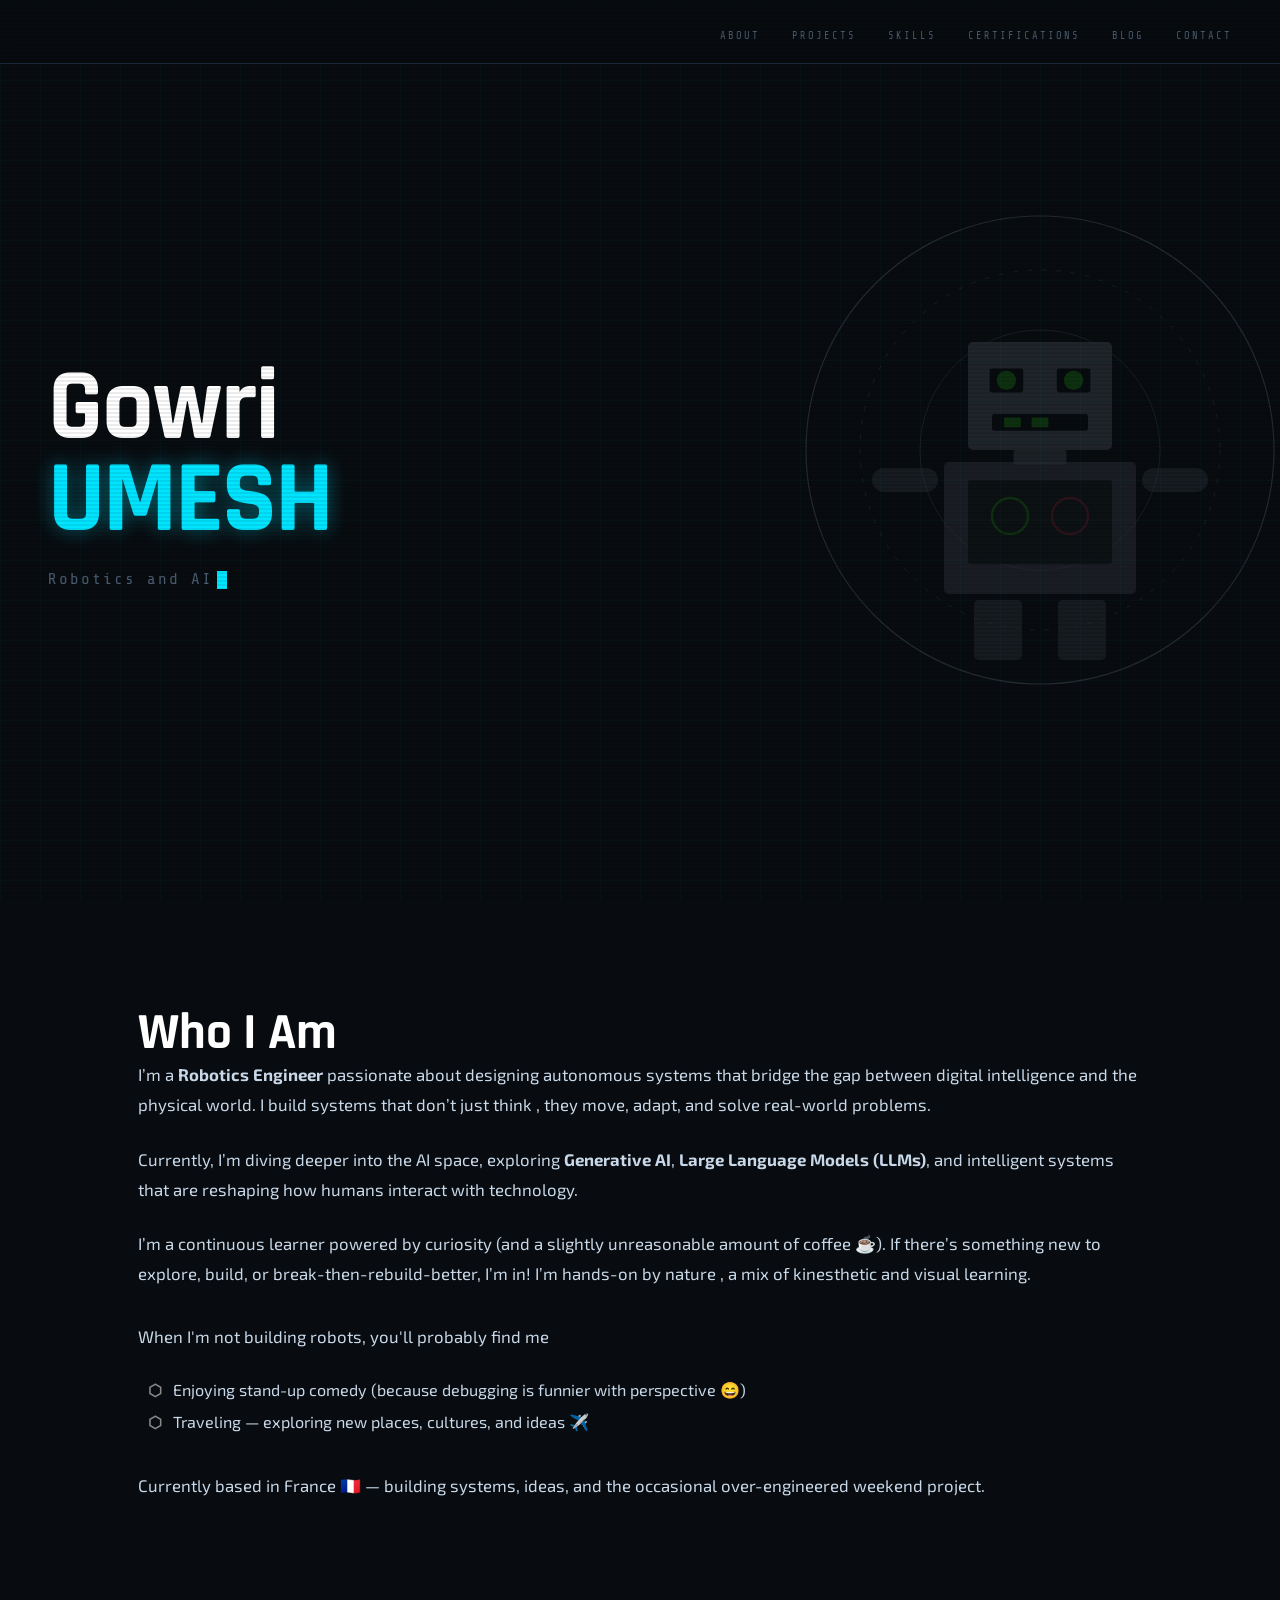
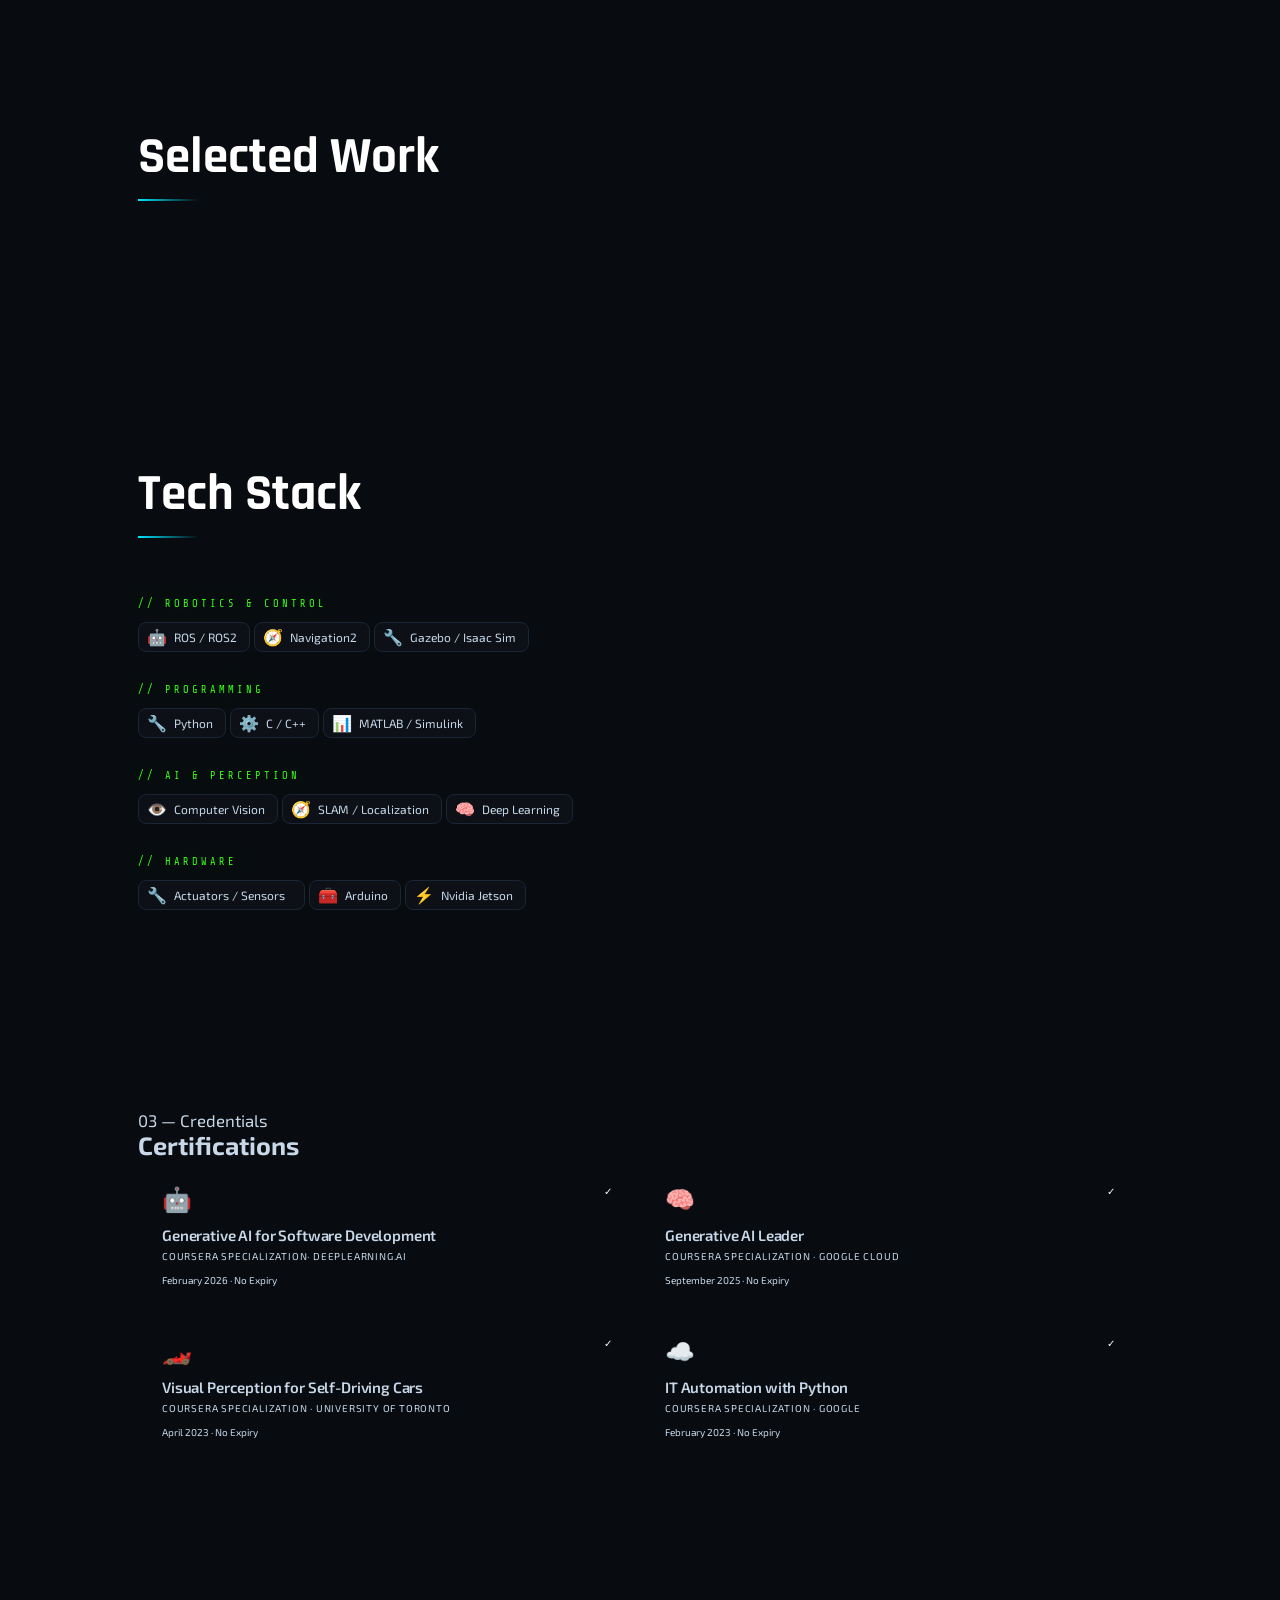
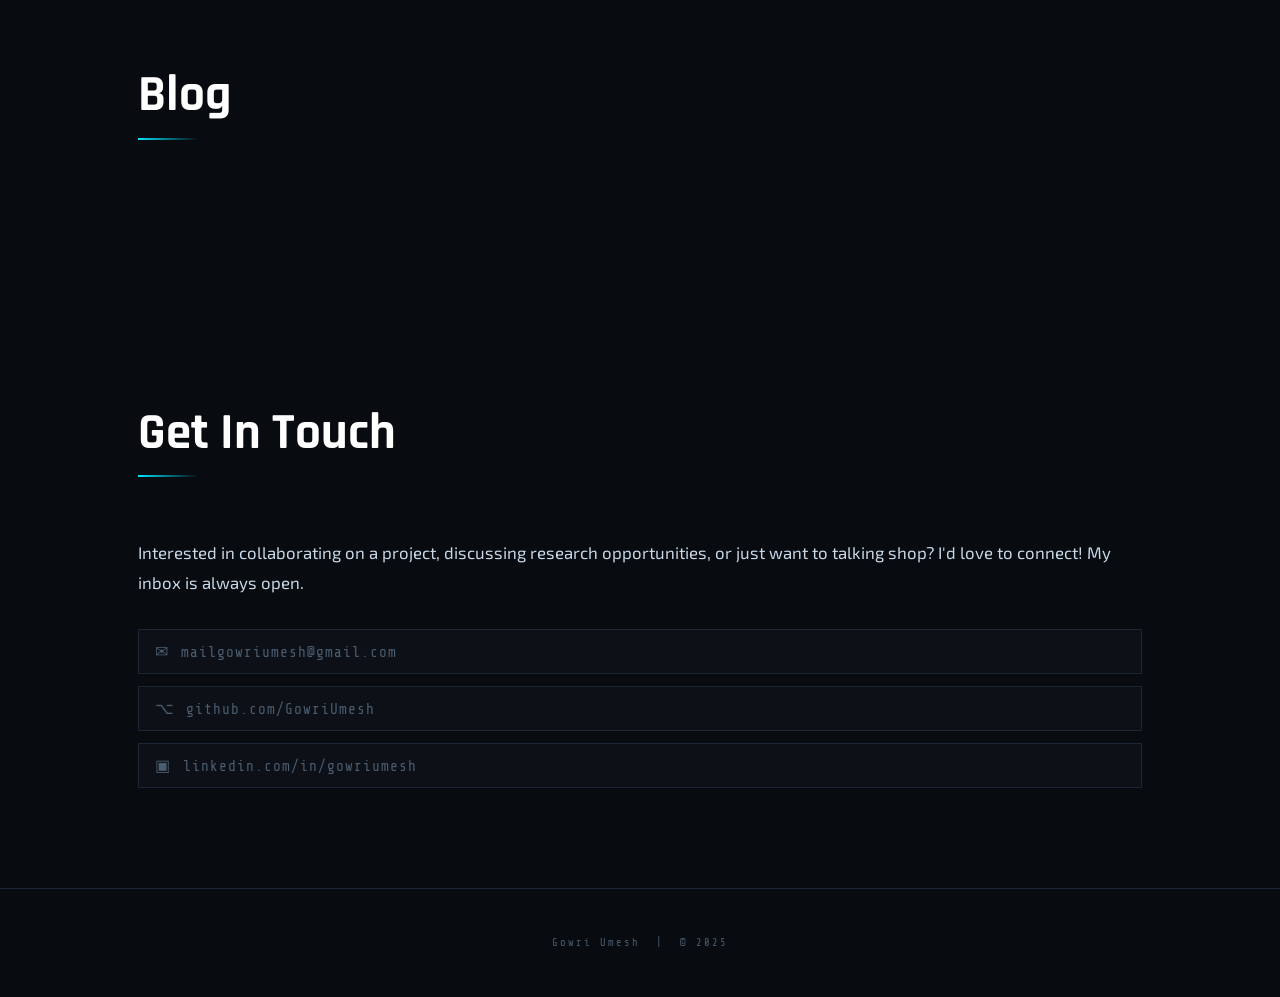
==== index.html @ 9deab28a "Inital commit" ====
<!DOCTYPE html>
<html lang="en">
<head>
  <meta charset="UTF-8" />
  <meta name="viewport" content="width=device-width, initial-scale=1.0"/>
  <title>Gowri Umesh</title>
  <link rel="stylesheet" href="theme.css" />   <!-- 🎨 Design tokens — swap this to change theme -->
  <link rel="stylesheet" href="style.css" />   <!-- 🧱 Layout & components -->
</head>
<body>

  <!-- ══════════════════════════════════════
       NAVIGATION
       ══════════════════════════════════════ -->
  <nav>
    <div class="nav-logo"></div>
    <ul class="nav-links">
      <li><a href="#about">About</a></li>
      <li><a href="#projects">Projects</a></li>
      <li><a href="#skills">Skills</a></li>
      <li><a href="#certifications">Certifications</a></li>
      <li><a href="#blog">Blog</a></li>
      <li><a href="#contact">Contact</a></li>
    </ul>
  </nav>

  <!-- ══════════════════════════════════════
       HERO
       ══════════════════════════════════════ -->
  <div id="hero">
    <div class="hero-content">
      <div class="hero-tag"></div>

      <h1 class="hero-name">
        Gowri<br>
        <span>UMESH</span>
      </h1>

      <p class="hero-title">
        <span id="typed-text"></span><span class="blink"></span>
      </p>
      <!-- <p class="hero-desc">
        //To Do 
        Building intelligent machines at the intersection of mechanics, electronics, and software.
        Designing the automated systems of tomorrow, today.
      </p> -->
    </div>

    <!-- Decorative Robot SVG -->
    <svg class="hero-visual" viewBox="0 0 400 400" fill="none" xmlns="http://www.w3.org/2000/svg">
      <circle cx="200" cy="200" r="195" stroke="currentColor" stroke-width="1"/>
      <circle cx="200" cy="200" r="150" stroke="currentColor" stroke-width="0.5" stroke-dasharray="4 8"/>
      <circle cx="200" cy="200" r="100" stroke="currentColor" stroke-width="0.5"/>
      <rect x="140" y="110" width="120" height="90" rx="4" fill="currentColor" opacity="0.8"/>
      <rect x="158" y="132" width="28" height="20" rx="2" fill="var(--color-bg)"/>
      <rect x="214" y="132" width="28" height="20" rx="2" fill="var(--color-bg)"/>
      <circle cx="172" cy="142" r="8" fill="var(--color-accent-alt)"/>
      <circle cx="228" cy="142" r="8" fill="var(--color-accent-alt)"/>
      <rect x="160" y="170" width="80" height="14" rx="2" fill="var(--color-bg)"/>
      <rect x="170" y="173" width="14" height="8" rx="1" fill="var(--color-accent-alt)"/>
      <rect x="193" y="173" width="14" height="8" rx="1" fill="var(--color-accent-alt)"/>
      <rect x="120" y="210" width="160" height="110" rx="4" fill="currentColor" opacity="0.6"/>
      <rect x="140" y="225" width="120" height="70" rx="2" fill="var(--color-bg)" opacity="0.7"/>
      <circle cx="175" cy="255" r="15" stroke="var(--color-accent-alt)" stroke-width="2"/>
      <circle cx="225" cy="255" r="15" stroke="var(--color-danger)" stroke-width="2"/>
      <rect x="60"  y="215" width="55" height="20" rx="10" fill="currentColor" opacity="0.5"/>
      <rect x="285" y="215" width="55" height="20" rx="10" fill="currentColor" opacity="0.5"/>
      <rect x="145" y="325" width="40" height="50" rx="4" fill="currentColor" opacity="0.5"/>
      <rect x="215" y="325" width="40" height="50" rx="4" fill="currentColor" opacity="0.5"/>
      <rect x="178" y="200" width="44" height="12" rx="2" fill="currentColor" opacity="0.7"/>
    </svg>
  </div>

  <!-- ══════════════════════════════════════
       ABOUT
       ══════════════════════════════════════ -->
  <section id="about">
    <div class="section-label"></div>
    <h2 class="section-title">Who I Am</h2>
    <!-- <div class="section-divider"></div> -->
    <!-- <div class="about-grid reveal"> -->
    <div class="about-text">
    <p>
      I’m a <strong>Robotics Engineer</strong> passionate about designing autonomous systems 
      that bridge the gap between digital intelligence and the physical world.
      I build systems that don’t just think , they move, adapt, and solve real-world problems.
    </p>

    <p>
      Currently, I’m diving deeper into the AI space, exploring 
      <strong>Generative AI</strong>, 
      <strong>Large Language Models (LLMs)</strong>, 
      and intelligent systems that are reshaping how humans interact with technology.
    </p>

    <p>
      I’m a continuous learner powered by curiosity (and a slightly unreasonable amount of coffee ☕).
      If there’s something new to explore, build, or break-then-rebuild-better, I’m in!
      I’m hands-on by nature , a mix of kinesthetic and visual learning.
    </p>

  <div class="about-highlights">
    <p class="highlight-intro">When I'm not building robots, you'll probably find me</p>
    <ul class="highlight-list">
      <li>Enjoying stand-up comedy (because debugging is funnier with perspective 😄)</li>
      <li>Traveling — exploring new places, cultures, and ideas ✈️</li>
    </ul>
  </div>



    <p class="about-footer">
      Currently based in France 🇫🇷 — building systems, ideas, and the occasional over-engineered weekend project.
    </p>

        <!-- <a href="resume.pdf" class="btn btn-outline" style="margin-top: 16px;" download>
          ⬇ Download Full Resume
        </a> -->
      </div>

      <!-- <div class="stats-grid">
        <div class="stat-box">
          <div class="stat-num">5+</div>
          <div class="stat-label">Years Experience</div>
        </div>
        <div class="stat-box">
          <div class="stat-num">20+</div>
          <div class="stat-label">Projects Shipped</div>
        </div>
        <div class="stat-box">
          <div class="stat-num">8</div>
          <div class="stat-label">Robots Built</div>
        </div>
        <div class="stat-box">
          <div class="stat-num">3</div>
          <div class="stat-label">Publications</div>
        </div>
      </div> -->
    </div>
  </section>

  <!-- ══════════════════════════════════════
       PROJECTS
       ══════════════════════════════════════ -->
  <section id="projects">
    <div class="section-label"></div>
    <h2 class="section-title">Selected Work</h2>
    <div class="section-divider"></div>

    <!-- <div class="projects-grid">

      <div class="project-card reveal">
        <div class="project-num">PROJECT_001</div>
        <div class="project-icon">🦾</div>
        <div class="project-title">Autonomous Robotic Arm</div>
        <p class="project-desc">6-DOF industrial arm with real-time path planning and force-torque sensing for collaborative pick-and-place operations.</p>
        <div class="project-tags">
          <span class="tag">ROS2</span>
          <span class="tag">MoveIt</span>
          <span class="tag">C++</span>
          <span class="tag">URDF</span>
        </div>
      </div>

      <div class="project-card reveal">
        <div class="project-num">PROJECT_002</div>
        <div class="project-icon">🚗</div>
        <div class="project-title">Autonomous Ground Vehicle</div>
        <p class="project-desc">Self-driving platform using LiDAR SLAM, GPS fusion, and deep learning-based obstacle avoidance for outdoor navigation.</p>
        <div class="project-tags">
          <span class="tag">SLAM</span>
          <span class="tag">LiDAR</span>
          <span class="tag">Python</span>
          <span class="tag">PyTorch</span>
        </div>
      </div>

      <div class="project-card reveal">
        <div class="project-num">PROJECT_003</div>
        <div class="project-icon">👁️</div>
        <div class="project-title">Computer Vision Pipeline</div>
        <p class="project-desc">Real-time object detection and pose estimation system for robotic grasping using stereo cameras and depth sensors.</p>
        <div class="project-tags">
          <span class="tag">OpenCV</span>
          <span class="tag">YOLO</span>
          <span class="tag">PCL</span>
          <span class="tag">CUDA</span>
        </div>
      </div>

      <div class="project-card reveal">
        <div class="project-num">PROJECT_004</div>
        <div class="project-icon">🦿</div>
        <div class="project-title">Prosthetic Hand Controller</div>
        <p class="project-desc">EMG-based myoelectric controller for a multi-fingered prosthetic hand with haptic feedback and gesture recognition.</p>
        <div class="project-tags">
          <span class="tag">EMG</span>
          <span class="tag">Arduino</span>
          <span class="tag">ML</span>
          <span class="tag">Embedded C</span>
        </div>
      </div>

      <div class="project-card reveal">
        <div class="project-num">PROJECT_005</div>
        <div class="project-icon">🚁</div>
        <div class="project-title">Drone Swarm Coordination</div>
        <p class="project-desc">Decentralized multi-agent control system enabling formation flight and cooperative task execution for UAV swarms.</p>
        <div class="project-tags">
          <span class="tag">PX4</span>
          <span class="tag">MAVLink</span>
          <span class="tag">ROS2</span>
          <span class="tag">Python</span>
        </div>
      </div>

      <div class="project-card reveal">
        <div class="project-num">PROJECT_006</div>
        <div class="project-icon">🤖</div>
        <div class="project-title">Humanoid Walking Gait</div>
        <p class="project-desc">Reinforcement-learning-based bipedal locomotion controller trained in simulation and transferred to a real bipedal platform.</p>
        <div class="project-tags">
          <span class="tag">RL</span>
          <span class="tag">Isaac Gym</span>
          <span class="tag">PyBullet</span>
          <span class="tag">PyTorch</span>
        </div>
      </div> -->

    </div>
  </section>

  <!-- ══════════════════════════════════════
       SKILLS
       ══════════════════════════════════════ -->
  <section id="skills">
    <div class="section-label"></div>
    <h2 class="section-title">Tech Stack</h2>
    <div class="section-divider"></div>

    <div class="skills-container reveal">

      <div class="skill-group">
        <div class="skill-group-title">// Robotics & Control</div>
        <div class="skill-item">
          <span class="skill-icon">🤖</span>
          <div class="skill-name"><span>ROS / ROS2</span></div>
        </div>
        <div class="skill-item">
          <span class="skill-icon">🧭</span>
          <div class="skill-name"><span>Navigation2</span></div>
        </div>
        <div class="skill-item">
          <span class="skill-icon">🔧</span>
          <div class="skill-name"><span>Gazebo / Isaac Sim</span></div>
        </div>
      </div>

      <div class="skill-group">
        <div class="skill-group-title">// Programming</div>
        <div class="skill-item">
          <span class="skill-icon">🔧</span>
          <div class="skill-name"><span>Python</span></div>
        </div>
        <div class="skill-item">
          <span class="skill-icon">⚙️</span>
          <div class="skill-name"><span>C / C++</span></div>
        </div>
        <div class="skill-item">
          <span class="skill-icon">📊</span>
          <div class="skill-name"><span>MATLAB / Simulink</span></div>
        </div>
      </div>

      <div class="skill-group">
        <div class="skill-group-title">// AI & Perception</div>
        <div class="skill-item">
          <span class="skill-icon">👁️</span>
          <div class="skill-name"><span>Computer Vision</span></div>
        </div>
        <div class="skill-item">
          <span class="skill-icon">🧭</span>
          <div class="skill-name"><span>SLAM / Localization</span></div>
        </div>
        <div class="skill-item">
          <span class="skill-icon">🧠</span>
          <div class="skill-name"><span>Deep Learning</span></div>
        </div>
      </div>

      <div class="skill-group">
        <div class="skill-group-title">// Hardware</div>

        <div class="skill-item">
          <span class="skill-icon">🔧</span>
          <div class="skill-name"><span>Actuators / Sensors</span></div>
          <div class="skill-bar"><div class="skill-fill" data-width="88"></div></div>
        </div>
        <div class="skill-item">
          <span class="skill-icon">🧰</span>
          <div class="skill-name"><span>Arduino</span></div>
        </div>
        <div class="skill-item">
          <span class="skill-icon">⚡</span>
          <div class="skill-name"><span>Nvidia Jetson</span></div>
        </div>
      </div>
    </div>
  </section>

  <!-- ══════════════════════════════════════
       Certifications
       ══════════════════════════════════════ --><section id="certifications" class="wrap">
  <div class="sec-label reveal">03 — Credentials</div>
  <h2 class="sec-title reveal"><span>Certifications</span></h2>
  <div class="cert-grid">

    <div class="cert-card reveal">
      <div class="cert-dot">✓</div>
      <div class="c-ico">🤖</div>
      <div class="c-name">Generative AI for Software Development</div>
      <div class="c-org">Coursera Specialization· deeplearning.ai</div>
      <div class="c-date">February 2026 · No Expiry</div>
    </div>

    <div class="cert-card reveal">
      <div class="cert-dot">✓</div>
      <div class="c-ico">🧠</div>
      <div class="c-name">Generative AI Leader</div>
      <div class="c-org">Coursera Specialization · Google Cloud</div>
      <div class="c-date">September 2025 · No Expiry</div>
    </div>

    <div class="cert-card reveal">
      <div class="cert-dot">✓</div>
      <div class="c-ico">🏎️</div>
      <div class="c-name">Visual Perception for Self-Driving Cars</div>
      <div class="c-org">Coursera Specialization · University of Toronto</div>
      <div class="c-date">April 2023 · No Expiry</div>
    </div>

    <div class="cert-card reveal">
      <div class="cert-dot">✓</div>
      <div class="c-ico">☁️</div>
      <div class="c-name">IT Automation with Python</div>
      <div class="c-org">Coursera Specialization · Google</div>
      <div class="c-date">February 2023 · No Expiry</div>
    </div>



    <!-- <div class="cert-card reveal">
      <div class="cert-dot">✓</div>
      <div class="c-ico">👁️</div>
      <div class="c-name">Computer Vision Engineer</div>
      <div class="c-org">OpenCV University</div>
      <div class="c-date">April 2021 · No Expiry</div>
    </div>

    <div class="cert-card reveal">
      <div class="cert-dot">✓</div>
      <div class="c-ico">⚙️</div>
      <div class="c-name">ROS2 for Beginners &amp; Advanced</div>
      <div class="c-org">The Construct · Udemy</div>
      <div class="c-date">November 2020 · No Expiry</div>
    </div> -->

  </div>
</section>

  <!-- ══════════════════════════════════════
       Blog
       ══════════════════════════════════════ -->
  <section id="blog">
    <div class="section-label"></div>
    <h2 class="section-title">Blog </h2>
    <div class="section-divider"></div>

    </div>  
  </section>

  <!-- ══════════════════════════════════════
       CONTACT
       ══════════════════════════════════════ -->
  <section id="contact">
    <div class="section-label"></div>
    <h2 class="section-title">Get In Touch</h2>
    <div class="section-divider"></div>

    <!-- <div class="contact-wrapper reveal"> -->
      <div class="contact-info">
        <p>
          Interested in collaborating on a project, discussing research opportunities,
          or just want to talking shop? I'd love to connect! My inbox is always open.
        </p>
        <div class="contact-links">
          <a href="#" class="contact-link copy-email" data-email="mailgowriumesh@gmail.com" role="button" aria-label="Copy email address">
            <span class="contact-link-icon">✉</span> mailgowriumesh@gmail.com
          </a>
          <a href="https://github.com/GowriUmesh" class="contact-link" target="_blank">
            <span class="contact-link-icon">⌥</span> github.com/GowriUmesh
          </a>
          <a href="https://linkedin.com/in/gowriumesh" class="contact-link" target="_blank">
            <span class="contact-link-icon">▣</span> linkedin.com/in/gowriumesh
          </a>
        </div>
      </div>

  </section>

  <!-- ══════════════════════════════════════
       FOOTER
       ══════════════════════════════════════ -->
  <footer>
    <p> Gowri Umesh &nbsp;|&nbsp; © 2025 </p>
  </footer>

  <script src="main.js"></script>
</body>
</html>
---- theme.css ----
/* ============================================================
   THEME.CSS — Change this file to swap the entire look & feel
   ============================================================
   To create a new theme:
   1. Duplicate this file (e.g. theme-light.css, theme-minimal.css)
   2. Update the values below
   3. Change the <link> in index.html to point to your new file
   ============================================================ */

/* ── ACTIVE THEME: Dark & Techy ── */

@import url('https://fonts.googleapis.com/css2?family=Share+Tech+Mono&family=Rajdhani:wght@300;400;600;700&family=Exo+2:wght@200;400;700&display=swap');

:root {

  /* --- Colors --- */
  --color-bg:          #080c10;
  --color-surface:     #0d1117;
  --color-border:      #1a2535;
  --color-accent:      #00e5ff;
  --color-accent-alt:  #39ff14;
  --color-danger:      #ff3d57;
  --color-text:        #c8d8e8;
  --color-muted:       #4a5c70;
  --color-white:       #ffffff;
  --color-black:       #000000;

  /* --- Typography --- */
  --font-display:  'Rajdhani', sans-serif;
  --font-mono:     'Share Tech Mono', monospace;
  --font-body:     'Exo 2', sans-serif;

  --font-size-xs:   0.65rem;
  --font-size-sm:   0.75rem;
  --font-size-base: 0.9rem;
  --font-size-md:   1.05rem;
  --font-size-lg:   1.4rem;
  --font-size-xl:   clamp(2rem, 4vw, 3.5rem);
  --font-size-hero: clamp(3rem, 8vw, 7rem);

  --font-weight-light:  300;
  --font-weight-normal: 400;
  --font-weight-bold:   700;

  --letter-spacing-wide:  2px;
  --letter-spacing-wider: 3px;
  --letter-spacing-widest:4px;

  /* --- Spacing --- */
  --space-xs:  8px;
  --space-sm:  16px;
  --space-md:  24px;
  --space-lg:  32px;
  --space-xl:  48px;
  --space-2xl: 60px;
  --space-3xl: 100px;

  /* --- Shadows & Glows --- */
  --glow-accent:     0 0 20px rgba(0, 229, 255, 0.4);
  --glow-accent-alt: 0 0 20px rgba(57, 255, 20, 0.4);
  --glow-skill:      0 0 8px rgba(0, 229, 255, 0.6);

  /* --- Borders & Shapes --- */
  --radius-sm:   2px;
  --radius-md:   4px;
  --radius-lg:   10px;
  --border-width: 1px;

  /* Button clip-path skew */
  --btn-clip: polygon(8px 0%, 100% 0%, calc(100% - 8px) 100%, 0% 100%);

  /* --- Transitions --- */
  --transition-fast:   0.2s ease;
  --transition-normal: 0.3s ease;
  --transition-slow:   0.7s ease;

  /* --- Layout --- */
  --nav-height:       64px;
  --max-width:        1100px;
  --section-padding:  var(--space-3xl) var(--space-xl);

  /* --- Background FX --- */
  /* Scanline overlay opacity */
  --scanline-opacity: 0.08;
  /* Grid color */
  --grid-color: rgba(0, 229, 255, 0.03);
  --grid-size: 40px;

  /* Left accent bar on stat boxes */
  --stat-bar-color: var(--color-accent);

  /* Skill bar gradient */
  --skill-gradient: linear-gradient(90deg, var(--color-accent), var(--color-accent-alt));
}

/* ============================================================
   EXAMPLE ALTERNATE THEMES (commented out — swap to activate)
   ============================================================

// ── Theme: Clean Light ──
:root {
  --color-bg:         #f5f5f0;
  --color-surface:    #ffffff;
  --color-border:     #e0e0d8;
  --color-accent:     #1a1a2e;
  --color-accent-alt: #e63946;
  --color-text:       #333333;
  --color-muted:      #888888;
  --font-display:     'Playfair Display', serif;
  --font-mono:        'Courier New', monospace;
  --font-body:        'Georgia', serif;
  --glow-accent:      none;
  --scanline-opacity: 0;
  --grid-color:       rgba(0,0,0,0.03);
  ...
}

// ── Theme: Retro Terminal ──
:root {
  --color-bg:         #0a0a00;
  --color-surface:    #111100;
  --color-border:     #2a2a00;
  --color-accent:     #ffff00;
  --color-accent-alt: #ff8800;
  --color-text:       #cccc00;
  --color-muted:      #666600;
  --font-display:     'VT323', monospace;
  --font-mono:        'VT323', monospace;
  --font-body:        'Courier New', monospace;
  ...
}

============================================================ */
---- style.css ----
/* ============================================================
   STYLE.CSS — Layout & component styles
   All colors/fonts reference theme.css variables only.
   Do NOT hardcode colors or fonts here.
   ============================================================ */

/* ── Reset ── */
*, *::before, *::after { margin: 0; padding: 0; box-sizing: border-box; }
html { scroll-behavior: smooth; }

body {
  background: var(--color-bg);
  color: var(--color-text);
  font-family: var(--font-body);
  font-size: var(--font-size-md);
  overflow-x: hidden;
}

/* ── Background FX (controlled by theme vars) ── */
body::before {
  content: '';
  position: fixed;
  inset: 0;
  background: repeating-linear-gradient(
    0deg,
    transparent,
    transparent 2px,
    rgba(0,0,0,var(--scanline-opacity)) 2px,
    rgba(0,0,0,var(--scanline-opacity)) 4px
  );
  pointer-events: none;
  z-index: 9999;
}

body::after {
  content: '';
  position: fixed;
  inset: 0;
  background-image:
    linear-gradient(var(--grid-color) 1px, transparent 1px),
    linear-gradient(90deg, var(--grid-color) 1px, transparent 1px);
  background-size: var(--grid-size) var(--grid-size);
  pointer-events: none;
  z-index: 0;
}

/* ============================================================
   NAVIGATION
   ============================================================ */
nav {
  position: fixed;
  top: 0; left: 0; right: 0;
  height: var(--nav-height);
  z-index: 1000;
  display: flex;
  justify-content: space-between;
  align-items: center;
  padding: 0 var(--space-xl);
  background: rgba(8,12,16,0.85);
  backdrop-filter: blur(12px);
  border-bottom: var(--border-width) solid var(--color-border);
}

.nav-logo {
  font-family: var(--font-mono);
  color: var(--color-accent);
  font-size: var(--font-size-sm);
  letter-spacing: var(--letter-spacing-wide);
  text-shadow: var(--glow-accent);
}

.nav-links {
  display: flex;
  gap: var(--space-lg);
  list-style: none;
}

.nav-links a {
  font-family: var(--font-mono);
  color: var(--color-muted);
  text-decoration: none;
  font-size: var(--font-size-xs);
  letter-spacing: var(--letter-spacing-wide);
  text-transform: uppercase;
  transition: color var(--transition-fast), text-shadow var(--transition-fast);
}

.nav-links a:hover {
  color: var(--color-accent);
  text-shadow: var(--glow-accent);
}

/* ============================================================
   HERO
   ============================================================ */
#hero {
  position: relative;
  min-height: 100vh;
  display: flex;
  align-items: center;
  padding: calc(var(--nav-height) + 60px) var(--space-xl) var(--space-2xl);
  z-index: 1;
  overflow: hidden;
}

.hero-content { max-width: 700px; }

.hero-tag {
  font-family: var(--font-mono);
  color: var(--color-accent-alt);
  font-size: var(--font-size-xs);
  letter-spacing: var(--letter-spacing-widest);
  text-transform: uppercase;
  margin-bottom: var(--space-md);
  text-shadow: var(--glow-accent-alt);
  animation: fadeInUp 0.6s ease both;
}

.hero-name {
  font-family: var(--font-display);
  font-size: var(--font-size-hero);
  font-weight: var(--font-weight-bold);
  line-height: 0.9;
  letter-spacing: -2px;
  color: var(--color-white);
  animation: fadeInUp 0.6s 0.1s ease both;
}

.hero-name span {
  color: var(--color-accent);
  text-shadow: var(--glow-accent);
  display: block;
}

.hero-title {
  font-family: var(--font-mono);
  font-size: 1rem;
  color: var(--color-muted);
  margin: var(--space-md) 0 var(--space-lg);
  letter-spacing: var(--letter-spacing-wide);
  animation: fadeInUp 0.6s 0.2s ease both;
  min-height: 1.5em;
}

.hero-title .blink {
  display: inline-block;
  width: 10px;
  height: 1.1em;
  background: var(--color-accent);
  vertical-align: middle;
  margin-left: 4px;
  animation: blink 1s step-end infinite;
}

.hero-desc {
  font-size: var(--font-size-md);
  line-height: 1.7;
  color: var(--color-text);
  max-width: 520px;
  animation: fadeInUp 0.6s 0.3s ease both;
}

.hero-cta {
  display: flex;
  gap: var(--space-sm);
  margin-top: var(--space-xl);
  flex-wrap: wrap;
  animation: fadeInUp 0.6s 0.4s ease both;
}

/* ============================================================
   BUTTONS
   ============================================================ */
.btn {
  font-family: var(--font-mono);
  font-size: var(--font-size-xs);
  letter-spacing: var(--letter-spacing-wide);
  text-transform: uppercase;
  padding: 14px 28px;
  border: none;
  cursor: pointer;
  text-decoration: none;
  display: inline-flex;
  align-items: center;
  gap: var(--space-xs);
  transition: all var(--transition-fast);
  clip-path: var(--btn-clip);
}

.btn-primary {
  background: var(--color-accent);
  color: var(--color-black);
}
.btn-primary:hover {
  background: var(--color-white);
  box-shadow: var(--glow-accent);
  transform: translateY(-2px);
}

.btn-outline {
  background: transparent;
  color: var(--color-accent);
  border: var(--border-width) solid var(--color-accent);
}
.btn-outline:hover {
  background: rgba(0,229,255,0.1);
  box-shadow: var(--glow-accent);
  transform: translateY(-2px);
}

/* ============================================================
   HERO VISUAL
   ============================================================ */
.hero-visual {
  position: absolute;
  right: 0;
  top: 50%;
  transform: translateY(-50%);
  width: 480px;
  height: 480px;
  opacity: 0.15;
  pointer-events: none;
  animation: float 6s ease-in-out infinite;
}

/* ============================================================
   SECTION BASE
   ============================================================ */
section {
  position: relative;
  z-index: 1;
  padding: var(--section-padding);
  max-width: var(--max-width);
  margin: 0 auto;
}

.section-label {
  font-family: var(--font-mono);
  font-size: var(--font-size-xs);
  letter-spacing: var(--letter-spacing-widest);
  color: var(--color-accent);
  text-transform: uppercase;
  margin-bottom: var(--space-xs);
  text-shadow: var(--glow-accent);
}

.section-title {
  font-family: var(--font-display);
  font-size: var(--font-size-xl);
  font-weight: var(--font-weight-bold);
  color: var(--color-white);
  line-height: 1;
}

.section-divider {
  width: 60px;
  height: 2px;
  background: linear-gradient(90deg, var(--color-accent), transparent);
  margin: var(--space-sm) 0 var(--space-2xl);
}

/* ============================================================
   ABOUT
   ============================================================ */
.about-grid {
  display: grid;
  grid-template-columns: 1fr 1fr;
  gap: var(--space-2xl);
  align-items: start;
}

.about-text p {
  color: var(--color-text);
  line-height: 1.8;
  font-size: var(--font-size-md);
  margin-bottom: var(--space-md);
}

  .about-highlights {
    margin: 2rem 0;
  }

  .highlight-intro {
    margin-bottom: 1rem;
    line-height: 1.6;
  }

  .highlight-list {
    list-style: none;
    padding: 0;
    margin: 0;
    display: flex;
    flex-direction: column;
    gap: 0;
  }

.highlight-list li {
  padding: 0.1rem 0 0.1rem 2.2rem;
  position: relative;
  line-height: 1.75;
  font-size: 0.96em;
}

  .highlight-list li::before {
    content: "⬡";
    position: absolute;
    left: 0.6rem;
    color: #888;
    font-weight: 600;
  }
  /* </style> */

.stats-grid {
  display: grid;
  grid-template-columns: 1fr 1fr;
  gap: 2px;
}

.stat-box {
  background: var(--color-surface);
  border: var(--border-width) solid var(--color-border);
  padding: 28px;
  position: relative;
  overflow: hidden;
  transition: border-color var(--transition-normal);
}

.stat-box:hover { border-color: var(--color-accent); }

.stat-box::before {
  content: '';
  position: absolute;
  top: 0; left: 0;
  width: 3px;
  height: 100%;
  background: var(--stat-bar-color);
}

.stat-num {
  font-family: var(--font-display);
  font-size: 2.8rem;
  font-weight: var(--font-weight-bold);
  color: var(--color-accent);
  text-shadow: var(--glow-accent);
  line-height: 1;
}

.stat-label {
  font-family: var(--font-mono);
  font-size: var(--font-size-xs);
  color: var(--color-muted);
  letter-spacing: var(--letter-spacing-wide);
  text-transform: uppercase;
  margin-top: 6px;
}

/* ============================================================
   PROJECTS
   ============================================================ */
.projects-grid {
  display: grid;
  grid-template-columns: repeat(auto-fill, minmax(320px, 1fr));
  gap: 2px;
}

.project-card {
  background: var(--color-surface);
  border: var(--border-width) solid var(--color-border);
  padding: var(--space-lg);
  position: relative;
  overflow: hidden;
  transition: border-color var(--transition-normal), transform var(--transition-normal);
  cursor: pointer;
}

.project-card::after {
  content: '';
  position: absolute;
  inset: 0;
  background: linear-gradient(135deg, rgba(0,229,255,0.05), transparent);
  opacity: 0;
  transition: opacity var(--transition-normal);
}

.project-card:hover {
  border-color: var(--color-accent);
  transform: translateY(-4px);
}
.project-card:hover::after { opacity: 1; }

.project-num {
  font-family: var(--font-mono);
  font-size: var(--font-size-xs);
  color: var(--color-muted);
  letter-spacing: var(--letter-spacing-wide);
  margin-bottom: var(--space-md);
}

.project-icon {
  font-size: 2rem;
  margin-bottom: var(--space-sm);
}

.project-title {
  font-family: var(--font-display);
  font-size: var(--font-size-lg);
  font-weight: var(--font-weight-bold);
  color: var(--color-white);
  margin-bottom: 12px;
}

.project-desc {
  font-size: var(--font-size-base);
  color: var(--color-muted);
  line-height: 1.6;
  margin-bottom: var(--space-md);
}

.project-tags { display: flex; flex-wrap: wrap; gap: var(--space-xs); }

.tag {
  font-family: var(--font-mono);
  font-size: 0.6rem;
  letter-spacing: 1px;
  padding: 4px 10px;
  border: var(--border-width) solid var(--color-border);
  color: var(--color-accent);
  text-transform: uppercase;
}

/* ============================================================
   SKILLS
   ============================================================ */
/* ============================================================
   SKILLS — COMPACT CHIPS WITH ICON
   ============================================================ */
.skills-container {
  display: flex;
  flex-direction: column;
  gap: var(--space-lg);
}

.skill-group-title {
  font-family: var(--font-mono);
  font-size: var(--font-size-xs);
  letter-spacing: var(--letter-spacing-wider);
  color: var(--color-accent-alt);
  text-transform: uppercase;
  text-shadow: var(--glow-accent-alt);
  margin-bottom: 12px;
}

.skills-chips {
  display: flex;
  flex-wrap: wrap;
  gap: 8px;
}

.skill-item {
  display: inline-flex;
  align-items: center;
  gap: 7px;
  padding: 6px 12px 6px 8px;
  background: var(--color-surface);
  border: 1px solid var(--color-border);
  border-radius: 8px;
  transition: border-color 0.2s, box-shadow 0.2s, background 0.2s;
  cursor: default;
}

.skill-item:hover {
  border-color: var(--color-accent-alt);
  box-shadow: var(--glow-accent-alt);
  background: rgba(62, 207, 178, 0.05);
}

.skill-icon {
  font-size: 1rem;
  line-height: 1;
  flex-shrink: 0;
}

.skill-name {
  font-family: var(--font-body);
  font-size: var(--font-size-sm);
  color: var(--color-text);
  white-space: nowrap;
}
/* ============================================================
   Certifictaions
   ============================================================ */    
  .cert-grid {
    display: grid;
    grid-template-columns: repeat(2, 1fr);

    /* grid-template-columns: repeat(auto-fill, minmax(320px, 1fr)); */
    gap: 2px;
  }

  .cert-card {
  background: var(--color-surface);
  border: var(--border-width) solid var(--color-border);
  padding: var(--space-lg);
  position: relative;
  overflow: hidden;
  transition: border-color var(--transition-normal), transform var(--transition-normal);
  cursor: pointer;
}

.cert-card::after {
  content: '';
  position: absolute;
  inset: 0;
  background: linear-gradient(135deg, rgba(0,229,255,0.05), transparent);
  opacity: 0;
  transition: opacity var(--transition-normal);
}

  .cert-card {
    background: var(--bg); border: 1px solid var(--border);
    border-radius: var(--r); padding: 24px; position: relative;
    transition: border-color .2s, background .2s;
  }
  /* .cert-card:hover { border-color: var(--accent); background: var(--s1); } */
  .cert-card:hover {
  border-color: var(--color-accent);
  transform: translateY(-4px);
}
  .cert-dot {
    position: absolute; top: 20px; right: 20px;
    width: 22px; height: 22px; border-radius: 50%;
    background: var(--accent);
    display: flex; align-items: center; justify-content: center;
    font-size: 10px; color: #fff;
  }
  .c-ico { font-size: 24px; margin-bottom: 12px; }
  .c-name { font-size: 15px; font-weight: 600; letter-spacing: -.01em; margin-bottom: 6px; }
  .c-org {
    font-family: var(--mono); font-size: 10px; color: var(--accent);
    letter-spacing: .08em; text-transform: uppercase;
  }
  .c-date { font-family: var(--mono); font-size: 10px; color: var(--muted); margin-top: 12px; }


/* ============================================================
   CONTACT
   ============================================================ */
.contact-wrapper {
  display: grid;
  grid-template-columns: 1fr 1fr;
  gap: var(--space-2xl);
  align-items: start;
}

.contact-info p {
  color: var(--color-text);
  line-height: 1.8;
  margin-bottom: var(--space-lg);
}

.contact-links { display: flex; flex-direction: column; gap: 12px; }

.contact-link {
  display: flex;
  align-items: center;
  gap: 12px;
  font-family: var(--font-mono);
  font-size: var(--font-size-base);
  color: var(--color-muted);
  text-decoration: none;
  letter-spacing: 1px;
  transition: color var(--transition-fast), border-color var(--transition-fast);
  padding: 12px var(--space-sm);
  border: var(--border-width) solid var(--color-border);
  background: var(--color-surface);
}
.contact-link:hover { color: var(--color-accent); border-color: var(--color-accent); }
.contact-link-icon { font-size: 1rem; }

.contact-form { display: flex; flex-direction: column; gap: var(--space-sm); }

.form-group { display: flex; flex-direction: column; gap: 6px; }

.form-group label {
  font-family: var(--font-mono);
  font-size: var(--font-size-xs);
  letter-spacing: var(--letter-spacing-wide);
  color: var(--color-muted);
  text-transform: uppercase;
}

.form-group input,
.form-group textarea {
  background: var(--color-surface);
  border: var(--border-width) solid var(--color-border);
  color: var(--color-text);
  font-family: var(--font-body);
  font-size: var(--font-size-base);
  padding: 12px var(--space-sm);
  outline: none;
  transition: border-color var(--transition-fast), box-shadow var(--transition-fast);
  resize: none;
}
.form-group input:focus,
.form-group textarea:focus {
  border-color: var(--color-accent);
  box-shadow: 0 0 10px rgba(0,229,255,0.15);
}

/* ============================================================
   FOOTER
   ============================================================ */
footer {
  position: relative;
  z-index: 1;
  text-align: center;
  padding: var(--space-xl);
  border-top: var(--border-width) solid var(--color-border);
  font-family: var(--font-mono);
  font-size: var(--font-size-xs);
  color: var(--color-muted);
  letter-spacing: var(--letter-spacing-wide);
}

/* ============================================================
   ANIMATIONS
   ============================================================ */
@keyframes fadeInUp {
  from { opacity: 0; transform: translateY(24px); }
  to   { opacity: 1; transform: translateY(0); }
}

@keyframes blink { 50% { opacity: 0; } }

@keyframes float {
  0%, 100% { transform: translateY(-50%) rotate(0deg); }
  50%       { transform: translateY(-53%) rotate(2deg); }
}

/* Scroll reveal */
.reveal {
  opacity: 0;
  transform: translateY(30px);
  transition: opacity var(--transition-slow), transform var(--transition-slow);
}
.reveal.visible { opacity: 1; transform: none; }

/* ============================================================
   RESPONSIVE
   ============================================================ */
@media (max-width: 768px) {
  nav { padding: 0 var(--space-md); }
  .nav-links { gap: var(--space-md); }

  section { padding: 80px var(--space-md); }
  #hero { padding: calc(var(--nav-height) + 40px) var(--space-md) var(--space-2xl); }

  .about-grid,
  .contact-wrapper { grid-template-columns: 1fr; }

  .hero-visual { display: none; }
}
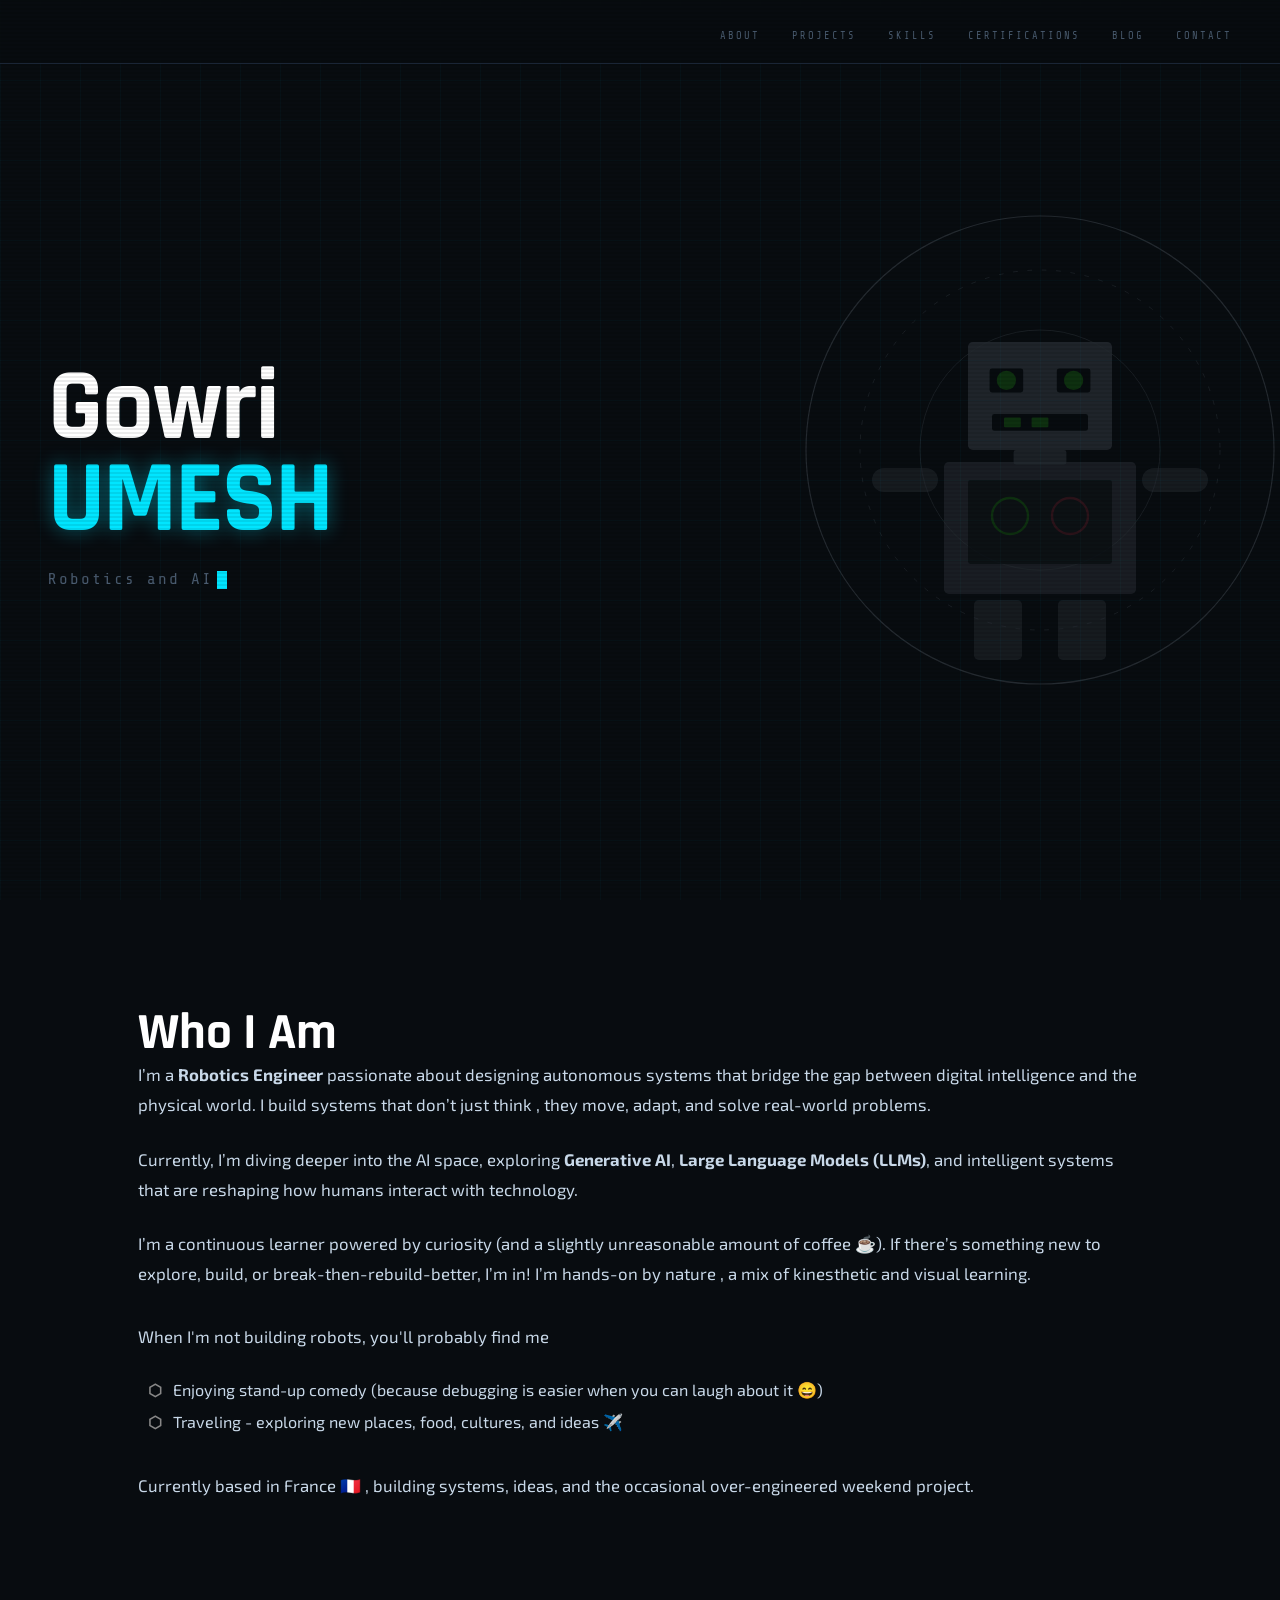
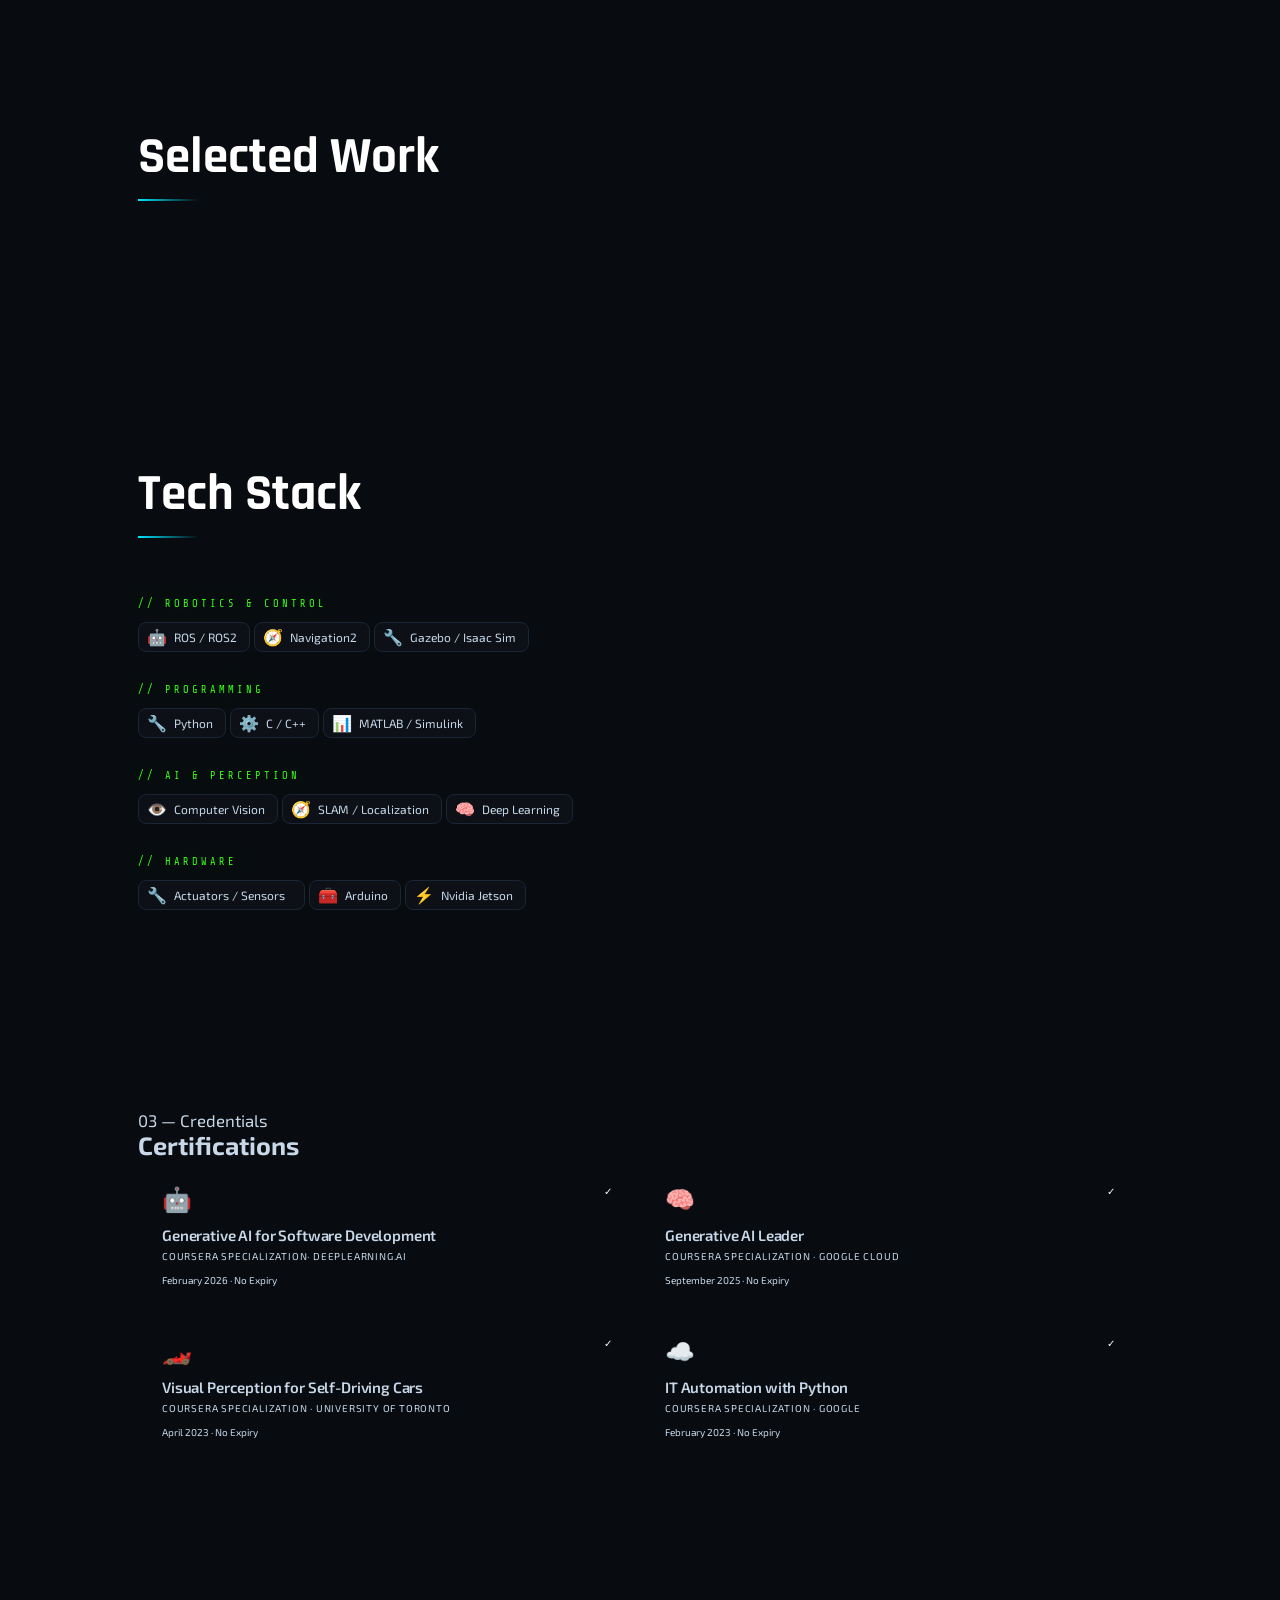
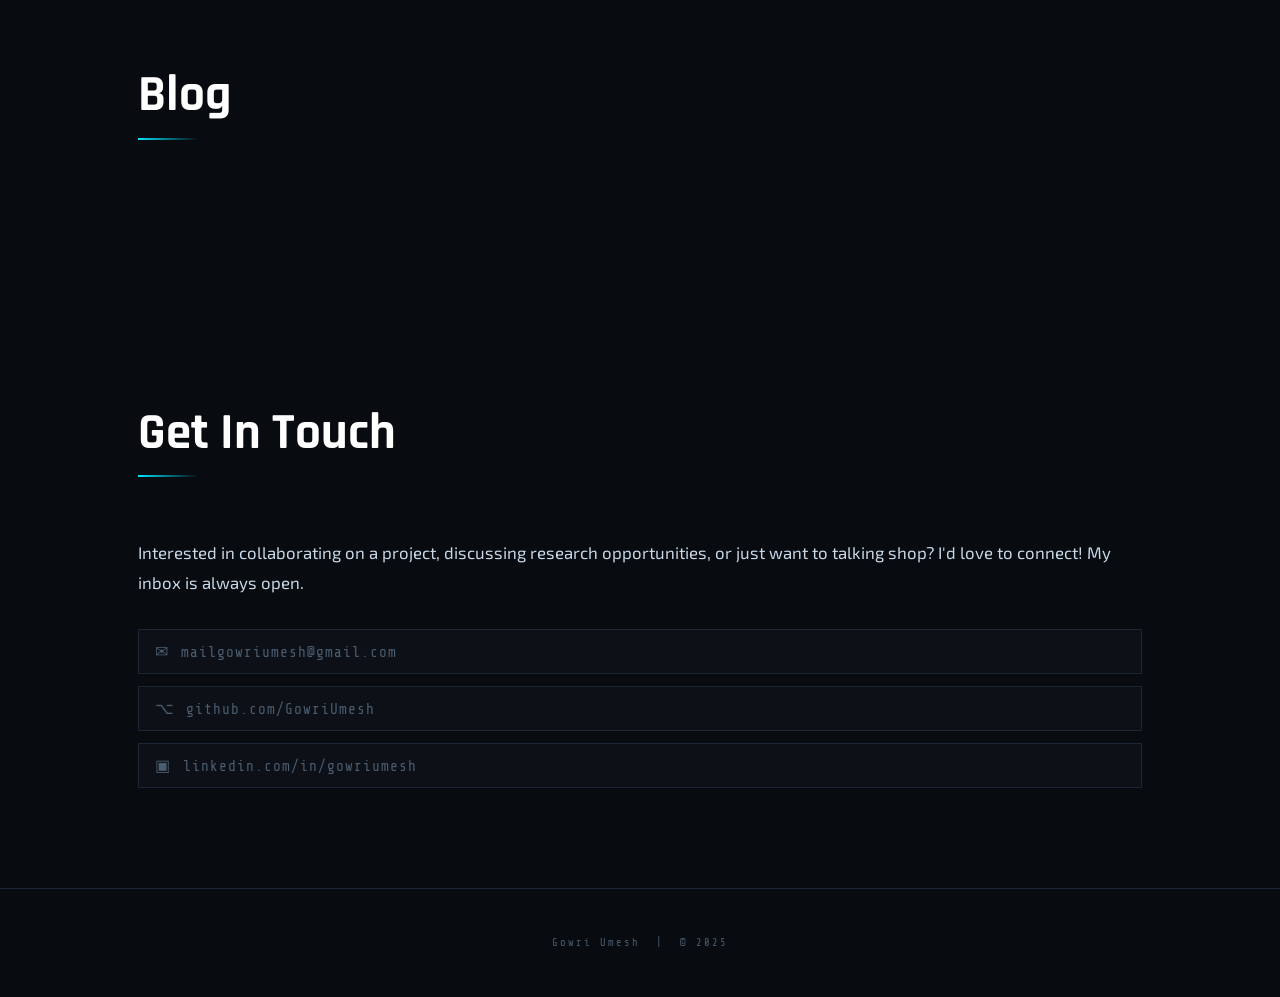
==== commit 8a166301: "Fix typos" ====
--- a/index.html
+++ b/index.html
@@ -102,15 +102,12 @@
   <div class="about-highlights">
     <p class="highlight-intro">When I'm not building robots, you'll probably find me</p>
     <ul class="highlight-list">
-      <li>Enjoying stand-up comedy (because debugging is funnier with perspective 😄)</li>
-      <li>Traveling — exploring new places, cultures, and ideas ✈️</li>
+      <li>Enjoying stand-up comedy (because debugging is easier when you can laugh about it 😄)</li>
+      <li>Traveling - exploring new places, food, cultures, and ideas ✈️</li>
     </ul>
   </div>
-
-
-
     <p class="about-footer">
-      Currently based in France 🇫🇷 — building systems, ideas, and the occasional over-engineered weekend project.
+      Currently based in France 🇫🇷 , building systems, ideas, and the occasional over-engineered weekend project.
     </p>
 
         <!-- <a href="resume.pdf" class="btn btn-outline" style="margin-top: 16px;" download>
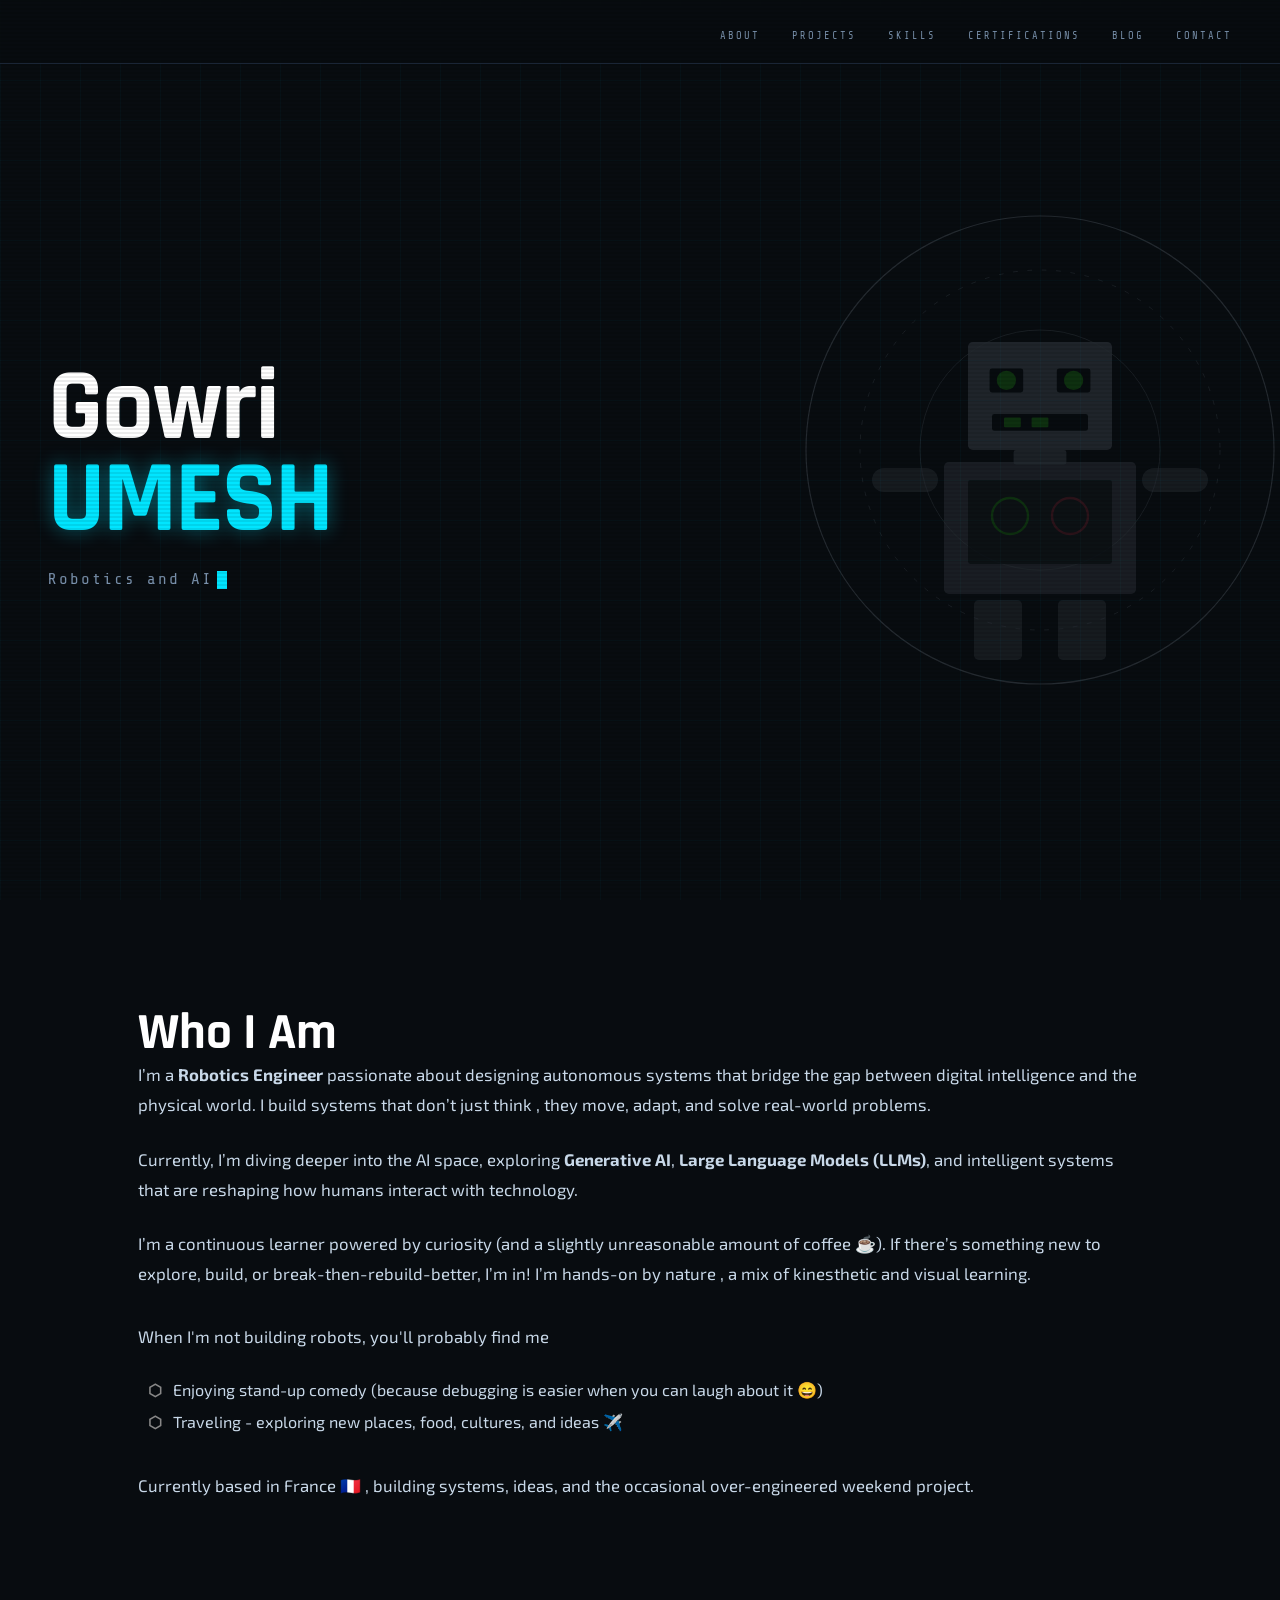
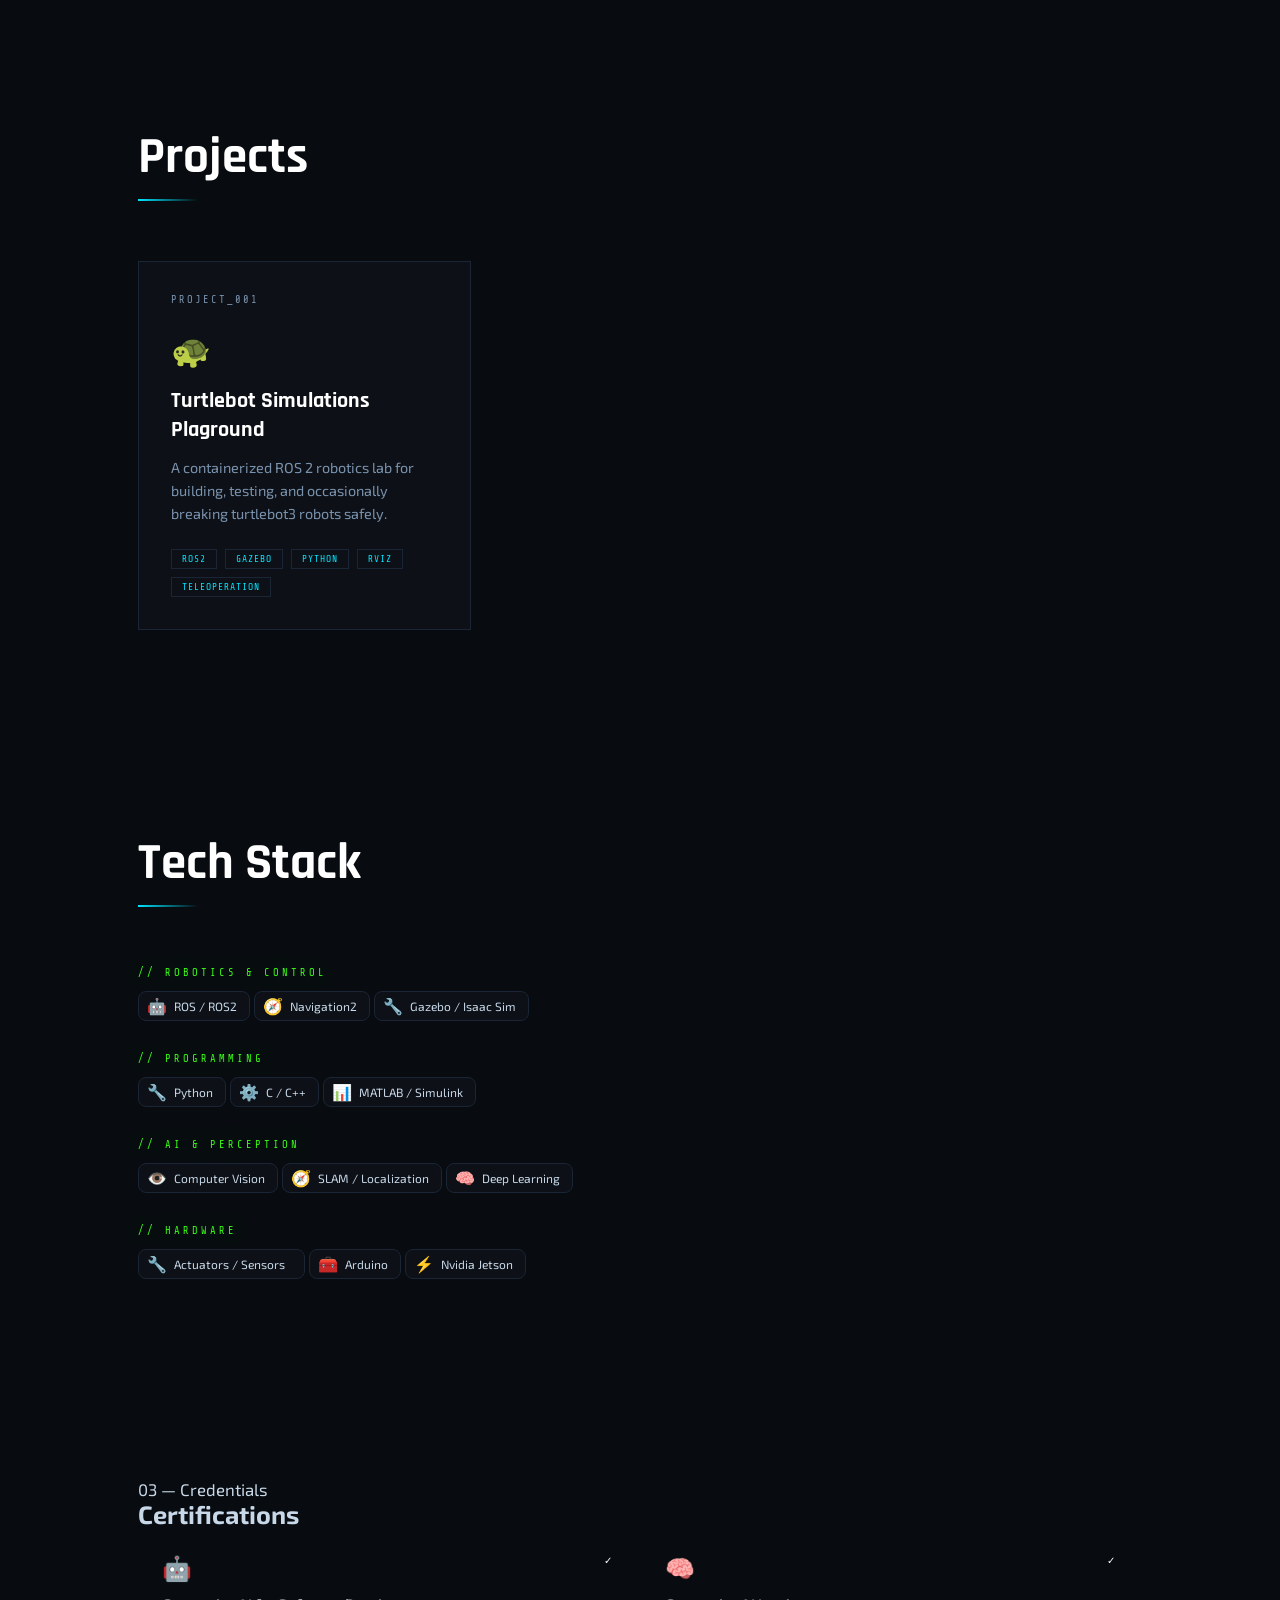
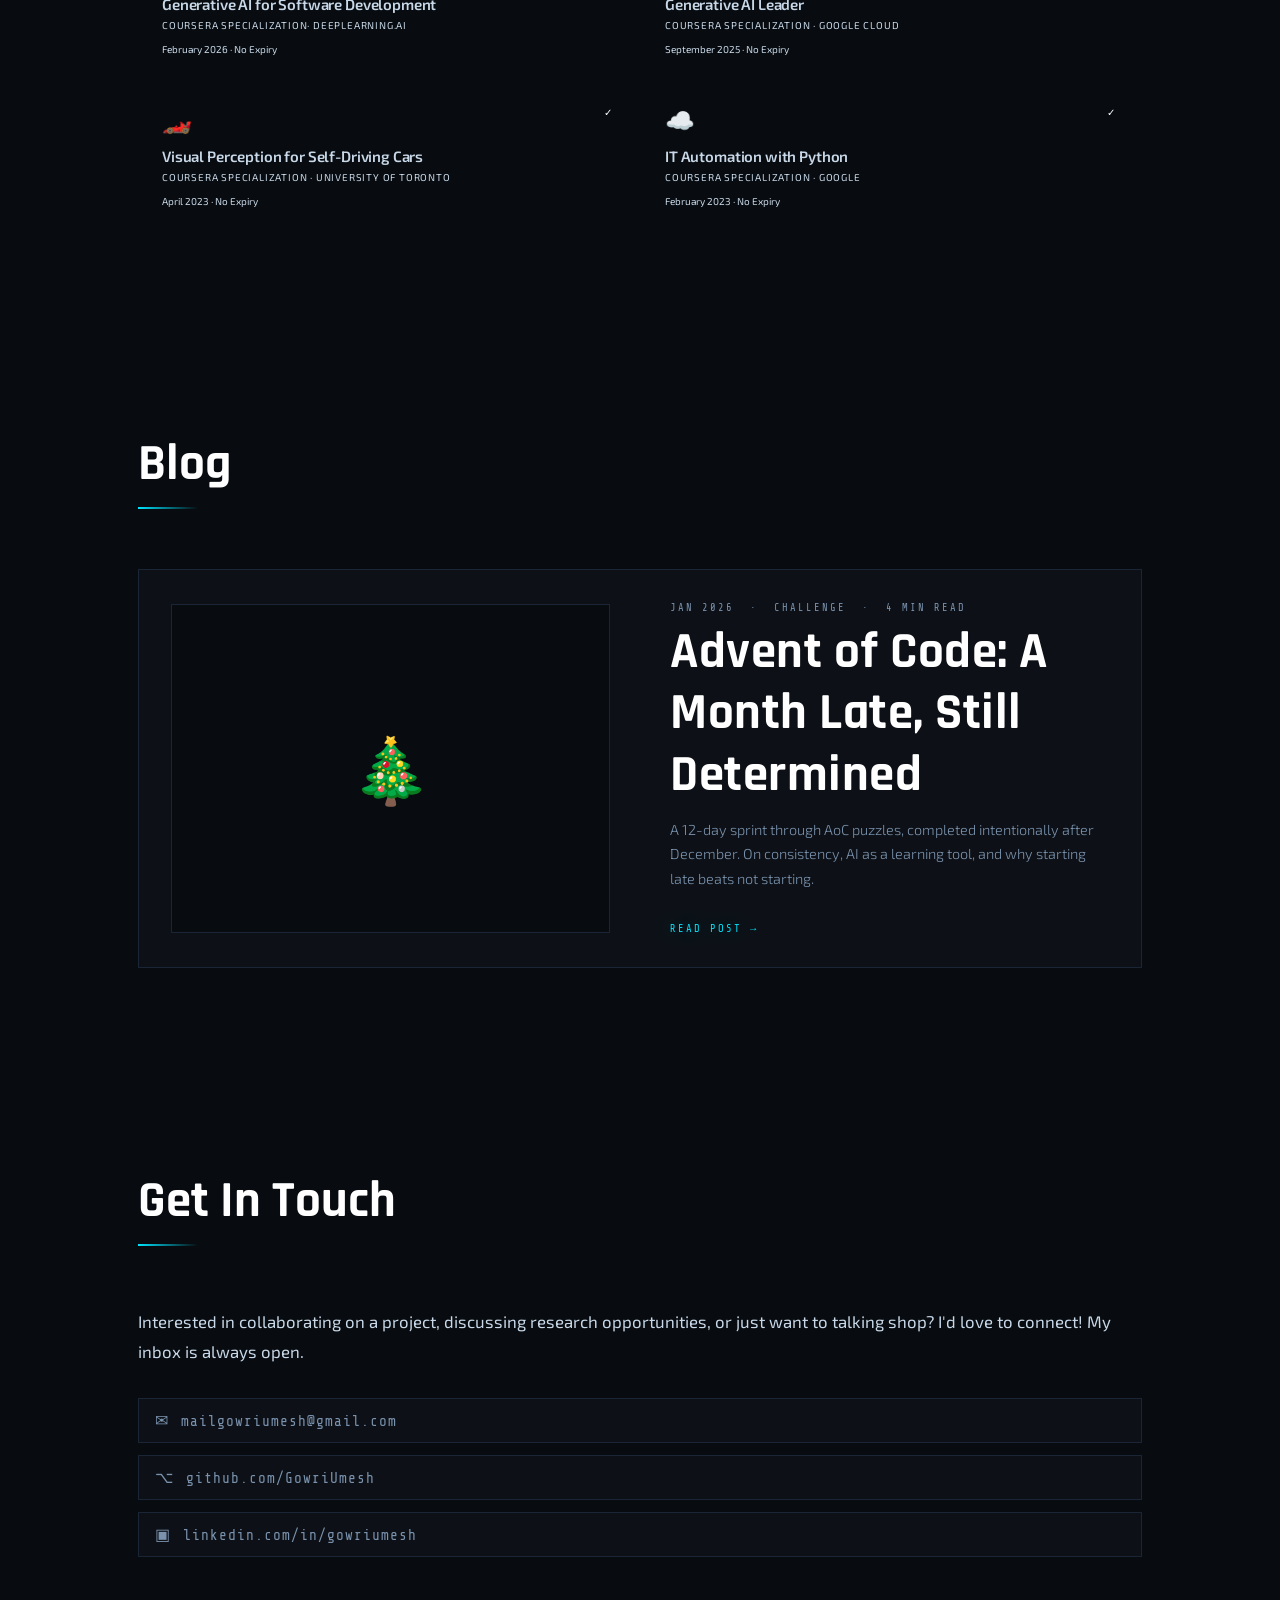
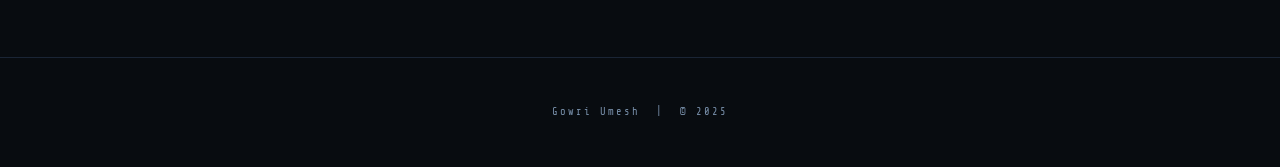
==== commit 605a1f32: "Add a project and a blog" ====
--- a/index.html
+++ b/index.html
@@ -141,24 +141,24 @@
        ══════════════════════════════════════ -->
   <section id="projects">
     <div class="section-label"></div>
-    <h2 class="section-title">Selected Work</h2>
+    <h2 class="section-title">Projects</h2>
     <div class="section-divider"></div>
 
-    <!-- <div class="projects-grid">
-
-      <div class="project-card reveal">
+    <div class="projects-grid">
+      <div class="project-card reveal" data-link="https://github.com/GowriUmesh/turtlebot_simulations">
         <div class="project-num">PROJECT_001</div>
-        <div class="project-icon">🦾</div>
-        <div class="project-title">Autonomous Robotic Arm</div>
-        <p class="project-desc">6-DOF industrial arm with real-time path planning and force-torque sensing for collaborative pick-and-place operations.</p>
+        <div class="project-icon">🐢</div>
+        <div class="project-title">Turtlebot Simulations Plaground</div>
+        <p class="project-desc">A containerized ROS 2 robotics lab for building, testing, and occasionally breaking turtlebot3 robots safely.</p>
         <div class="project-tags">
           <span class="tag">ROS2</span>
-          <span class="tag">MoveIt</span>
-          <span class="tag">C++</span>
-          <span class="tag">URDF</span>
-        </div>
-      </div>
-
+          <span class="tag">Gazebo</span>
+          <span class="tag">Python</span>
+          <span class="tag">Rviz</span>
+          <span class="tag">Teleoperation</span>
+        </div>
+      </div>
+    <!-- 
       <div class="project-card reveal">
         <div class="project-num">PROJECT_002</div>
         <div class="project-icon">🚗</div>
@@ -311,8 +311,7 @@
   <div class="sec-label reveal">03 — Credentials</div>
   <h2 class="sec-title reveal"><span>Certifications</span></h2>
   <div class="cert-grid">
-
-    <div class="cert-card reveal">
+    <div class="cert-card reveal" data-link="https://coursera.org/share/62bedeae8085de4360b85afb769bc036">
       <div class="cert-dot">✓</div>
       <div class="c-ico">🤖</div>
       <div class="c-name">Generative AI for Software Development</div>
@@ -320,7 +319,7 @@
       <div class="c-date">February 2026 · No Expiry</div>
     </div>
 
-    <div class="cert-card reveal">
+    <div class="cert-card reveal" data-link="https://coursera.org/share/e3720a5183c357f9a1fc95ff6e3eb3cb">
       <div class="cert-dot">✓</div>
       <div class="c-ico">🧠</div>
       <div class="c-name">Generative AI Leader</div>
@@ -328,7 +327,7 @@
       <div class="c-date">September 2025 · No Expiry</div>
     </div>
 
-    <div class="cert-card reveal">
+    <div class="cert-card reveal" data-link="https://coursera.org/share/89dd4aeb92608d8204eb5051d5fb33b3">
       <div class="cert-dot">✓</div>
       <div class="c-ico">🏎️</div>
       <div class="c-name">Visual Perception for Self-Driving Cars</div>
@@ -336,7 +335,7 @@
       <div class="c-date">April 2023 · No Expiry</div>
     </div>
 
-    <div class="cert-card reveal">
+    <div class="cert-card reveal" data-link="https://coursera.org/share/62bedeae8085de4360b85afb769bc036">
       <div class="cert-dot">✓</div>
       <div class="c-ico">☁️</div>
       <div class="c-name">IT Automation with Python</div>
@@ -372,7 +371,17 @@
     <div class="section-label"></div>
     <h2 class="section-title">Blog </h2>
     <div class="section-divider"></div>
-
+    <div class="blog-grid">
+      <a href="blog-advent-of-code.html" class="b-card big reveal">
+        <div class="b-visual">🎄</div>
+        <div>
+          <div class="b-meta">JAN 2026 &nbsp;·&nbsp; CHALLENGE &nbsp;·&nbsp; 4 min read</div>
+          <div class="b-title">Advent of Code: A Month Late, Still Determined</div>
+          <p class="b-exc">A 12-day sprint through AoC puzzles, completed intentionally after December. On consistency, AI as a learning tool, and why starting late beats not starting.</p>
+          <span class="b-read">Read post</span>
+        </div>
+      </a>
+    </div>
     </div>  
   </section>
 
--- a/theme.css
+++ b/theme.css
@@ -21,7 +21,7 @@
   --color-accent-alt:  #39ff14;
   --color-danger:      #ff3d57;
   --color-text:        #c8d8e8;
-  --color-muted:       #4a5c70;
+  --color-muted:       #7A92AD;
   --color-white:       #ffffff;
   --color-black:       #000000;
 
--- a/style.css
+++ b/style.css
@@ -431,9 +431,6 @@
 /* ============================================================
    SKILLS
    ============================================================ */
-/* ============================================================
-   SKILLS — COMPACT CHIPS WITH ICON
-   ============================================================ */
 .skills-container {
   display: flex;
   flex-direction: column;
@@ -540,6 +537,121 @@
     letter-spacing: .08em; text-transform: uppercase;
   }
   .c-date { font-family: var(--mono); font-size: 10px; color: var(--muted); margin-top: 12px; }
+
+/* ============================================================
+   BLOG 
+   ============================================================ */
+
+.blog-grid {
+  display: grid;
+  grid-template-columns: repeat(auto-fill, minmax(320px, 1fr));
+  gap: 2px;
+}
+
+.b-card {
+  background: var(--color-surface);
+  border: var(--border-width) solid var(--color-border);
+  padding: var(--space-lg);
+  text-decoration: none;
+  color: inherit;
+  display: block;
+  position: relative;
+  overflow: hidden;
+  transition: border-color var(--transition-normal), transform var(--transition-normal);
+  cursor: pointer;
+}
+
+/* Cyan gradient shimmer on hover — matches .project-card::after */
+.b-card::after {
+  content: '';
+  position: absolute;
+  inset: 0;
+  background: linear-gradient(135deg, rgba(0, 229, 255, 0.05), transparent);
+  opacity: 0;
+  transition: opacity var(--transition-normal);
+}
+
+.b-card:hover {
+  border-color: var(--color-accent);
+  transform: translateY(-4px);
+}
+.b-card:hover::after { opacity: 1; }
+
+/* ── Featured / wide card ── */
+.b-card.big {
+  grid-column: 1 / -1;
+  display: grid;
+  grid-template-columns: 1fr 1fr;
+  gap: var(--space-2xl);
+  align-items: center;
+}
+
+/* ── Visual thumbnail ── */
+.b-visual {
+  aspect-ratio: 4 / 3;
+  background: var(--color-bg);
+  border: var(--border-width) solid var(--color-border);
+  display: flex;
+  align-items: center;
+  justify-content: center;
+  font-size: 64px;
+}
+
+/* ── Meta line (tag + date) ── */
+.b-meta {
+  font-family: var(--font-mono);
+  font-size: var(--font-size-xs);
+  color: var(--color-muted);
+  letter-spacing: var(--letter-spacing-wide);
+  text-transform: uppercase;
+  margin-bottom: var(--space-xs);
+}
+
+/* ── Post title ── */
+.b-title {
+  font-family: var(--font-display);
+  font-size: var(--font-size-lg);
+  font-weight: var(--font-weight-bold);
+  color: var(--color-white);
+  line-height: 1.2;
+  letter-spacing: 0.5px;
+  margin-bottom: 12px;
+}
+.b-card.big .b-title { font-size: var(--font-size-xl); }
+
+/* ── Excerpt ── */
+.b-exc {
+  font-size: var(--font-size-base);
+  color: var(--color-muted);
+  line-height: 1.7;
+  margin-bottom: var(--space-md);
+  font-weight: var(--font-weight-light);
+}
+
+/* ── Read more link ── */
+.b-read {
+  font-family: var(--font-mono);
+  font-size: var(--font-size-xs);
+  color: var(--color-accent);
+  letter-spacing: var(--letter-spacing-wide);
+  text-transform: uppercase;
+  display: inline-flex;
+  align-items: center;
+  gap: var(--space-xs);
+  text-shadow: var(--glow-accent);
+  transition: gap var(--transition-fast);
+}
+.b-card:hover .b-read { gap: var(--space-md); }
+.b-read::after { content: '→'; }
+
+/* ── Responsive ── */
+@media (max-width: 768px) {
+  .b-card.big {
+    grid-template-columns: 1fr;
+    gap: var(--space-lg);
+  }
+}
+
 
 
 /* ============================================================
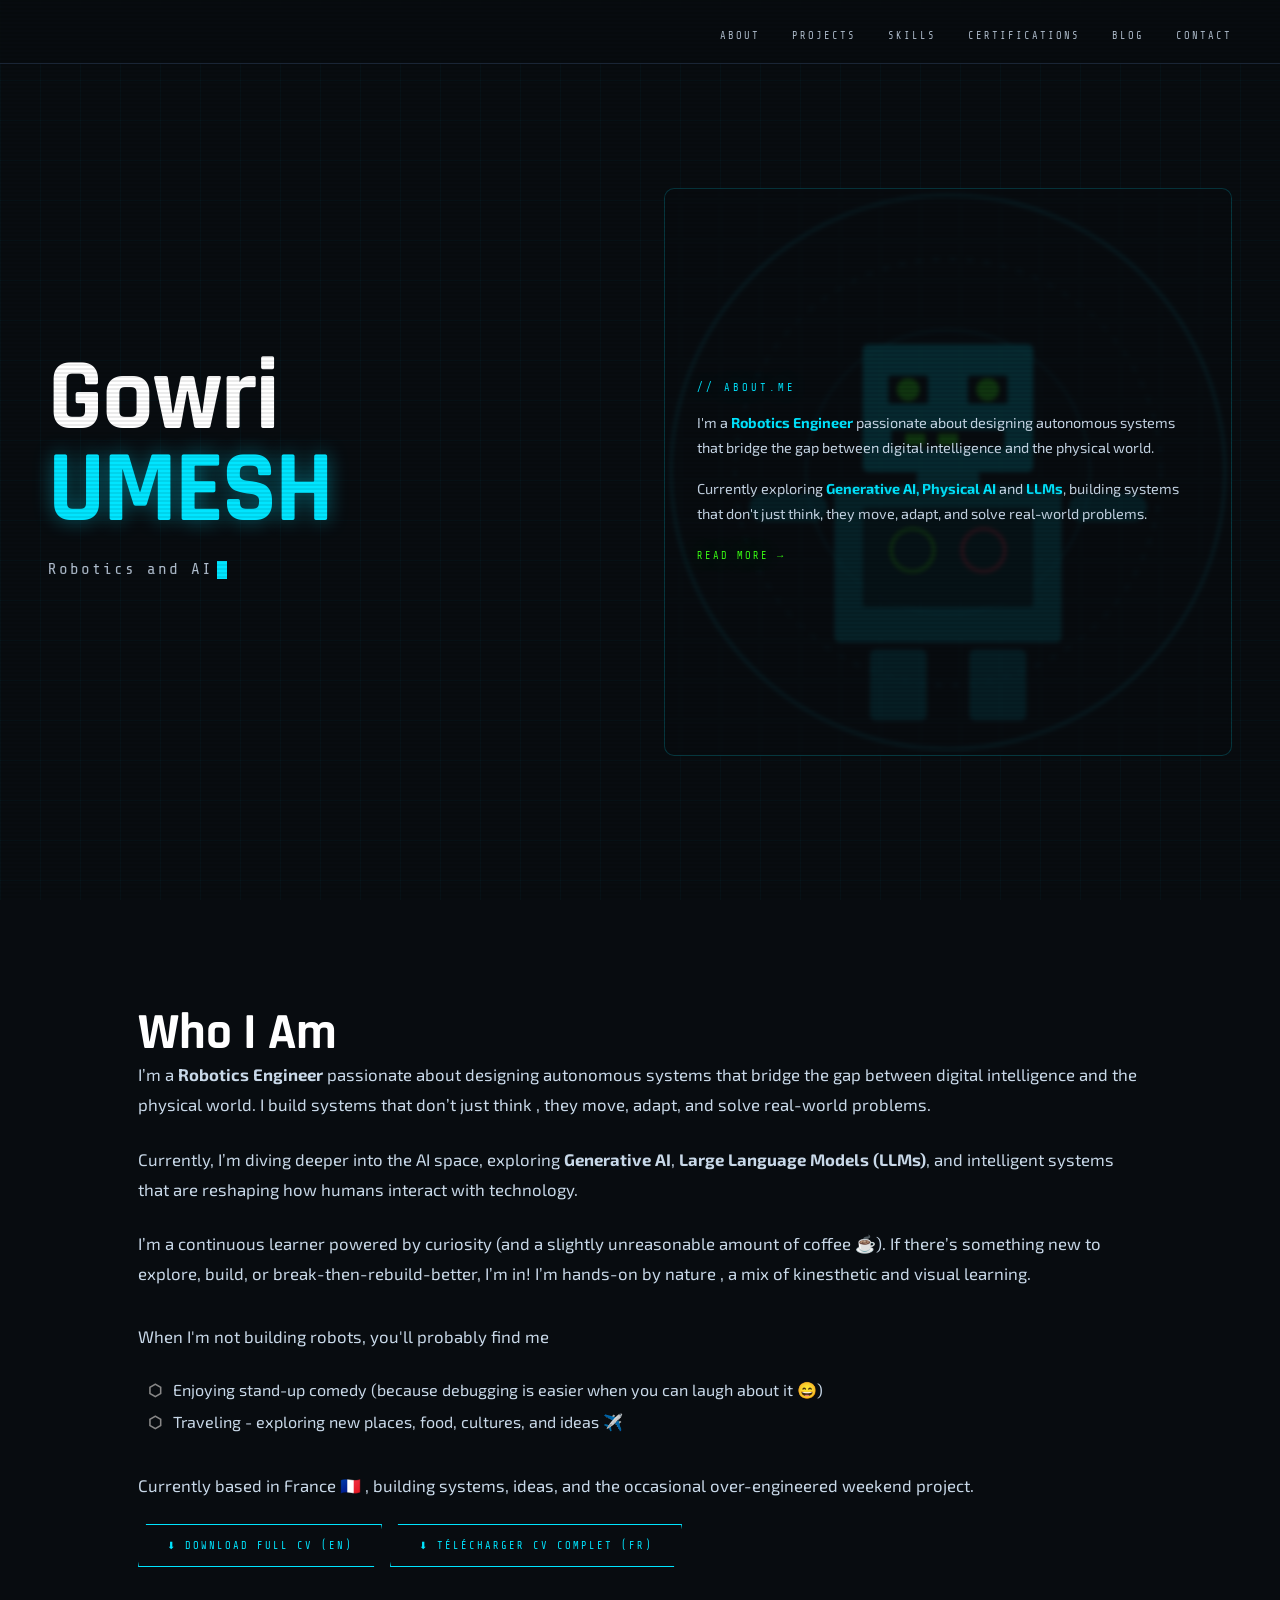
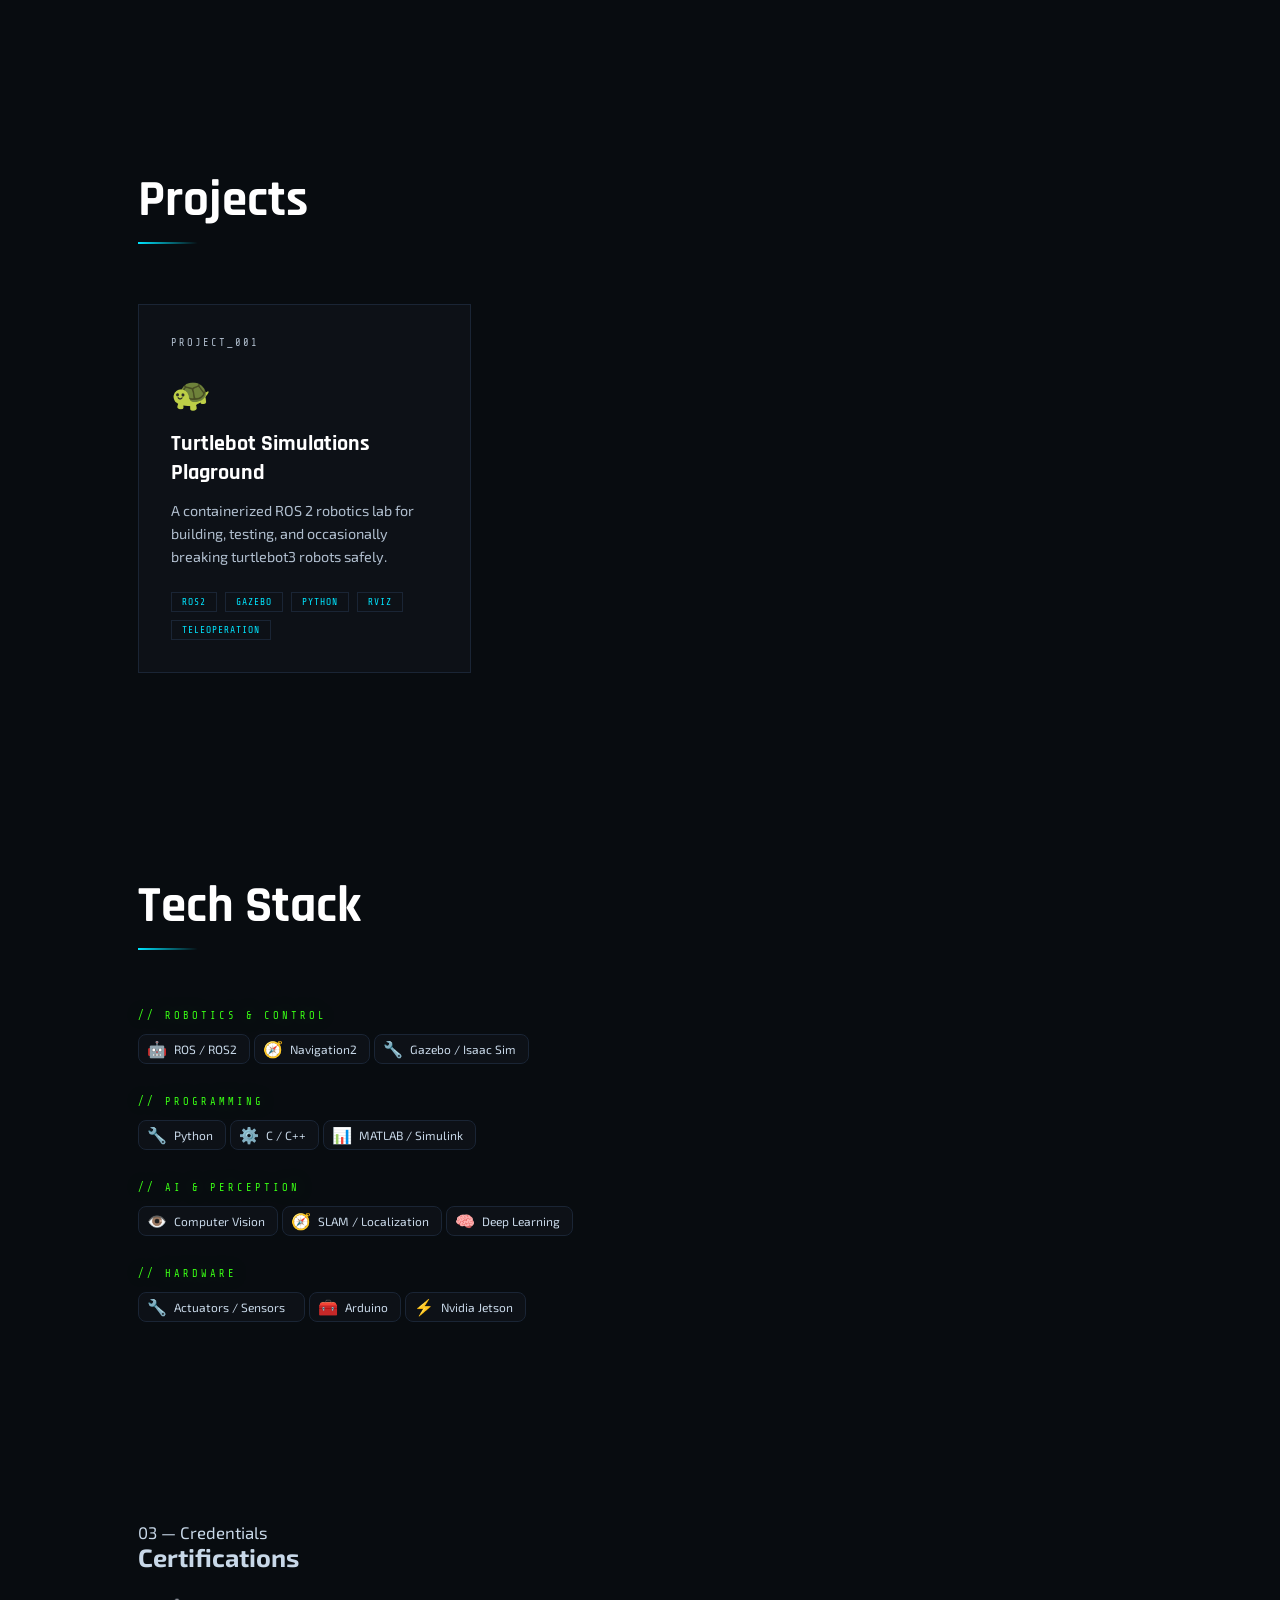
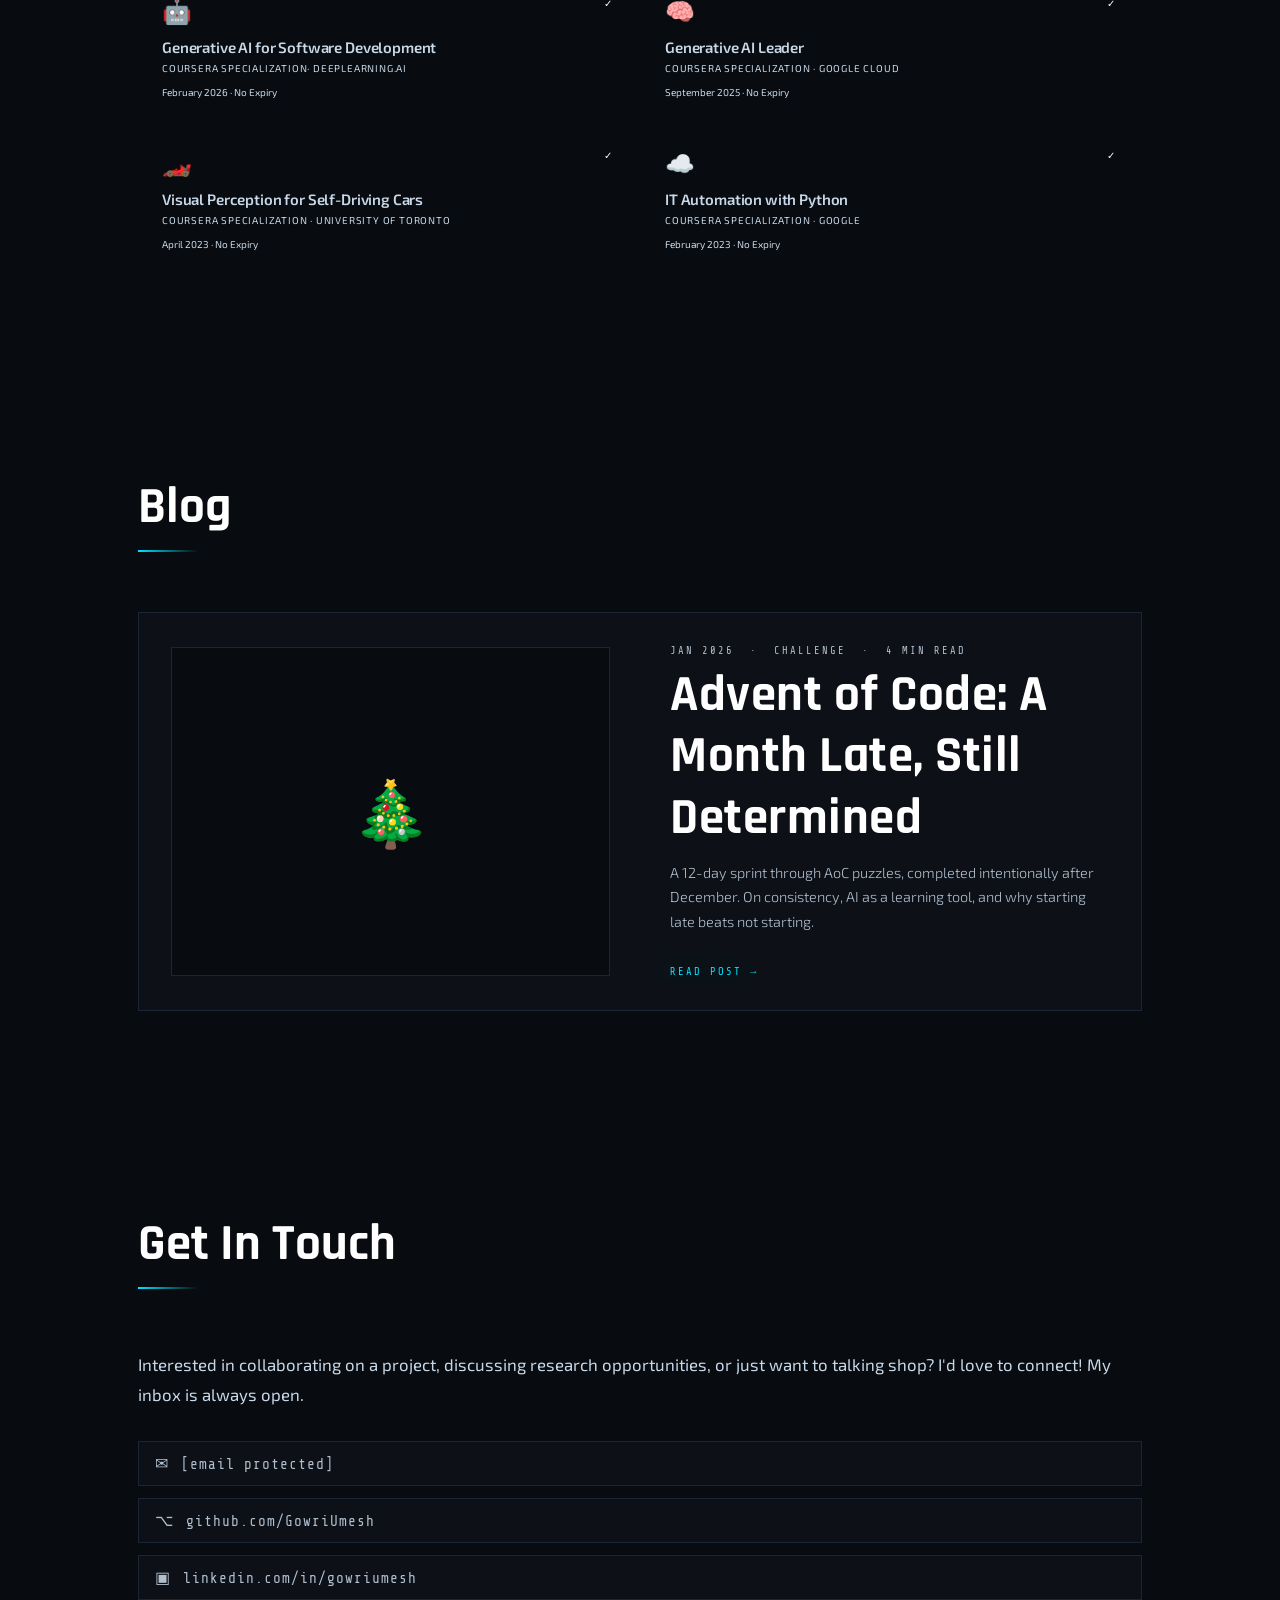
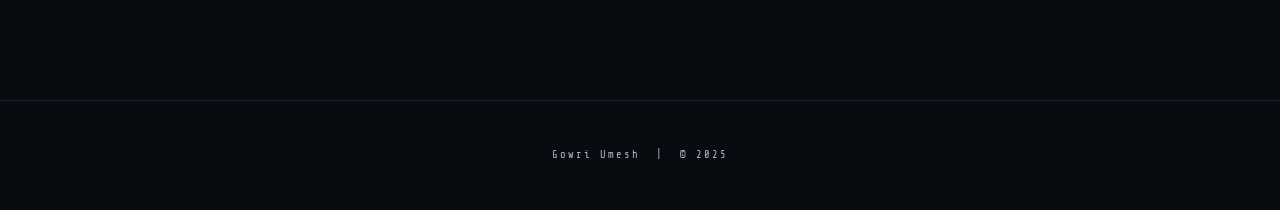
==== commit 835b71a2: "Add CV" ====
--- a/index.html
+++ b/index.html
@@ -39,15 +39,12 @@
       <p class="hero-title">
         <span id="typed-text"></span><span class="blink"></span>
       </p>
-      <!-- <p class="hero-desc">
-        //To Do 
-        Building intelligent machines at the intersection of mechanics, electronics, and software.
-        Designing the automated systems of tomorrow, today.
-      </p> -->
-    </div>
-
-    <!-- Decorative Robot SVG -->
-    <svg class="hero-visual" viewBox="0 0 400 400" fill="none" xmlns="http://www.w3.org/2000/svg">
+    </div>
+
+    <!-- Right panel: robot SVG + about overlay -->
+    <div class="hero-right">
+      <!-- Decorative Robot SVG -->
+      <svg class="hero-visual" viewBox="0 0 400 400" fill="none" xmlns="http://www.w3.org/2000/svg">
       <circle cx="200" cy="200" r="195" stroke="currentColor" stroke-width="1"/>
       <circle cx="200" cy="200" r="150" stroke="currentColor" stroke-width="0.5" stroke-dasharray="4 8"/>
       <circle cx="200" cy="200" r="100" stroke="currentColor" stroke-width="0.5"/>
@@ -69,6 +66,21 @@
       <rect x="215" y="325" width="40" height="50" rx="4" fill="currentColor" opacity="0.5"/>
       <rect x="178" y="200" width="44" height="12" rx="2" fill="currentColor" opacity="0.7"/>
     </svg>
+
+      <!-- About snippet overlaid on robot -->
+      <div class="hero-about-overlay">
+        <div class="hero-about-tag">// about.me</div>
+        <p>
+          I'm a <strong>Robotics Engineer</strong> passionate about designing autonomous systems 
+          that bridge the gap between digital intelligence and the physical world.
+        </p>
+        <p>
+          Currently exploring <strong>Generative AI, Physical AI</strong> and <strong>LLMs</strong>,
+          building systems that don't just think, they move, adapt, and solve real-world problems.
+        </p>
+        <a href="#about" class="hero-about-more">Read more →</a>
+      </div>
+    </div>
   </div>
 
   <!-- ══════════════════════════════════════
@@ -110,9 +122,15 @@
       Currently based in France 🇫🇷 , building systems, ideas, and the occasional over-engineered weekend project.
     </p>
 
-        <!-- <a href="resume.pdf" class="btn btn-outline" style="margin-top: 16px;" download>
-          ⬇ Download Full Resume
-        </a> -->
+        <!-- CV download links (English & French) -->
+        <div class="cv-buttons" style="margin-top: 16px; display: flex; gap: 8px; flex-wrap: wrap;">
+          <a href="docs/GowriUmesh_CV_EN.pdf" class="btn btn-outline" download>
+            ⬇ Download Full CV (EN)
+          </a>
+          <a href="docs/GowriUmesh_CV_FR.pdf" class="btn btn-outline" download>
+            ⬇ Télécharger CV complet (FR)
+          </a>
+        </div>
       </div>
 
       <!-- <div class="stats-grid">
@@ -401,7 +419,7 @@
         </p>
         <div class="contact-links">
           <a href="#" class="contact-link copy-email" data-email="mailgowriumesh@gmail.com" role="button" aria-label="Copy email address">
-            <span class="contact-link-icon">✉</span> mailgowriumesh@gmail.com
+            <span class="contact-link-icon">✉</span> <span class="__cf_email__" data-cfemail="2d404c44414a425a5f445840485e456d4a404c4441034e4240">[email&#160;protected]</span>
           </a>
           <a href="https://github.com/GowriUmesh" class="contact-link" target="_blank">
             <span class="contact-link-icon">⌥</span> github.com/GowriUmesh
--- a/theme.css
+++ b/theme.css
@@ -21,7 +21,8 @@
   --color-accent-alt:  #39ff14;
   --color-danger:      #ff3d57;
   --color-text:        #c8d8e8;
-  --color-muted:       #7A92AD;
+  --color-muted:       #b0bece;
+  /* --color-muted:       #e6d4d4; */
   --color-white:       #ffffff;
   --color-black:       #000000;
 
--- a/style.css
+++ b/style.css
@@ -96,14 +96,81 @@
 #hero {
   position: relative;
   min-height: 100vh;
-  display: flex;
+  display: grid;
+  grid-template-columns: 1fr 1fr;
   align-items: center;
-  padding: calc(var(--nav-height) + 60px) var(--space-xl) var(--space-2xl);
+  gap: var(--space-xl);
+  padding: calc(var(--nav-height) + 40px) var(--space-xl) var(--space-2xl);
   z-index: 1;
   overflow: hidden;
 }
 
-.hero-content { max-width: 700px; }
+.hero-content {
+  z-index: 2;
+  min-width: 0;
+}
+
+/* Right side: robot + overlay stacked */
+.hero-right {
+  position: relative;
+  width: 100%;
+  aspect-ratio: 1 / 1;
+  max-width: 700px;
+  justify-self: center;
+}
+
+/* About overlay sits on top of the robot — semi-transparent so robot shows through */
+.hero-about-overlay {
+  position: absolute;
+  inset: 0;
+  display: flex;
+  flex-direction: column;
+  justify-content: center;
+  padding: var(--space-lg);
+  background: rgba(8, 12, 16, 0.52);
+  backdrop-filter: blur(2px);
+  border: var(--border-width) solid rgba(0, 229, 255, 0.2);
+  border-radius: var(--radius-lg);
+  z-index: 3;
+  animation: fadeInUp 0.6s 0.5s ease both;
+  opacity: 0;
+  animation-fill-mode: forwards;
+}
+
+.hero-about-tag {
+  font-family: var(--font-mono);
+  font-size: var(--font-size-xs);
+  color: var(--color-accent);
+  letter-spacing: var(--letter-spacing-wider);
+  text-shadow: var(--glow-accent);
+  margin-bottom: var(--space-sm);
+  text-transform: uppercase;
+}
+
+.hero-about-overlay p {
+  color: var(--color-text);
+  font-size: var(--font-size-base);
+  line-height: 1.75;
+  margin-bottom: var(--space-sm);
+}
+
+.hero-about-overlay p strong {
+  color: var(--color-accent);
+}
+
+.hero-about-more {
+  margin-top: var(--space-xs);
+  font-family: var(--font-mono);
+  font-size: var(--font-size-xs);
+  color: var(--color-accent-alt);
+  text-decoration: none;
+  letter-spacing: var(--letter-spacing-wide);
+  text-transform: uppercase;
+  text-shadow: var(--glow-accent-alt);
+  transition: letter-spacing var(--transition-fast);
+  align-self: flex-start;
+}
+.hero-about-more:hover { letter-spacing: 4px; }
 
 .hero-tag {
   font-family: var(--font-mono);
@@ -213,14 +280,14 @@
    ============================================================ */
 .hero-visual {
   position: absolute;
-  right: 0;
-  top: 50%;
-  transform: translateY(-50%);
-  width: 480px;
-  height: 480px;
-  opacity: 0.15;
+  inset: 0;
+  width: 100%;
+  height: 100%;
+  color: var(--color-accent);
+  opacity: 0.35;
   pointer-events: none;
   animation: float 6s ease-in-out infinite;
+  z-index: 1;
 }
 
 /* ============================================================
@@ -745,8 +812,8 @@
 @keyframes blink { 50% { opacity: 0; } }
 
 @keyframes float {
-  0%, 100% { transform: translateY(-50%) rotate(0deg); }
-  50%       { transform: translateY(-53%) rotate(2deg); }
+  0%, 100% { transform: rotate(0deg) scale(1); }
+  50%       { transform: rotate(2deg) scale(1.02); }
 }
 
 /* Scroll reveal */
@@ -760,15 +827,25 @@
 /* ============================================================
    RESPONSIVE
    ============================================================ */
+@media (max-width: 900px) {
+  #hero {
+    grid-template-columns: 1fr;
+    justify-items: start;
+    gap: var(--space-lg);
+    padding: calc(var(--nav-height) + 40px) var(--space-md) var(--space-2xl);
+  }
+  .hero-right {
+    width: 100%;
+    max-width: 100%;
+    aspect-ratio: 4 / 3;
+  }
+}
+
 @media (max-width: 768px) {
   nav { padding: 0 var(--space-md); }
   .nav-links { gap: var(--space-md); }
-
   section { padding: 80px var(--space-md); }
-  #hero { padding: calc(var(--nav-height) + 40px) var(--space-md) var(--space-2xl); }
 
   .about-grid,
   .contact-wrapper { grid-template-columns: 1fr; }
-
-  .hero-visual { display: none; }
-}
+}
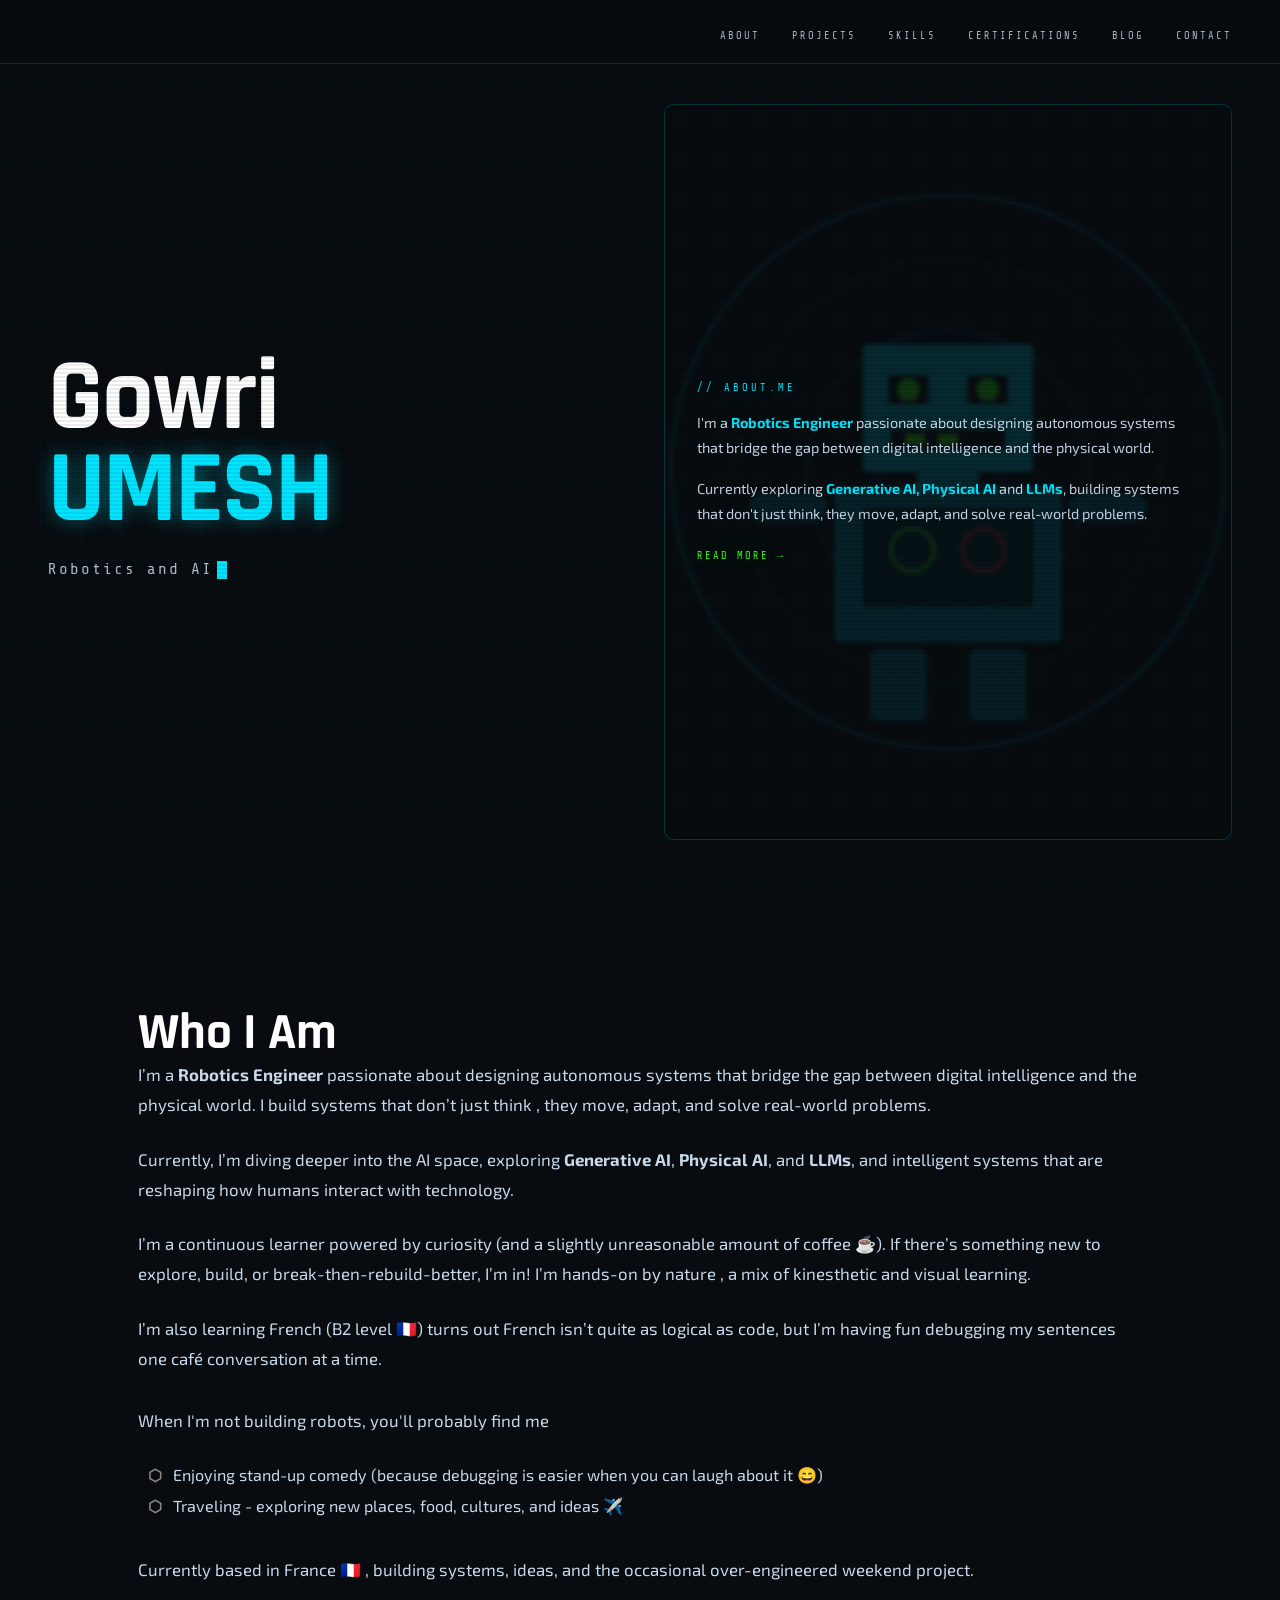
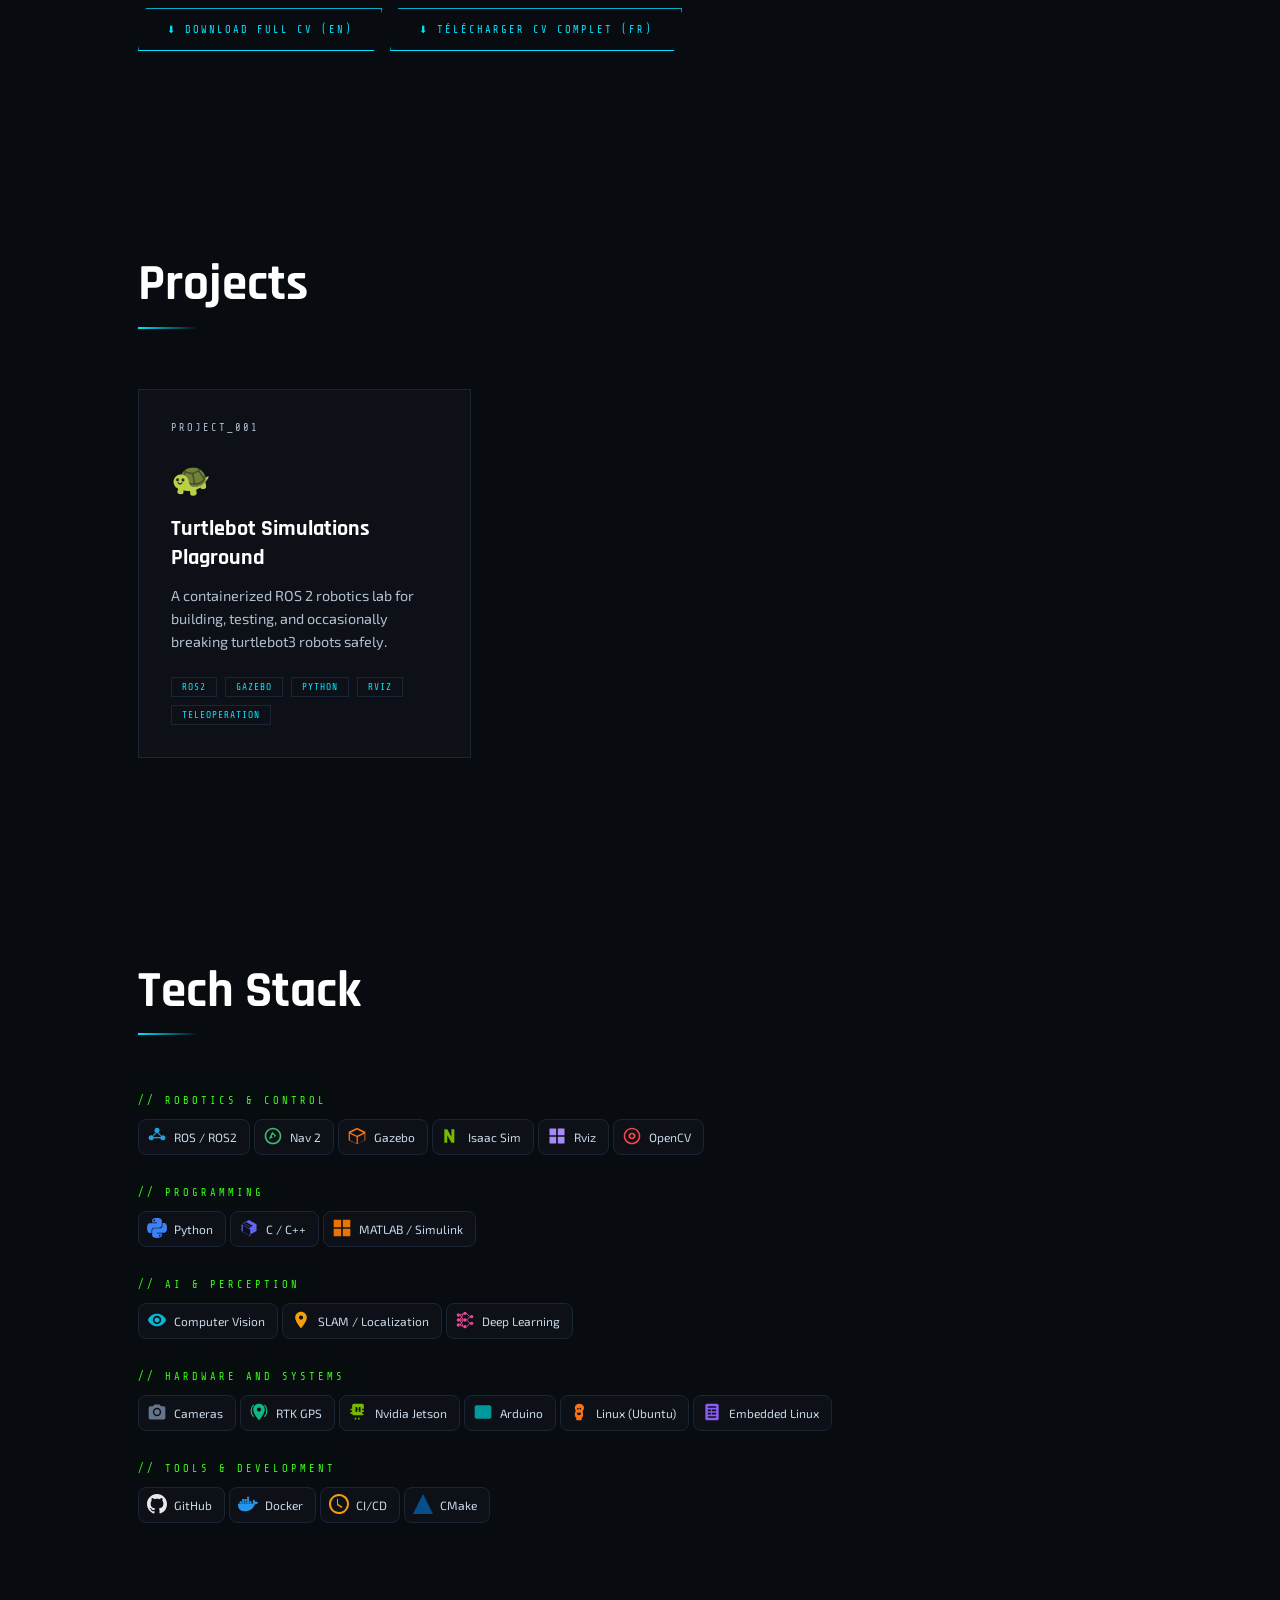
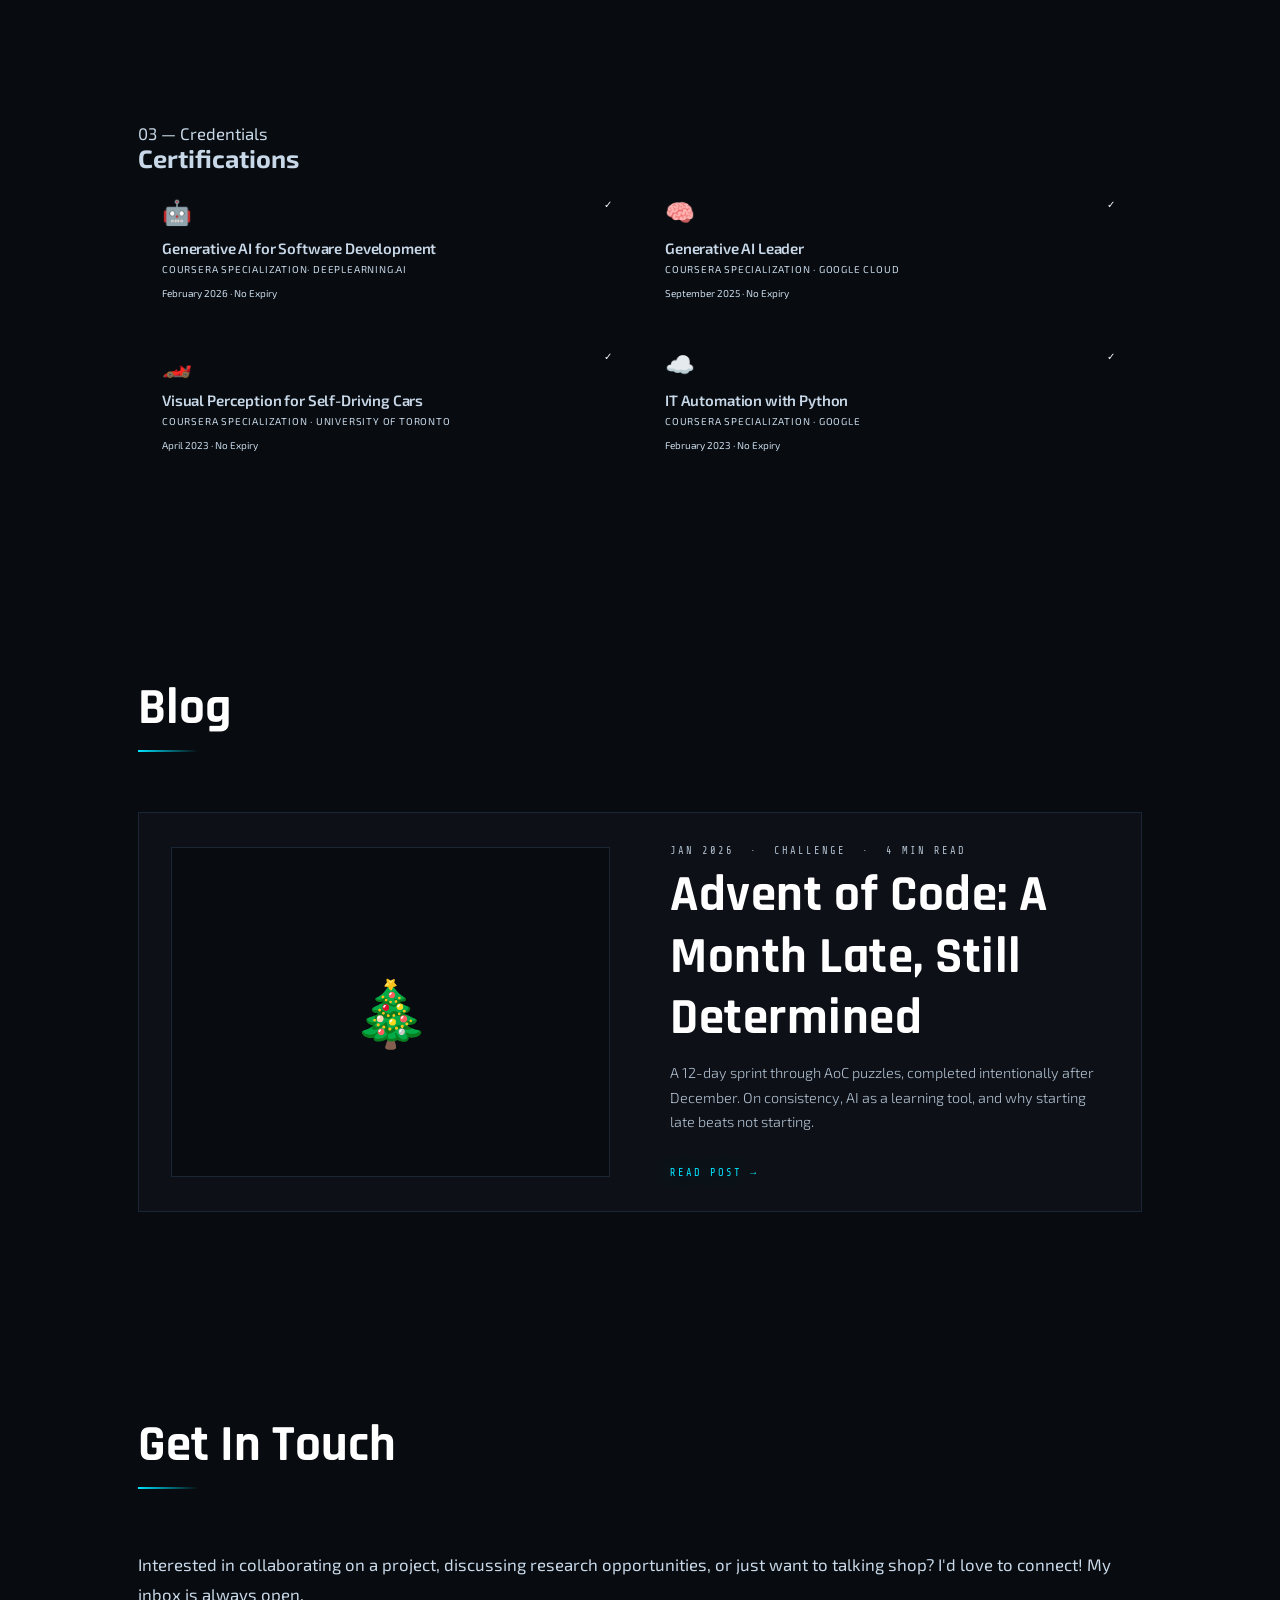
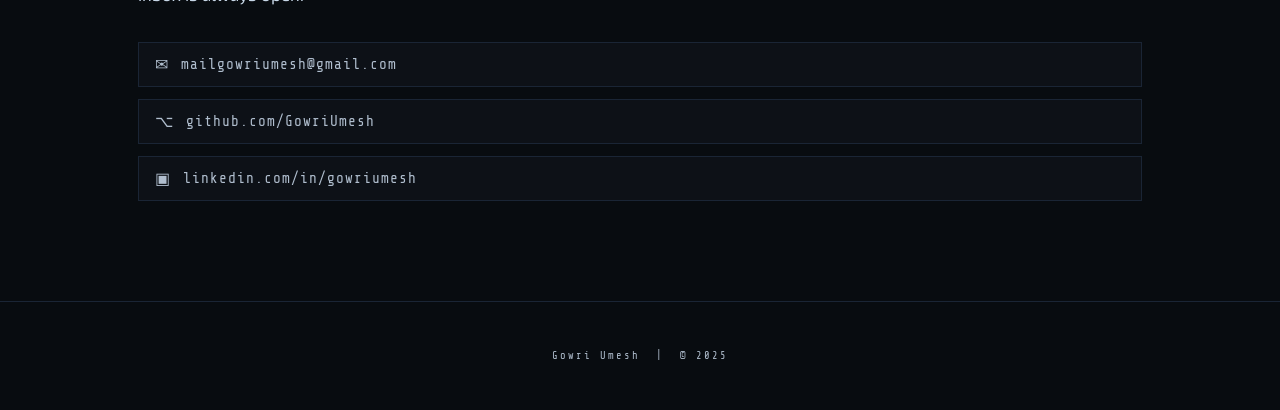
==== commit 8b6ac377: "add skill icons" ====
--- a/index.html
+++ b/index.html
@@ -100,8 +100,8 @@
 
     <p>
       Currently, I’m diving deeper into the AI space, exploring 
-      <strong>Generative AI</strong>, 
-      <strong>Large Language Models (LLMs)</strong>, 
+      <strong>Generative AI</strong>, <strong>Physical AI</strong>, and
+      <strong>LLMs</strong>, 
       and intelligent systems that are reshaping how humans interact with technology.
     </p>
 
@@ -110,7 +110,9 @@
       If there’s something new to explore, build, or break-then-rebuild-better, I’m in!
       I’m hands-on by nature , a mix of kinesthetic and visual learning.
     </p>
-
+    <p> 
+  I’m also learning French (B2 level 🇫🇷) turns out French isn’t quite as logical as code, 
+  but I’m having fun debugging my sentences one café conversation at a time.</p>
   <div class="about-highlights">
     <p class="highlight-intro">When I'm not building robots, you'll probably find me</p>
     <ul class="highlight-list">
@@ -255,74 +257,254 @@
 
     <div class="skills-container reveal">
 
+      <!-- Robotics & Control -->
       <div class="skill-group">
         <div class="skill-group-title">// Robotics & Control</div>
-        <div class="skill-item">
-          <span class="skill-icon">🤖</span>
+
+        <div class="skill-item">
+          <span class="skill-icon" style="color:#22a0e0;">
+            <svg xmlns="http://www.w3.org/2000/svg" viewBox="0 0 24 24" width="20" height="20" fill="currentColor">
+              <path d="M12 2a3 3 0 1 1 0 6 3 3 0 0 1 0-6zm-7 9a3 3 0 1 1 0 6 3 3 0 0 1 0-6zm14 0a3 3 0 1 1 0 6 3 3 0 0 1 0-6z"/>
+              <line x1="12" y1="7" x2="7.5" y2="11.5" stroke="currentColor" stroke-width="1.5"/>
+              <line x1="12" y1="7" x2="16.5" y2="11.5" stroke="currentColor" stroke-width="1.5"/>
+              <line x1="5.5" y1="14" x2="18.5" y2="14" stroke="currentColor" stroke-width="1.5"/>
+            </svg>
+          </span>
           <div class="skill-name"><span>ROS / ROS2</span></div>
         </div>
-        <div class="skill-item">
-          <span class="skill-icon">🧭</span>
-          <div class="skill-name"><span>Navigation2</span></div>
-        </div>
-        <div class="skill-item">
-          <span class="skill-icon">🔧</span>
-          <div class="skill-name"><span>Gazebo / Isaac Sim</span></div>
-        </div>
-      </div>
-
+
+        <div class="skill-item">
+          <span class="skill-icon" style="color:#3dba6f;">
+            <svg xmlns="http://www.w3.org/2000/svg" viewBox="0 0 24 24" width="20" height="20" fill="currentColor">
+              <path d="M12 2C6.48 2 2 6.48 2 12s4.48 10 10 10 10-4.48 10-10S17.52 2 12 2zm0 18c-4.41 0-8-3.59-8-8s3.59-8 8-8 8 3.59 8 8-3.59 8-8 8zm-1-13l-4 9 9-4-5-5zm1 6.5a1.5 1.5 0 1 1 0-3 1.5 1.5 0 0 1 0 3z"/>
+            </svg>
+          </span>
+          <div class="skill-name"><span>Nav 2</span></div>
+        </div>
+
+        <div class="skill-item">
+          <span class="skill-icon" style="color:#f97316;">
+            <svg xmlns="http://www.w3.org/2000/svg" viewBox="0 0 24 24" width="20" height="20" fill="currentColor">
+              <path d="M12 2L2 7v10l10 5 10-5V7L12 2zm0 2.3l7.5 3.75L12 11.8 4.5 8.05 12 4.3zM3.5 9.3l8 4v7.9l-8-4V9.3zm9.5 4l8-4v7.9l-8 4V13.3z"/>
+            </svg>
+          </span>
+          <div class="skill-name"><span>Gazebo</span></div>
+        </div>
+
+        <div class="skill-item">
+          <span class="skill-icon" style="color:#76b900;">
+            <svg xmlns="http://www.w3.org/2000/svg" viewBox="0 0 24 24" width="20" height="20" fill="currentColor">
+              <path d="M4 4h3.5l5 9V4H16v16h-3.5l-5-9v9H4V4z"/>
+            </svg>
+          </span>
+          <div class="skill-name"><span>Isaac Sim</span></div>
+        </div>
+
+        <div class="skill-item">
+          <span class="skill-icon" style="color:#a78bfa;">
+            <svg xmlns="http://www.w3.org/2000/svg" viewBox="0 0 24 24" width="20" height="20" fill="currentColor">
+              <path d="M3 3h8v8H3V3zm0 10h8v8H3v-8zm10-10h8v8h-8V3zm0 10h8v8h-8v-8zm-8 2h4v4H5v-4zm10-10h4v4h-4V5zM5 5h4v4H5V5zm10 10h4v4h-4v-4z"/>
+            </svg>
+          </span>
+          <div class="skill-name"><span>Rviz</span></div>
+        </div>
+
+        <div class="skill-item">
+          <span class="skill-icon" style="color:#ef4444;">
+            <svg xmlns="http://www.w3.org/2000/svg" viewBox="0 0 24 24" width="20" height="20" fill="currentColor">
+              <path d="M12 2C6.477 2 2 6.477 2 12s4.477 10 10 10 10-4.477 10-10S17.523 2 12 2zm0 2a8 8 0 0 1 6.785 12.24l-2.733-2.733A4 4 0 0 0 12 8a4 4 0 0 0-4.052 5.507L5.215 16.24A8 8 0 0 1 12 4zm0 6a2 2 0 0 1 2 2 2 2 0 0 1-2 2 2 2 0 0 1-2-2 2 2 0 0 1 2-2zm-6.785 6.24L8 13.465A4 4 0 0 0 12 16a4 4 0 0 0 4-2.535l2.785 2.775A8 8 0 0 1 12 20a8 8 0 0 1-6.785-3.76z"/>
+            </svg>
+          </span>
+          <div class="skill-name"><span>OpenCV</span></div>
+        </div>
+
+      </div><!-- end Robotics & Control -->
+
+      <!-- Programming -->
       <div class="skill-group">
         <div class="skill-group-title">// Programming</div>
-        <div class="skill-item">
-          <span class="skill-icon">🔧</span>
+
+        <div class="skill-item">
+          <span class="skill-icon" style="color:#3b82f6;">
+            <svg xmlns="http://www.w3.org/2000/svg" viewBox="0 0 24 24" width="20" height="20" fill="currentColor">
+              <path d="M11.914 0C5.82 0 6.2 2.656 6.2 2.656l.007 2.752h5.814v.826H3.9S0 5.789 0 11.969c0 6.18 3.403 5.96 3.403 5.96h2.032v-2.867s-.109-3.4 3.35-3.4h5.766s3.24.052 3.24-3.13V3.202S18.28 0 11.914 0zm-3.21 1.85a1.039 1.039 0 1 1 0 2.077 1.039 1.039 0 0 1 0-2.078z"/>
+              <path d="M12.086 24c6.096 0 5.716-2.656 5.716-2.656l-.007-2.752h-5.814v-.826h8.121S24 18.211 24 12.031c0-6.18-3.403-5.96-3.403-5.96h-2.032v2.867s.109 3.4-3.35 3.4H9.449s-3.24-.052-3.24 3.13v5.33S5.72 24 12.086 24zm3.21-1.85a1.039 1.039 0 1 1 0-2.077 1.039 1.039 0 0 1 0 2.078z"/>
+            </svg>
+          </span>
           <div class="skill-name"><span>Python</span></div>
         </div>
-        <div class="skill-item">
-          <span class="skill-icon">⚙️</span>
+
+        <div class="skill-item">
+          <span class="skill-icon" style="color:#6366f1;">
+            <svg xmlns="http://www.w3.org/2000/svg" viewBox="0 0 24 24" width="20" height="20" fill="currentColor">
+              <path d="M16.5 9.4l-9-5.19L5 6l9 5.19 2.5-1.79zM3 7.5l9 5.2 2.5-1.8L5.5 5.7 3 7.5zM12 20.8L3 15.6V7.5l9 5.2v8.1zm1.5-6.99l-9-5.2v8.1l9 5.2v-8.1zm-1.5-1.62L3 7.5l9-5.2 9 5.2-9 5.19zM21 15.6l-9 5.2v-8.1l9-5.2v8.1z"/>
+            </svg>
+          </span>
           <div class="skill-name"><span>C / C++</span></div>
         </div>
-        <div class="skill-item">
-          <span class="skill-icon">📊</span>
+
+        <div class="skill-item">
+          <span class="skill-icon" style="color:#e97500;">
+            <svg xmlns="http://www.w3.org/2000/svg" viewBox="0 0 24 24" width="20" height="20" fill="currentColor">
+              <path d="M2 2h9v9H2V2zm0 11h9v9H2v-9zm11-11h9v9h-9V2zm0 11h9v9h-9v-9zM4 4h5v5H4V4zm11 0h5v5h-5V4zM4 15h5v5H4v-5zm11 0h5v5h-5v-5z"/>
+            </svg>
+          </span>
           <div class="skill-name"><span>MATLAB / Simulink</span></div>
         </div>
-      </div>
-
+
+      </div><!-- end Programming -->
+
+      <!-- AI & Perception -->
       <div class="skill-group">
         <div class="skill-group-title">// AI & Perception</div>
-        <div class="skill-item">
-          <span class="skill-icon">👁️</span>
+
+        <div class="skill-item">
+          <span class="skill-icon" style="color:#06b6d4;">
+            <svg xmlns="http://www.w3.org/2000/svg" viewBox="0 0 24 24" width="20" height="20" fill="currentColor">
+              <path d="M12 4.5C7 4.5 2.73 7.61 1 12c1.73 4.39 6 7.5 11 7.5s9.27-3.11 11-7.5c-1.73-4.39-6-7.5-11-7.5zM12 17c-2.76 0-5-2.24-5-5s2.24-5 5-5 5 2.24 5 5-2.24 5-5 5zm0-8c-1.66 0-3 1.34-3 3s1.34 3 3 3 3-1.34 3-3-1.34-3-3-3z"/>
+            </svg>
+          </span>
           <div class="skill-name"><span>Computer Vision</span></div>
         </div>
-        <div class="skill-item">
-          <span class="skill-icon">🧭</span>
+
+        <div class="skill-item">
+          <span class="skill-icon" style="color:#f59e0b;">
+            <svg xmlns="http://www.w3.org/2000/svg" viewBox="0 0 24 24" width="20" height="20" fill="currentColor">
+              <path d="M12 2C8.13 2 5 5.13 5 9c0 5.25 7 13 7 13s7-7.75 7-13c0-3.87-3.13-7-7-7zm0 9.5c-1.38 0-2.5-1.12-2.5-2.5s1.12-2.5 2.5-2.5 2.5 1.12 2.5 2.5-1.12 2.5-2.5 2.5z"/>
+            </svg>
+          </span>
           <div class="skill-name"><span>SLAM / Localization</span></div>
         </div>
-        <div class="skill-item">
-          <span class="skill-icon">🧠</span>
+
+        <div class="skill-item">
+          <span class="skill-icon" style="color:#ec4899;">
+            <svg xmlns="http://www.w3.org/2000/svg" viewBox="0 0 24 24" width="20" height="20" fill="currentColor">
+              <circle cx="4" cy="6" r="2"/><circle cx="4" cy="12" r="2"/><circle cx="4" cy="18" r="2"/>
+              <circle cx="12" cy="4" r="2"/><circle cx="12" cy="12" r="2"/><circle cx="12" cy="20" r="2"/>
+              <circle cx="20" cy="8" r="2"/><circle cx="20" cy="16" r="2"/>
+              <line x1="6" y1="6" x2="10" y2="4.5" stroke="currentColor" stroke-width="1.2"/>
+              <line x1="6" y1="6" x2="10" y2="12" stroke="currentColor" stroke-width="1.2"/>
+              <line x1="6" y1="12" x2="10" y2="4.5" stroke="currentColor" stroke-width="1.2"/>
+              <line x1="6" y1="12" x2="10" y2="12" stroke="currentColor" stroke-width="1.2"/>
+              <line x1="6" y1="12" x2="10" y2="20" stroke="currentColor" stroke-width="1.2"/>
+              <line x1="6" y1="18" x2="10" y2="12" stroke="currentColor" stroke-width="1.2"/>
+              <line x1="6" y1="18" x2="10" y2="20" stroke="currentColor" stroke-width="1.2"/>
+              <line x1="14" y1="4.5" x2="18" y2="8" stroke="currentColor" stroke-width="1.2"/>
+              <line x1="14" y1="12" x2="18" y2="8" stroke="currentColor" stroke-width="1.2"/>
+              <line x1="14" y1="12" x2="18" y2="16" stroke="currentColor" stroke-width="1.2"/>
+              <line x1="14" y1="20" x2="18" y2="16" stroke="currentColor" stroke-width="1.2"/>
+            </svg>
+          </span>
           <div class="skill-name"><span>Deep Learning</span></div>
         </div>
-      </div>
-
+
+      </div><!-- end AI & Perception -->
+
+      <!-- Hardware & Systems -->
       <div class="skill-group">
-        <div class="skill-group-title">// Hardware</div>
-
-        <div class="skill-item">
-          <span class="skill-icon">🔧</span>
-          <div class="skill-name"><span>Actuators / Sensors</span></div>
-          <div class="skill-bar"><div class="skill-fill" data-width="88"></div></div>
-        </div>
-        <div class="skill-item">
-          <span class="skill-icon">🧰</span>
+        <div class="skill-group-title">// Hardware and Systems</div>
+
+        <div class="skill-item">
+          <span class="skill-icon" style="color:#64748b;">
+            <svg xmlns="http://www.w3.org/2000/svg" viewBox="0 0 24 24" width="20" height="20" fill="currentColor">
+              <path d="M12 15.2a3.2 3.2 0 1 1 0-6.4 3.2 3.2 0 0 1 0 6.4zM9 3L7.17 5H4c-1.1 0-2 .9-2 2v12c0 1.1.9 2 2 2h16c1.1 0 2-.9 2-2V7c0-1.1-.9-2-2-2h-3.17L15 3H9zm3 14a5 5 0 1 1 0-10 5 5 0 0 1 0 10z"/>
+            </svg>
+          </span>
+          <div class="skill-name"><span>Cameras</span></div>
+        </div>
+
+        <div class="skill-item">
+          <span class="skill-icon" style="color:#10b981;">
+            <svg xmlns="http://www.w3.org/2000/svg" viewBox="0 0 24 24" width="20" height="20" fill="currentColor">
+              <path d="M12 2C8.13 2 5 5.13 5 9c0 5.25 7 13 7 13s7-7.75 7-13c0-3.87-3.13-7-7-7zm0 9.5c-1.38 0-2.5-1.12-2.5-2.5s1.12-2.5 2.5-2.5 2.5 1.12 2.5 2.5-1.12 2.5-2.5 2.5z"/>
+              <path d="M18.5 3.5a9.96 9.96 0 0 1 0 14.14M5.5 3.5a9.96 9.96 0 0 0 0 14.14" stroke="currentColor" stroke-width="1.5" fill="none"/>
+            </svg>
+          </span>
+          <div class="skill-name"><span>RTK GPS</span></div>
+        </div>
+
+        <div class="skill-item">
+          <span class="skill-icon" style="color:#76b900;">
+            <svg xmlns="http://www.w3.org/2000/svg" viewBox="0 0 24 24" width="20" height="20" fill="currentColor">
+              <path d="M7 2h10a2 2 0 0 1 2 2v10a2 2 0 0 1-2 2H7a2 2 0 0 1-2-2V4a2 2 0 0 1 2-2zm2 4v6h2V9h2v3h2V6h-2v2h-2V6H9zM5 8H3v2h2V8zm14 0h-2v2h2V8zM5 12H3v2h2v-2zm14 0h-2v2h2v-2zM8 19v2h2v-2H8zm4 0v2h2v-2h-2z"/>
+            </svg>
+          </span>
+          <div class="skill-name"><span>Nvidia Jetson</span></div>
+        </div>
+
+        <div class="skill-item">
+          <span class="skill-icon" style="color:#00979d;">
+            <svg xmlns="http://www.w3.org/2000/svg" viewBox="0 0 24 24" width="20" height="20" fill="currentColor">
+              <path d="M2 6a2 2 0 0 1 2-2h16a2 2 0 0 1 2 2v12a2 2 0 0 1-2 2H4a2 2 0 0 1-2-2V6zm3 3v2H3v-2h2zm0 4v2H3v-2h2zm14-4v2h-2v-2h2zm0 4v2h-2v-2h2zM7 9h4v6H7V9zm6 0h4v6h-4V9z"/>
+            </svg>
+          </span>
           <div class="skill-name"><span>Arduino</span></div>
         </div>
-        <div class="skill-item">
-          <span class="skill-icon">⚡</span>
-          <div class="skill-name"><span>Nvidia Jetson</span></div>
-        </div>
-      </div>
-    </div>
+
+        <div class="skill-item">
+          <span class="skill-icon" style="color:#f97316;">
+            <svg xmlns="http://www.w3.org/2000/svg" viewBox="0 0 24 24" width="20" height="20" fill="currentColor">
+              <path d="M12 2C9 2 7 4 7 7c0 1.5.5 2.8 1.2 3.8C7.5 12 7 13.2 7 15c0 2 .8 3.5 2 4.5-.3.3-.5.7-.5 1 0 .8.7 1.5 1.5 1.5h4c.8 0 1.5-.7 1.5-1.5 0-.4-.2-.7-.5-1 1.2-1 2-2.5 2-4.5 0-1.8-.5-3-.8-4.2C17.5 9.8 18 8.5 18 7c0-3-2-5-6-5zm-1.5 5a1 1 0 1 1 0 2 1 1 0 0 1 0-2zm3 0a1 1 0 1 1 0 2 1 1 0 0 1 0-2zm-4 6h5c0 1.7-.8 3-2.5 3S9.5 14.7 9.5 13z"/>
+            </svg>
+          </span>
+          <div class="skill-name"><span>Linux (Ubuntu)</span></div>
+        </div>
+
+        <div class="skill-item">
+          <span class="skill-icon" style="color:#8b5cf6;">
+            <svg xmlns="http://www.w3.org/2000/svg" viewBox="0 0 24 24" width="20" height="20" fill="currentColor">
+              <path d="M6 2a2 2 0 0 0-2 2v16a2 2 0 0 0 2 2h12a2 2 0 0 0 2-2V4a2 2 0 0 0-2-2H6zm1 3h10v2H7V5zm0 4h4v2H7V9zm5 0h5v2h-5V9zm-5 4h4v2H7v-2zm5 0h5v2h-5v-2zm-5 4h10v2H7v-2z"/>
+            </svg>
+          </span>
+          <div class="skill-name"><span>Embedded Linux</span></div>
+        </div>
+
+      </div><!-- end Hardware & Systems -->
+
+      <!-- Tools & Development -->
+      <div class="skill-group">
+        <div class="skill-group-title">// Tools & Development</div>
+
+        <div class="skill-item">
+          <span class="skill-icon" style="color:#e8eaea;">
+            <svg xmlns="http://www.w3.org/2000/svg" viewBox="0 0 24 24" width="20" height="20" fill="currentColor">
+              <path d="M12 0C5.37 0 0 5.37 0 12c0 5.31 3.435 9.795 8.205 11.385.6.105.825-.255.825-.57 0-.285-.015-1.23-.015-2.235-3.015.555-3.795-.735-4.035-1.41-.135-.345-.72-1.41-1.23-1.695-.42-.225-1.02-.78-.015-.795.945-.015 1.62.87 1.845 1.23 1.08 1.815 2.805 1.305 3.495.99.105-.78.42-1.305.765-1.605-2.67-.3-5.46-1.335-5.46-5.925 0-1.305.465-2.385 1.23-3.225-.12-.3-.54-1.53.12-3.18 0 0 1.005-.315 3.3 1.23.96-.27 1.98-.405 3-.405s2.04.135 3 .405c2.295-1.56 3.3-1.23 3.3-1.23.66 1.65.24 2.88.12 3.18.765.84 1.23 1.905 1.23 3.225 0 4.605-2.805 5.625-5.475 5.925.435.375.81 1.095.81 2.22 0 1.605-.015 2.895-.015 3.3 0 .315.225.69.825.57A12.02 12.02 0 0 0 24 12c0-6.63-5.37-12-12-12z"/>
+            </svg>
+          </span>
+          <div class="skill-name"><span>GitHub</span></div>
+        </div>
+
+        <div class="skill-item">
+          <span class="skill-icon" style="color:#2496ed;">
+            <svg xmlns="http://www.w3.org/2000/svg" viewBox="0 0 24 24" width="20" height="20" fill="currentColor">
+              <path d="M13.983 11.078h2.119a.186.186 0 0 0 .186-.185V9.006a.186.186 0 0 0-.186-.186h-2.119a.185.185 0 0 0-.185.185v1.888c0 .102.083.185.185.185m-2.954-5.43h2.118a.186.186 0 0 0 .186-.186V3.574a.186.186 0 0 0-.186-.185h-2.118a.185.185 0 0 0-.185.185v1.888c0 .102.082.185.185.185m0 2.716h2.118a.187.187 0 0 0 .186-.186V6.29a.186.186 0 0 0-.186-.185h-2.118a.185.185 0 0 0-.185.185v1.887c0 .102.082.185.185.186m-2.93 0h2.12a.186.186 0 0 0 .184-.186V6.29a.185.185 0 0 0-.185-.185H8.1a.185.185 0 0 0-.185.185v1.887c0 .102.083.185.185.186m-2.964 0h2.119a.186.186 0 0 0 .185-.186V6.29a.185.185 0 0 0-.185-.185H5.136a.186.186 0 0 0-.186.185v1.887c0 .102.084.185.186.186m5.893 2.715h2.118a.186.186 0 0 0 .186-.185V9.006a.186.186 0 0 0-.186-.186h-2.118a.185.185 0 0 0-.185.185v1.888c0 .102.082.185.185.185m-2.93 0h2.12a.185.185 0 0 0 .184-.185V9.006a.185.185 0 0 0-.185-.185H8.1a.185.185 0 0 0-.185.185v1.888c0 .102.083.185.185.185m-2.964 0h2.119a.185.185 0 0 0 .185-.185V9.006a.185.185 0 0 0-.185-.185H5.136a.186.186 0 0 0-.186.185v1.888c0 .102.084.185.186.185m-2.92 0h2.12a.185.185 0 0 0 .184-.185V9.006a.185.185 0 0 0-.184-.185h-2.12a.185.185 0 0 0-.185.185v1.888c0 .102.083.185.185.185M23.763 9.89c-.065-.051-.672-.51-1.954-.51-.338.001-.676.03-1.01.087-.248-1.7-1.653-2.53-1.716-2.566l-.344-.199-.226.327c-.284.438-.49.922-.612 1.43-.23.97-.09 1.882.403 2.661-.595.332-1.55.413-1.744.42H.751a.751.751 0 0 0-.75.748 11.376 11.376 0 0 0 .692 4.062c.545 1.428 1.355 2.48 2.41 3.124 1.18.723 3.1 1.137 5.275 1.137.983.003 1.963-.086 2.93-.266a12.248 12.248 0 0 0 3.823-1.389c.98-.567 1.86-1.288 2.61-2.136 1.252-1.418 1.998-2.997 2.553-4.4h.221c1.372 0 2.215-.549 2.68-1.009.309-.293.55-.65.707-1.046l.098-.288Z"/>
+            </svg>
+          </span>
+          <div class="skill-name"><span>Docker</span></div>
+        </div>
+
+        <div class="skill-item">
+          <span class="skill-icon" style="color:#f59e0b;">
+            <svg xmlns="http://www.w3.org/2000/svg" viewBox="0 0 24 24" width="20" height="20" fill="currentColor">
+              <path d="M12 0C5.373 0 0 5.373 0 12s5.373 12 12 12 12-5.373 12-12S18.627 0 12 0zm0 2.4c5.302 0 9.6 4.298 9.6 9.6s-4.298 9.6-9.6 9.6S2.4 17.302 2.4 12 6.698 2.4 12 2.4zm-1.2 3.6v6l5.4 3.24-.9 1.458L9.6 13.2V6h1.2z"/>
+            </svg>
+          </span>
+          <div class="skill-name"><span>CI/CD</span></div>
+        </div>
+
+        <div class="skill-item">
+          <span class="skill-icon" style="color:#064f8c;">
+            <svg xmlns="http://www.w3.org/2000/svg" viewBox="0 0 24 24" width="20" height="20" fill="currentColor">
+              <path d="M0 24L12 0l12 24zm12-3.5L2 22.5 12 18l10 4.5zM12 18L4.5 21.5 12 6l7.5 15.5z"/>
+            </svg>
+          </span>
+          <div class="skill-name"><span>CMake</span></div>
+        </div>
+
+      </div><!-- end Tools & Development -->
+
+    </div><!-- end skills-container -->
   </section>
-
   <!-- ══════════════════════════════════════
        Certifications
        ══════════════════════════════════════ --><section id="certifications" class="wrap">
@@ -418,9 +600,9 @@
           or just want to talking shop? I'd love to connect! My inbox is always open.
         </p>
         <div class="contact-links">
-          <a href="#" class="contact-link copy-email" data-email="mailgowriumesh@gmail.com" role="button" aria-label="Copy email address">
-            <span class="contact-link-icon">✉</span> <span class="__cf_email__" data-cfemail="2d404c44414a425a5f445840485e456d4a404c4441034e4240">[email&#160;protected]</span>
-          </a>
+             <a href="#" class="contact-link copy-email" data-email="mailgowriumesh@gmail.com" role="button" aria-label="Copy email address">
+            <span class="contact-link-icon">✉</span> mailgowriumesh@gmail.com
+       </a>
           <a href="https://github.com/GowriUmesh" class="contact-link" target="_blank">
             <span class="contact-link-icon">⌥</span> github.com/GowriUmesh
           </a>
--- a/style.css
+++ b/style.css
@@ -108,15 +108,15 @@
 .hero-content {
   z-index: 2;
   min-width: 0;
-}
-
-/* Right side: robot + overlay stacked */
+  align-self: center;
+}
+
+/* Right side: robot + overlay — stretches to fill the grid cell */
 .hero-right {
   position: relative;
+  align-self: stretch;
   width: 100%;
-  aspect-ratio: 1 / 1;
-  max-width: 700px;
-  justify-self: center;
+  min-height: 400px;
 }
 
 /* About overlay sits on top of the robot — semi-transparent so robot shows through */
@@ -837,7 +837,7 @@
   .hero-right {
     width: 100%;
     max-width: 100%;
-    aspect-ratio: 4 / 3;
+    height: clamp(260px, 55vw, 380px);
   }
 }
 
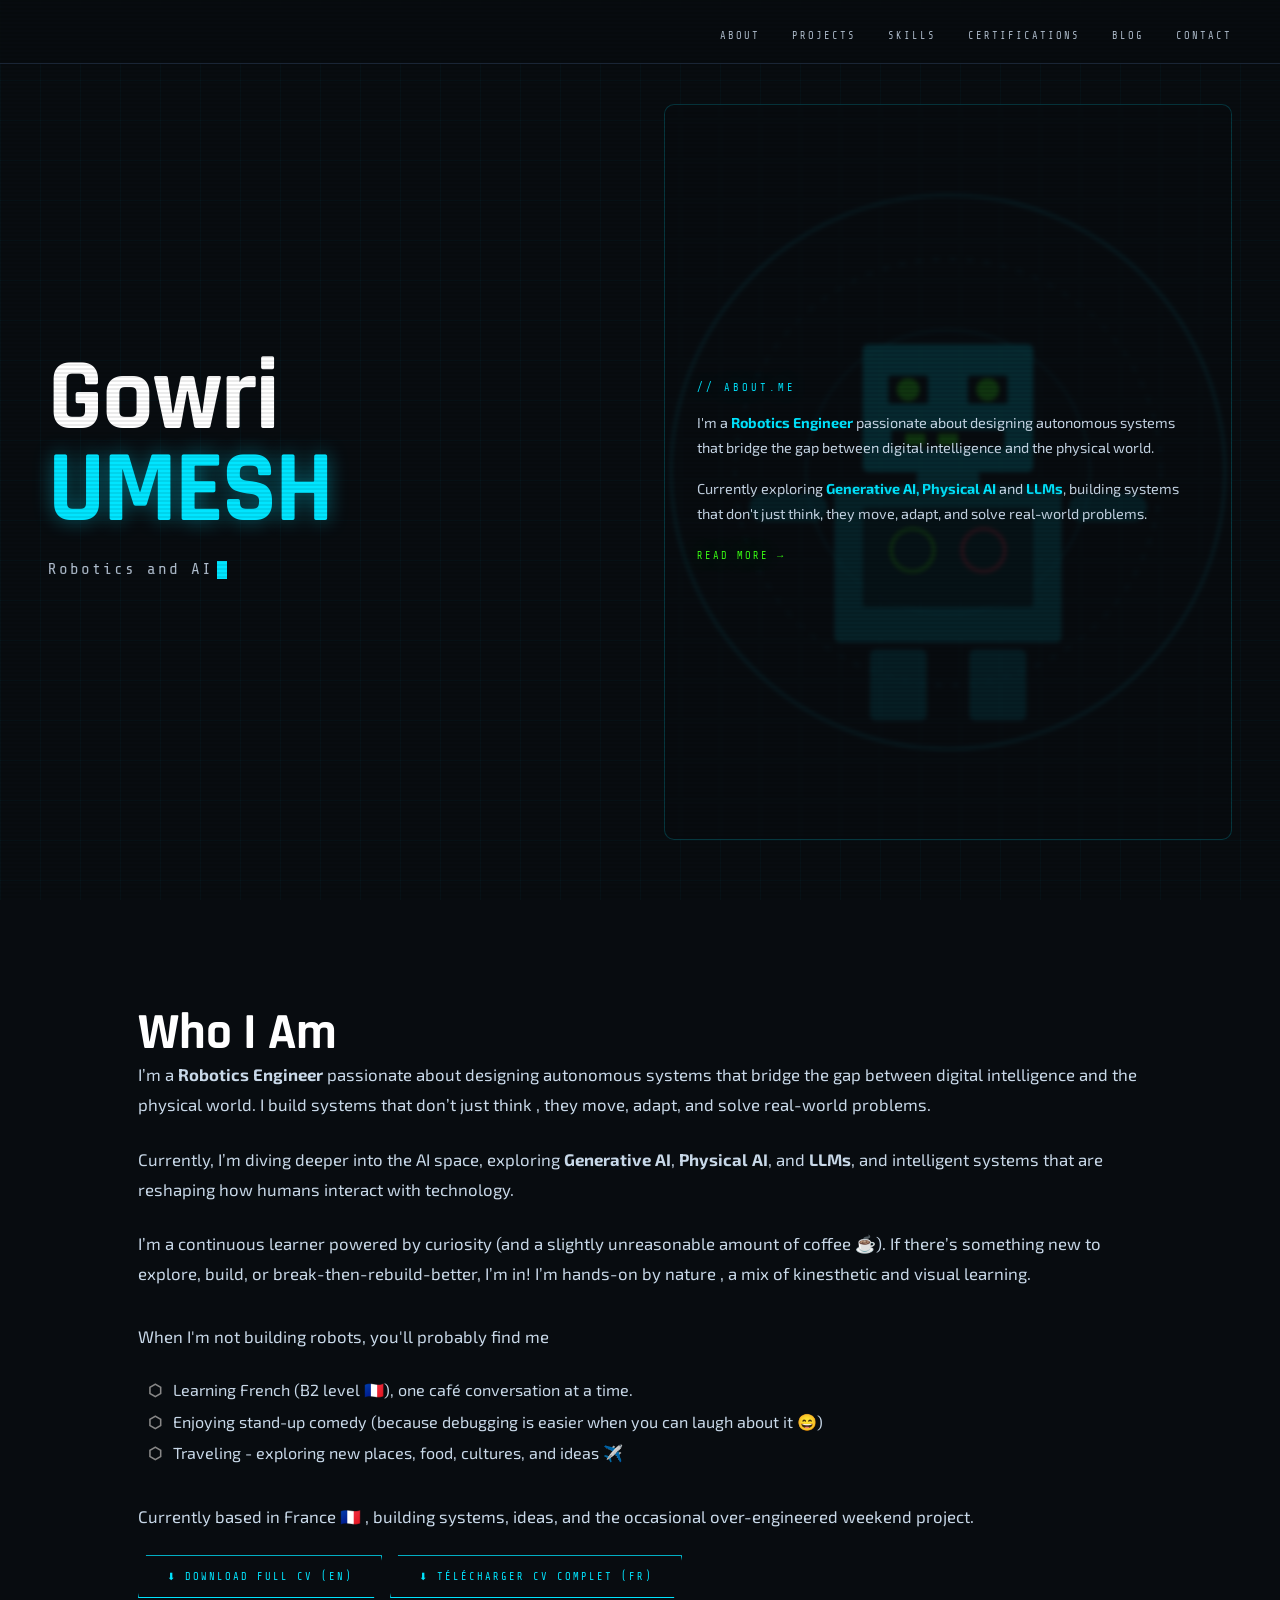
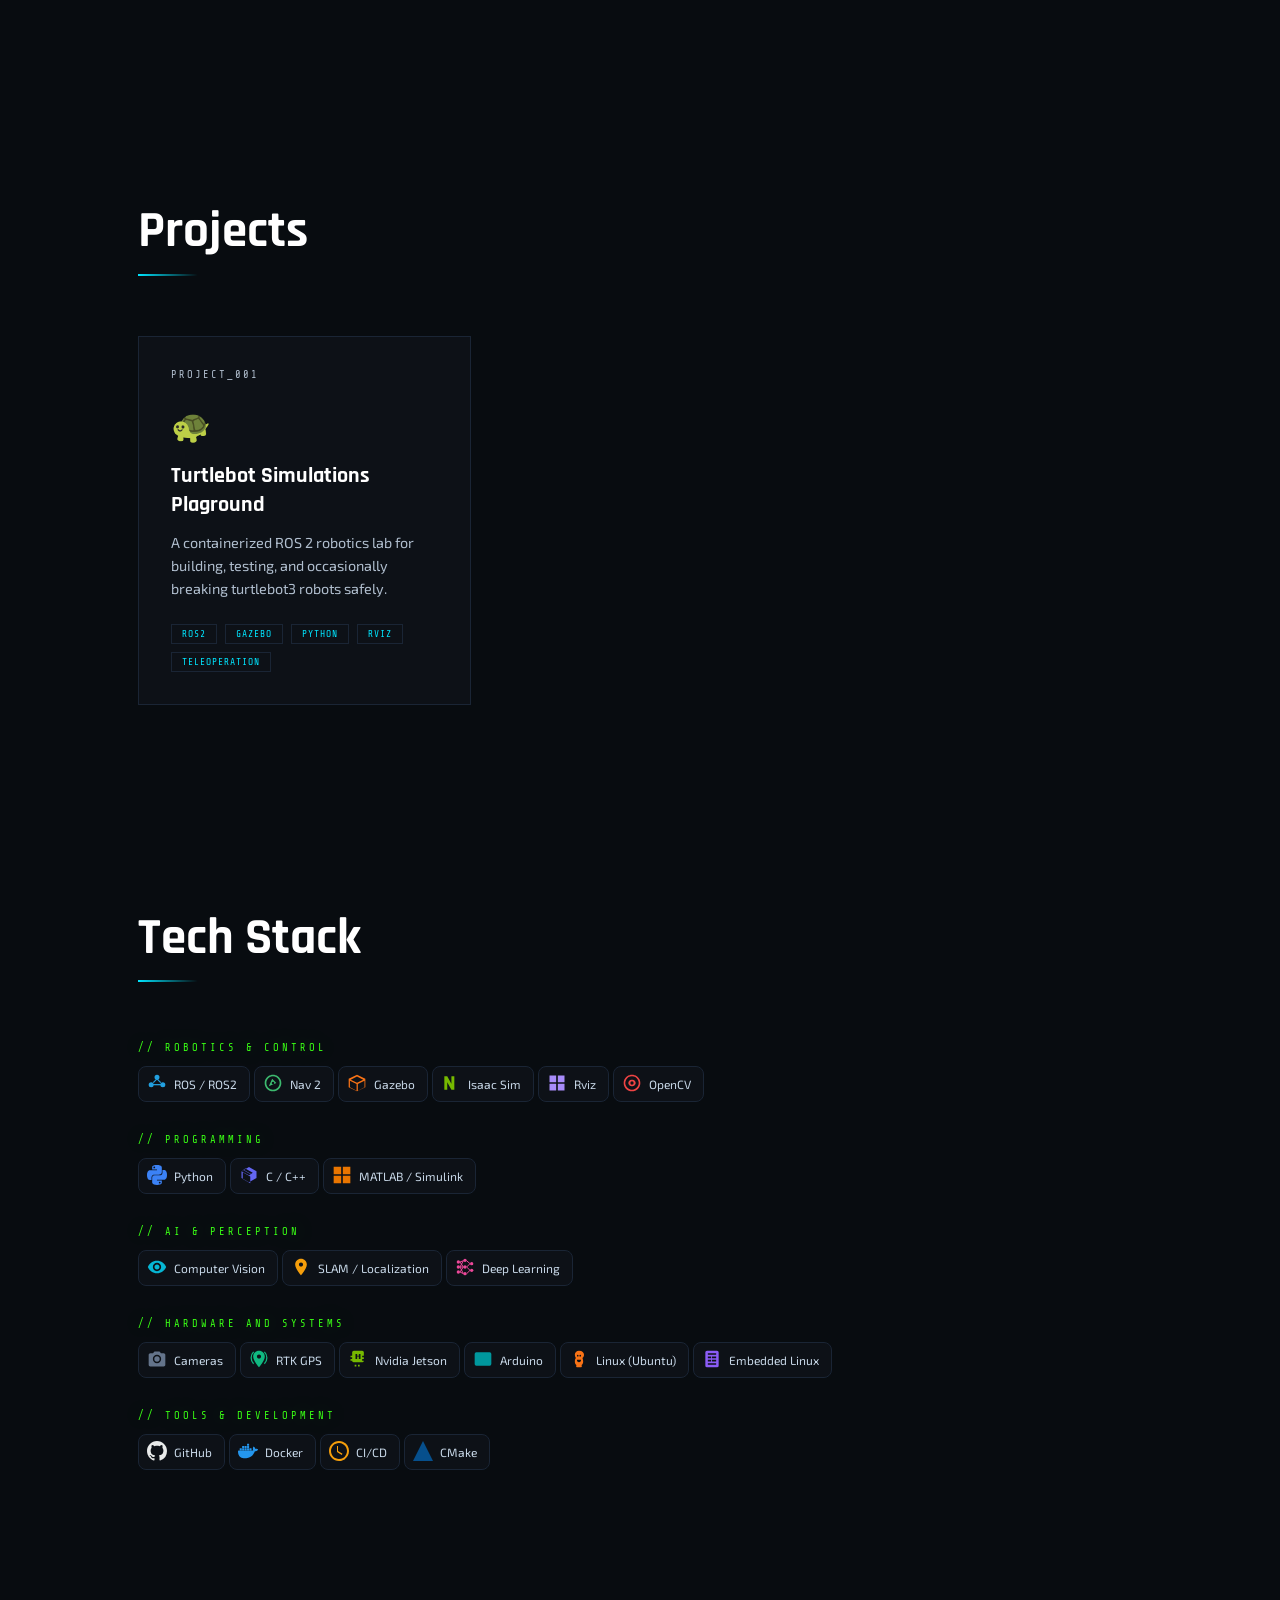
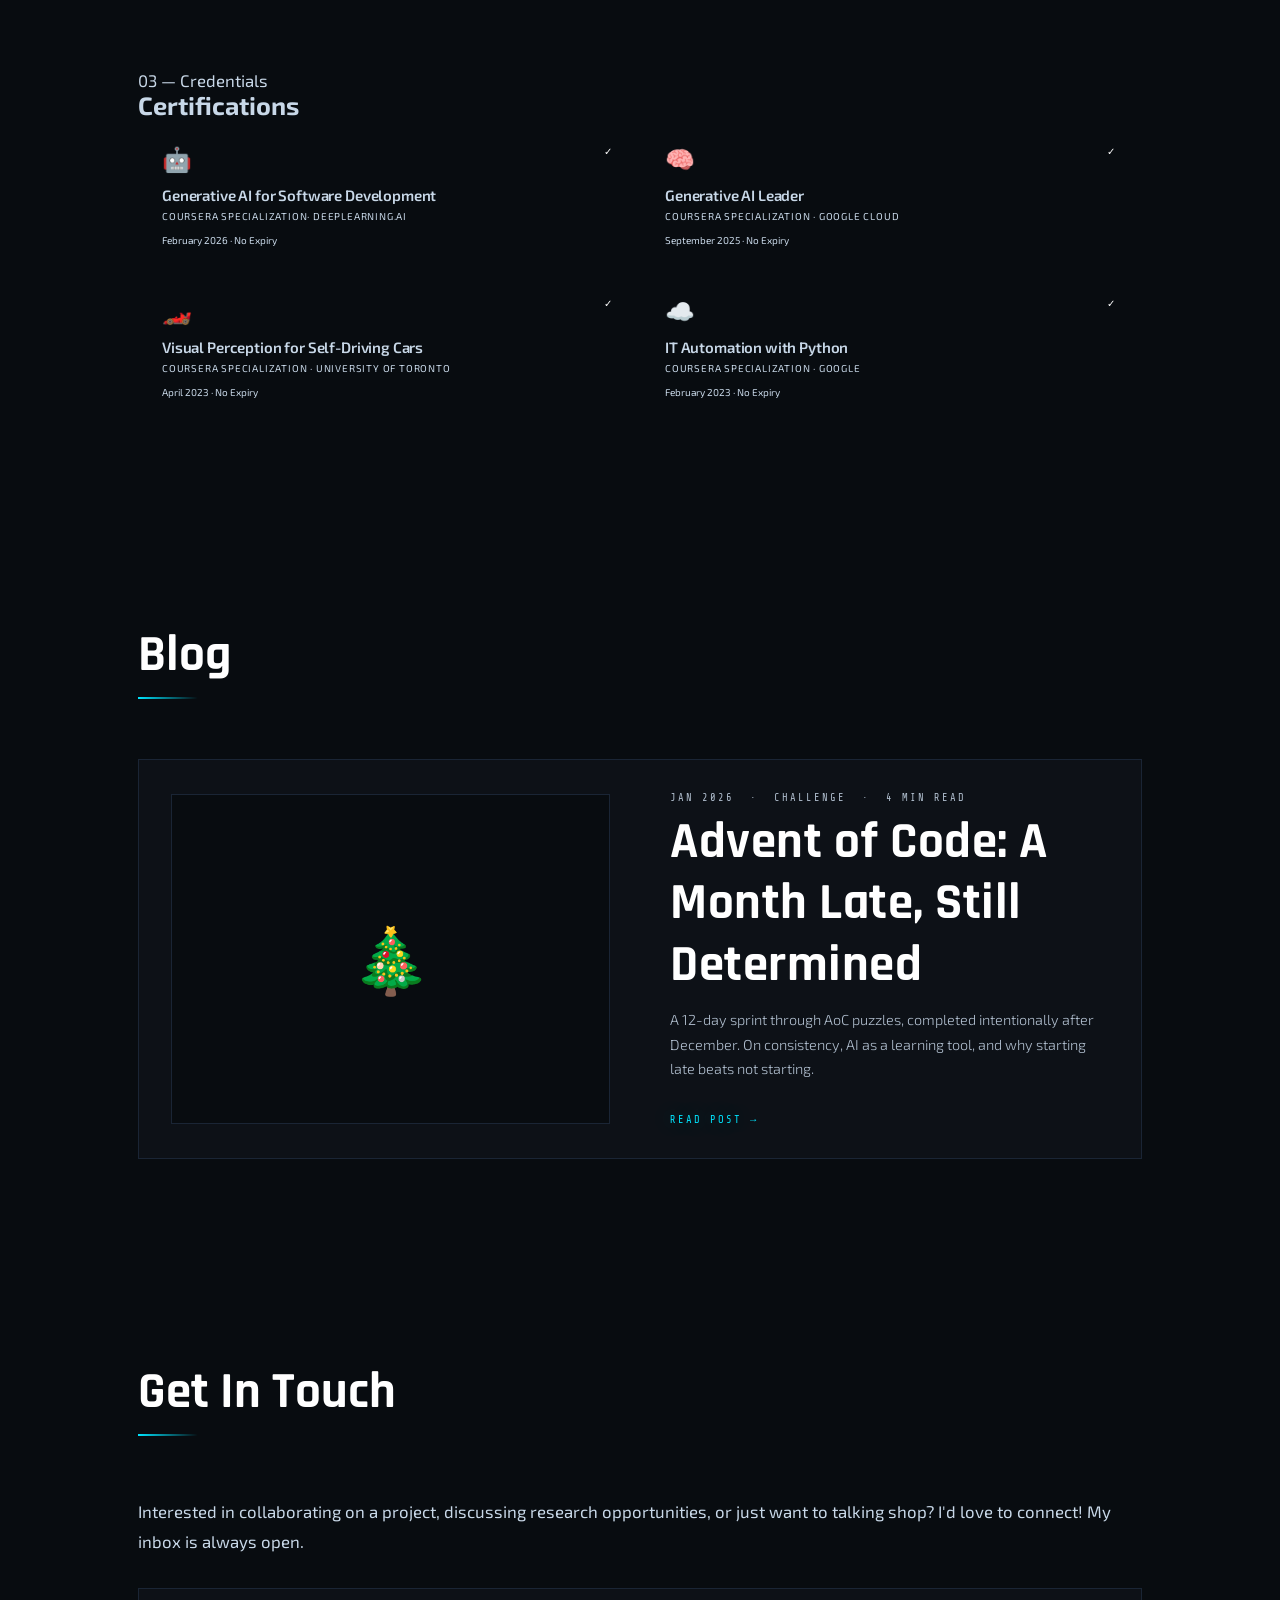
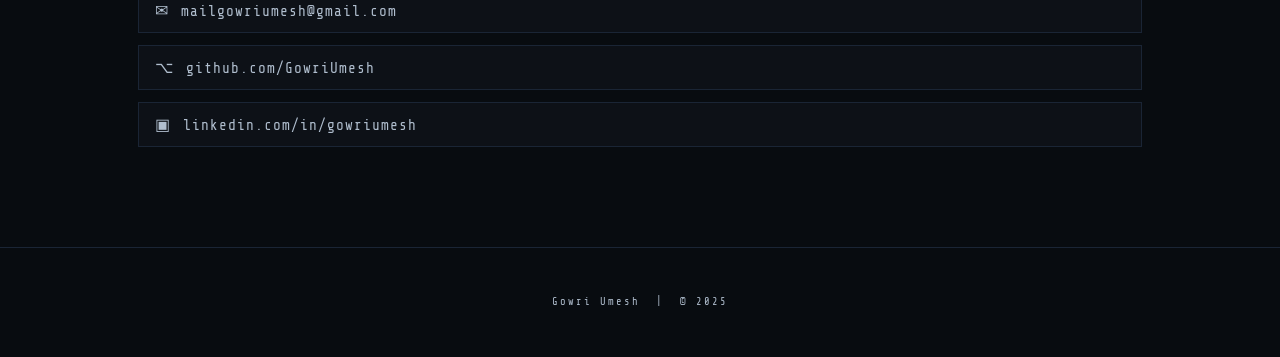
==== commit 01e33de3: "fit typo" ====
--- a/index.html
+++ b/index.html
@@ -110,14 +110,13 @@
       If there’s something new to explore, build, or break-then-rebuild-better, I’m in!
       I’m hands-on by nature , a mix of kinesthetic and visual learning.
     </p>
-    <p> 
-  I’m also learning French (B2 level 🇫🇷) turns out French isn’t quite as logical as code, 
-  but I’m having fun debugging my sentences one café conversation at a time.</p>
-  <div class="about-highlights">
+     <div class="about-highlights">
     <p class="highlight-intro">When I'm not building robots, you'll probably find me</p>
     <ul class="highlight-list">
+      <li>Learning French (B2 level 🇫🇷), one café conversation at a time.</li>
       <li>Enjoying stand-up comedy (because debugging is easier when you can laugh about it 😄)</li>
       <li>Traveling - exploring new places, food, cultures, and ideas ✈️</li>
+
     </ul>
   </div>
     <p class="about-footer">
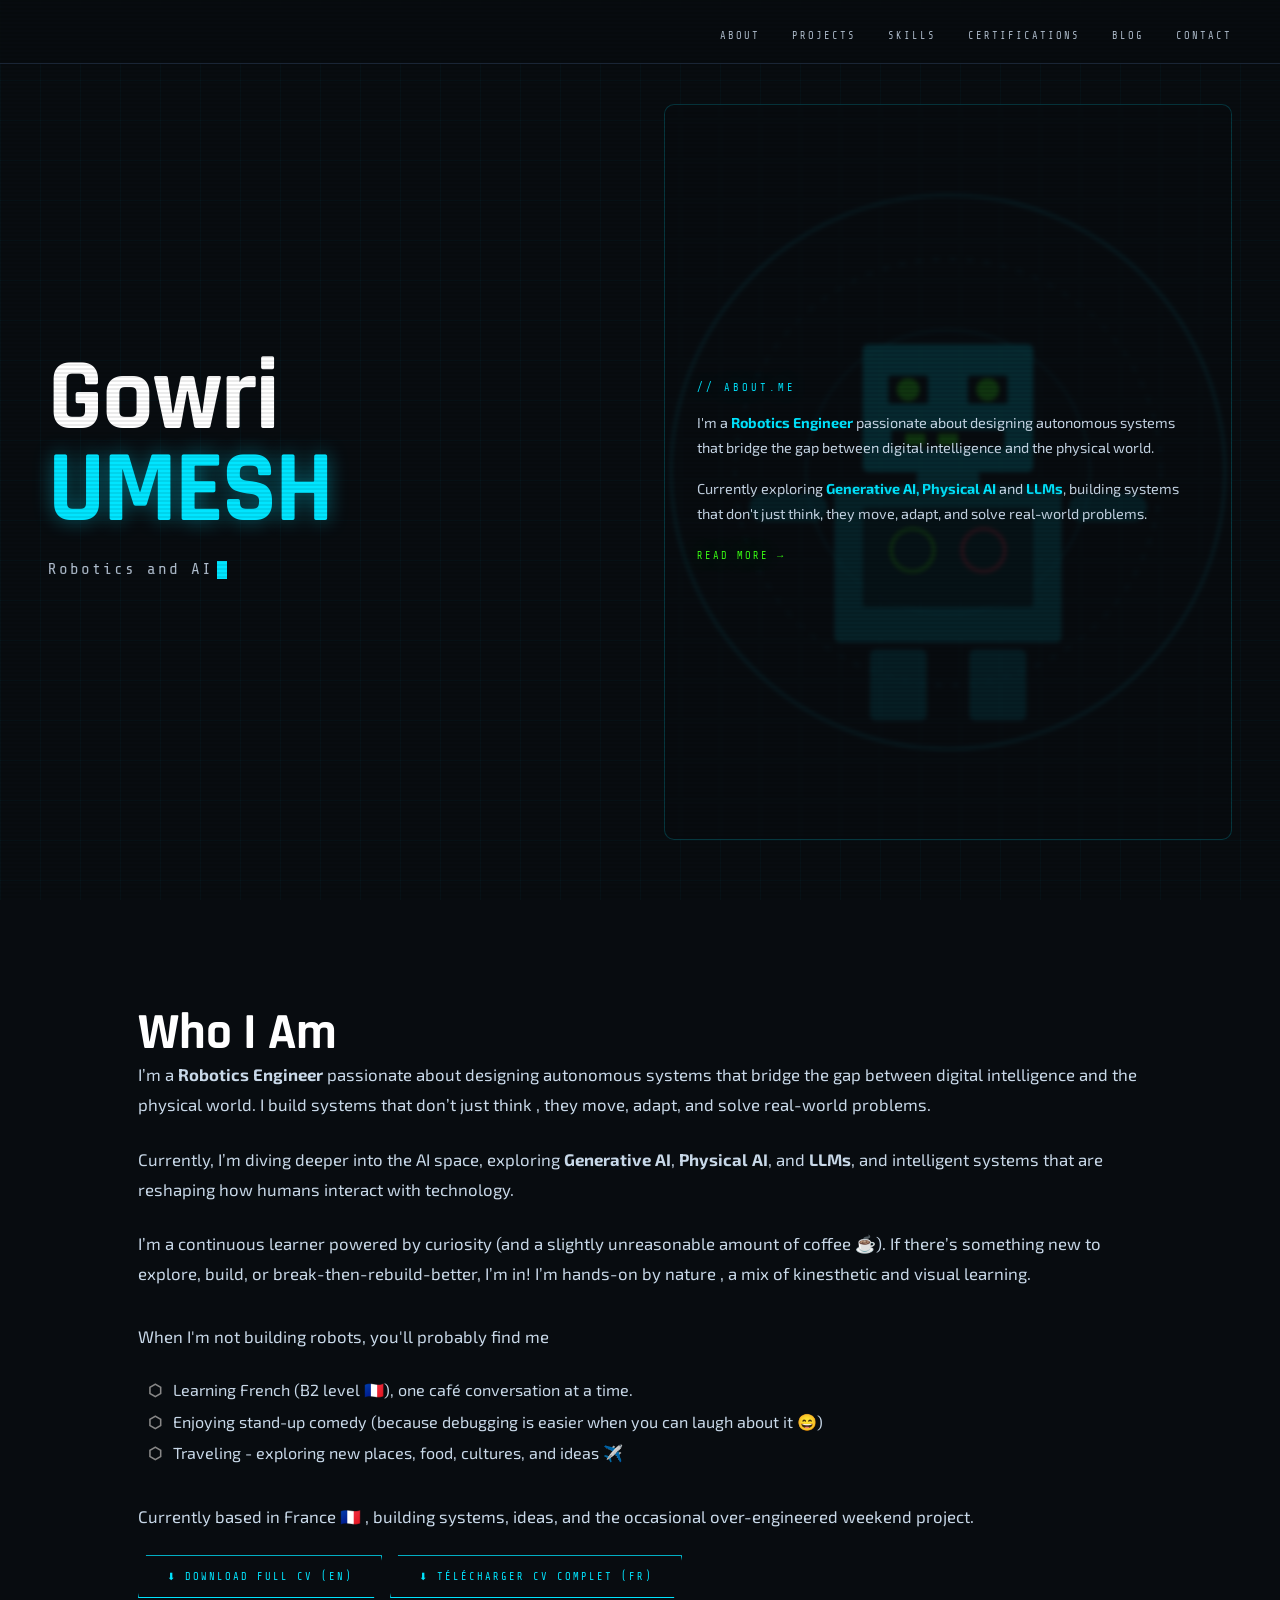
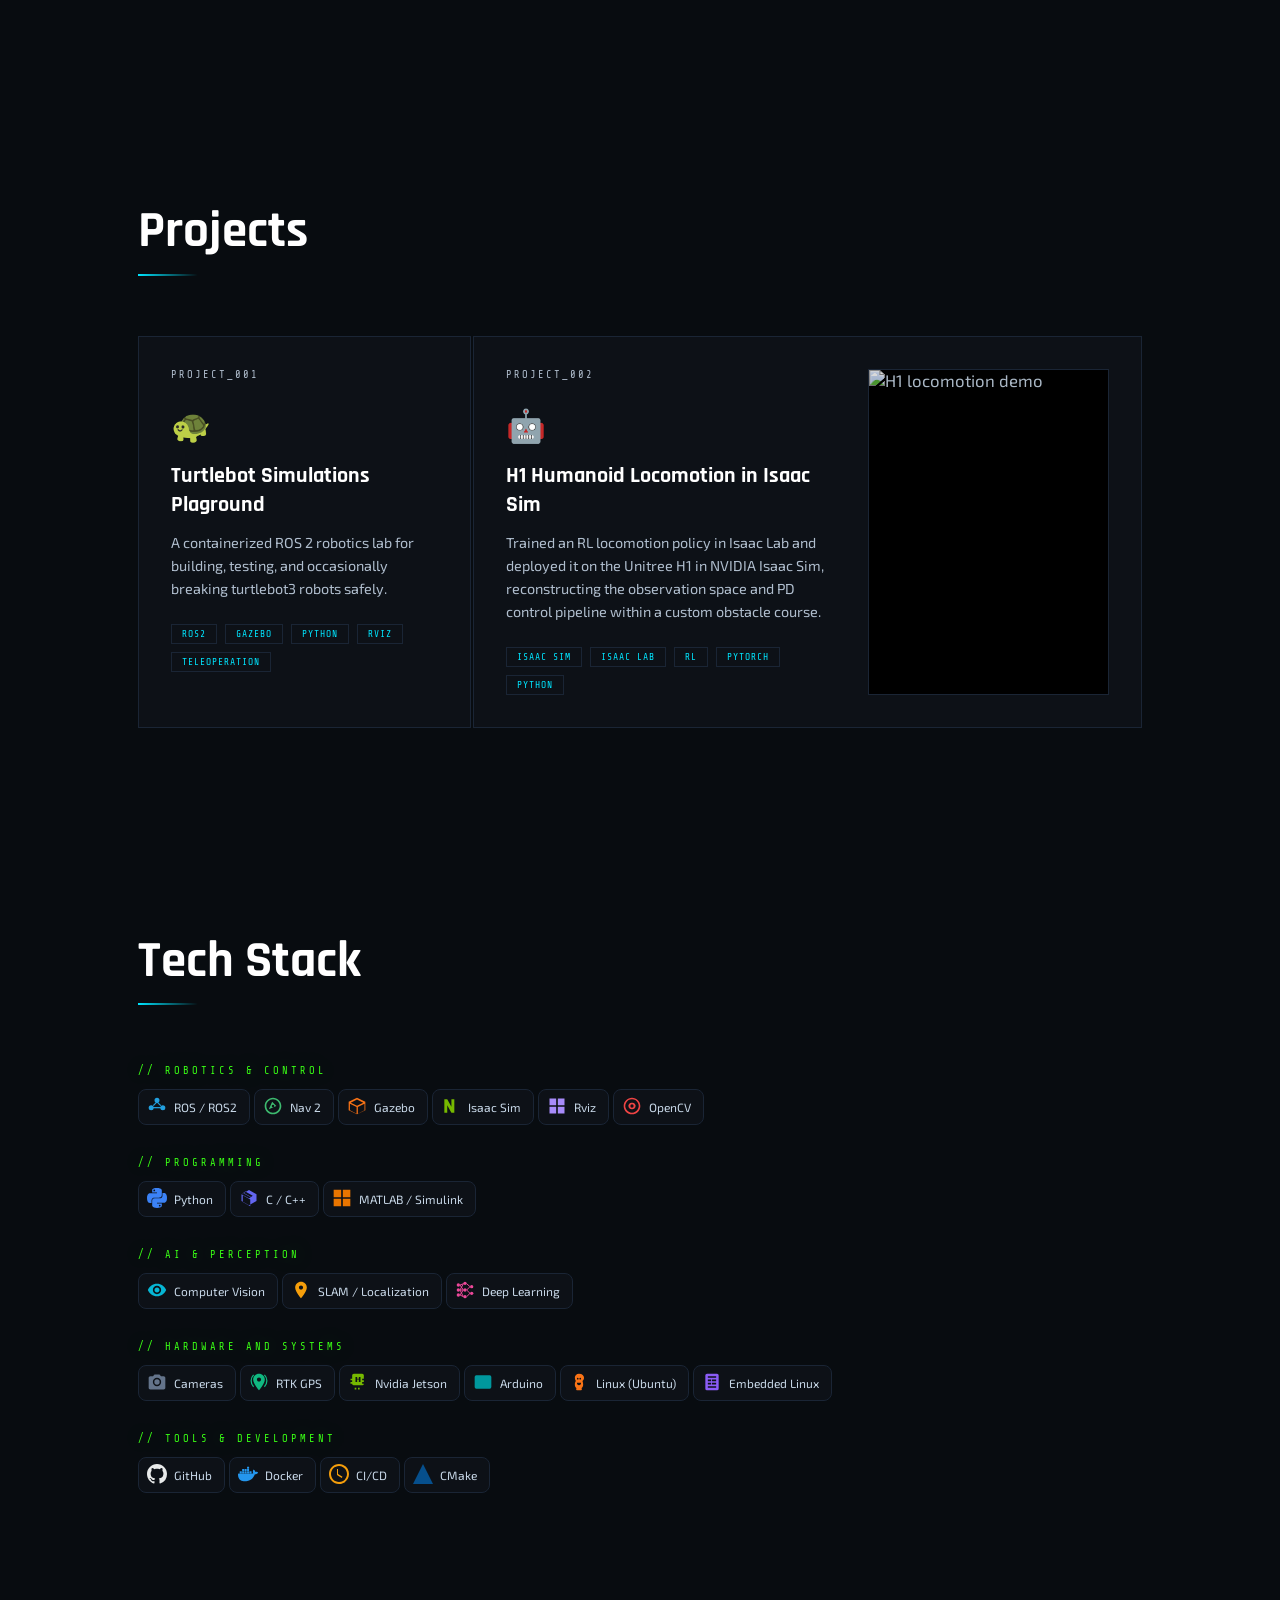
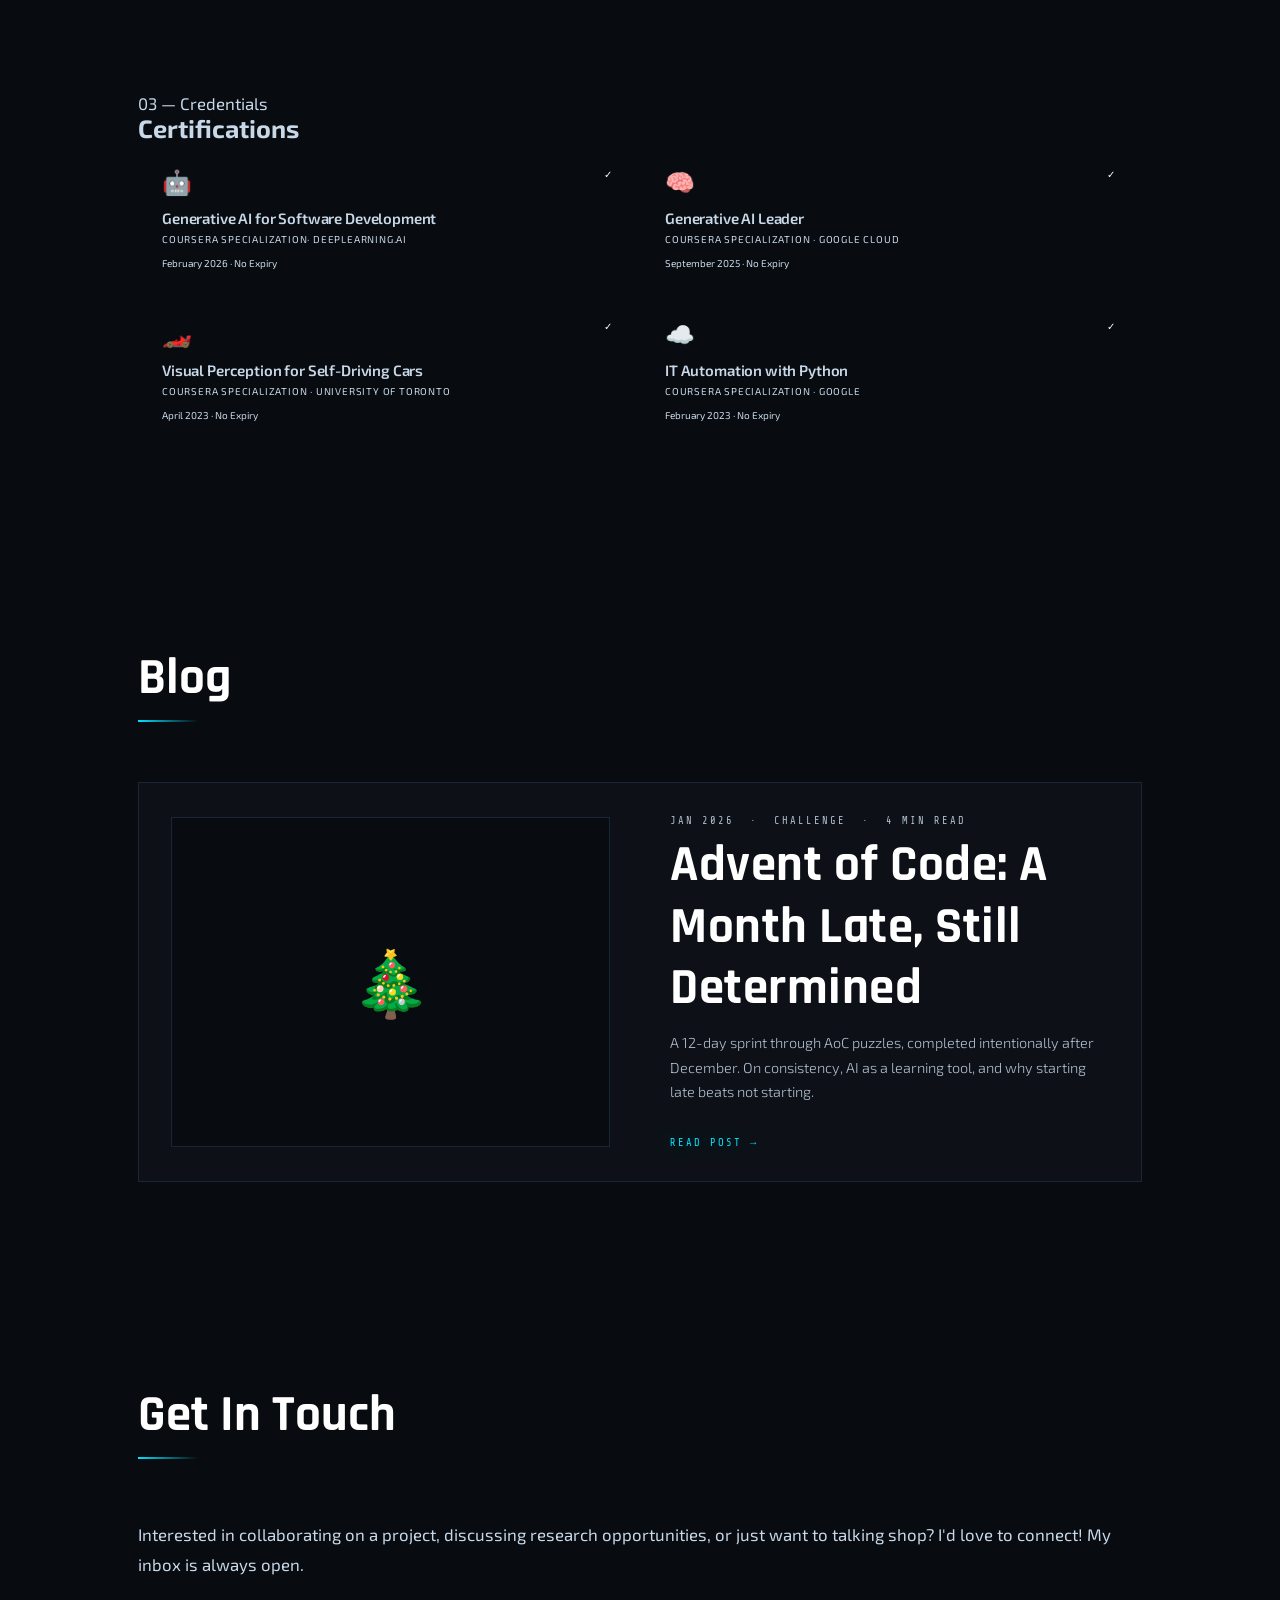
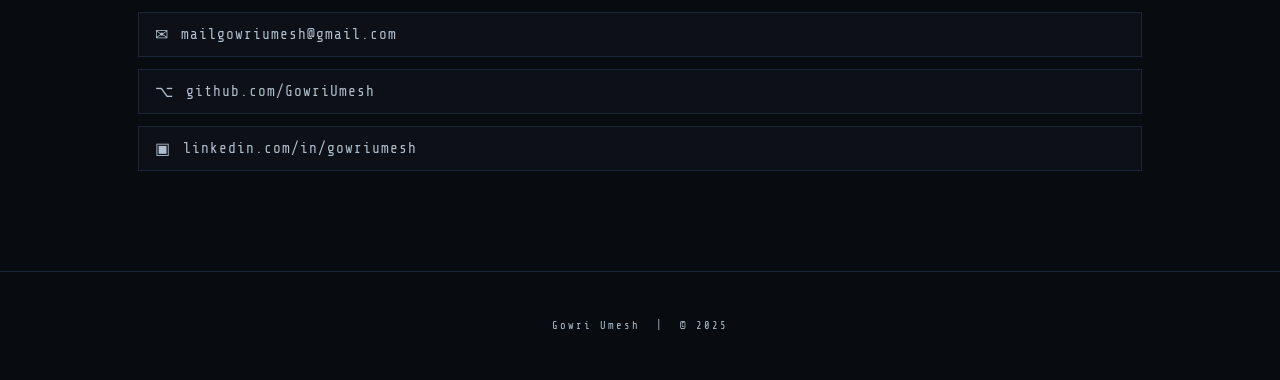
==== commit 57bbcc6e: "Add a project" ====
--- a/index.html
+++ b/index.html
@@ -177,7 +177,29 @@
           <span class="tag">Teleoperation</span>
         </div>
       </div>
-    <!-- 
+
+      <div class="project-card project-card--wide reveal" data-link="https://github.com/GowriUmesh/h1-locomotion-isaac-sim">
+        <div class="project-body">
+          <div class="project-num">PROJECT_002</div>
+          <div class="project-icon">🤖</div>
+          <div class="project-title">H1 Humanoid Locomotion in Isaac Sim</div>
+          <p class="project-desc">
+          Trained an RL locomotion policy in Isaac Lab and deployed it on the Unitree H1 in NVIDIA Isaac Sim, reconstructing the observation space and PD control pipeline within a custom obstacle course.
+          </p>
+          <div class="project-tags">
+          <span class="tag">Isaac Sim</span>
+          <span class="tag">Isaac Lab</span>
+          <span class="tag">RL</span>
+          <span class="tag">PyTorch</span>
+          <span class="tag">Python</span>
+          </div>
+        </div>
+        <div class="project-preview">
+          <img src="docs/h1-demo.gif" alt="H1 locomotion demo" loading="lazy">
+        </div>
+      </div>
+
+    <!--
       <div class="project-card reveal">
         <div class="project-num">PROJECT_002</div>
         <div class="project-icon">🚗</div>
@@ -534,7 +556,7 @@
       <div class="c-date">April 2023 · No Expiry</div>
     </div>
 
-    <div class="cert-card reveal" data-link="https://coursera.org/share/62bedeae8085de4360b85afb769bc036">
+    <div class="cert-card reveal" data-link="https://coursera.org/share/da95c0972ed127709c50e81b378332cb">
       <div class="cert-dot">✓</div>
       <div class="c-ico">☁️</div>
       <div class="c-name">IT Automation with Python</div>
--- a/style.css
+++ b/style.css
@@ -483,6 +483,51 @@
   margin-bottom: var(--space-md);
 }
 
+.project-card--wide {
+  grid-column: span 2;
+  display: flex;
+  flex-direction: row;
+  gap: var(--space-lg);
+  align-items: stretch;
+}
+
+.project-card--wide .project-body {
+  flex: 1;
+  display: flex;
+  flex-direction: column;
+}
+
+.project-card--wide .project-desc {
+  flex: 1;
+}
+
+.project-preview {
+  flex: 0 0 40%;
+  border: var(--border-width) solid var(--color-border);
+  overflow: hidden;
+  background: #000;
+  align-self: stretch;
+}
+
+.project-preview img {
+  width: 100%;
+  height: 100%;
+  object-fit: cover;
+  display: block;
+  opacity: 0.85;
+  transition: opacity var(--transition-normal);
+}
+
+.project-card:hover .project-preview img { opacity: 1; }
+
+@media (max-width: 700px) {
+  .project-card--wide {
+    grid-column: span 1;
+    flex-direction: column;
+  }
+  .project-preview { flex: unset; height: 180px; }
+}
+
 .project-tags { display: flex; flex-wrap: wrap; gap: var(--space-xs); }
 
 .tag {
